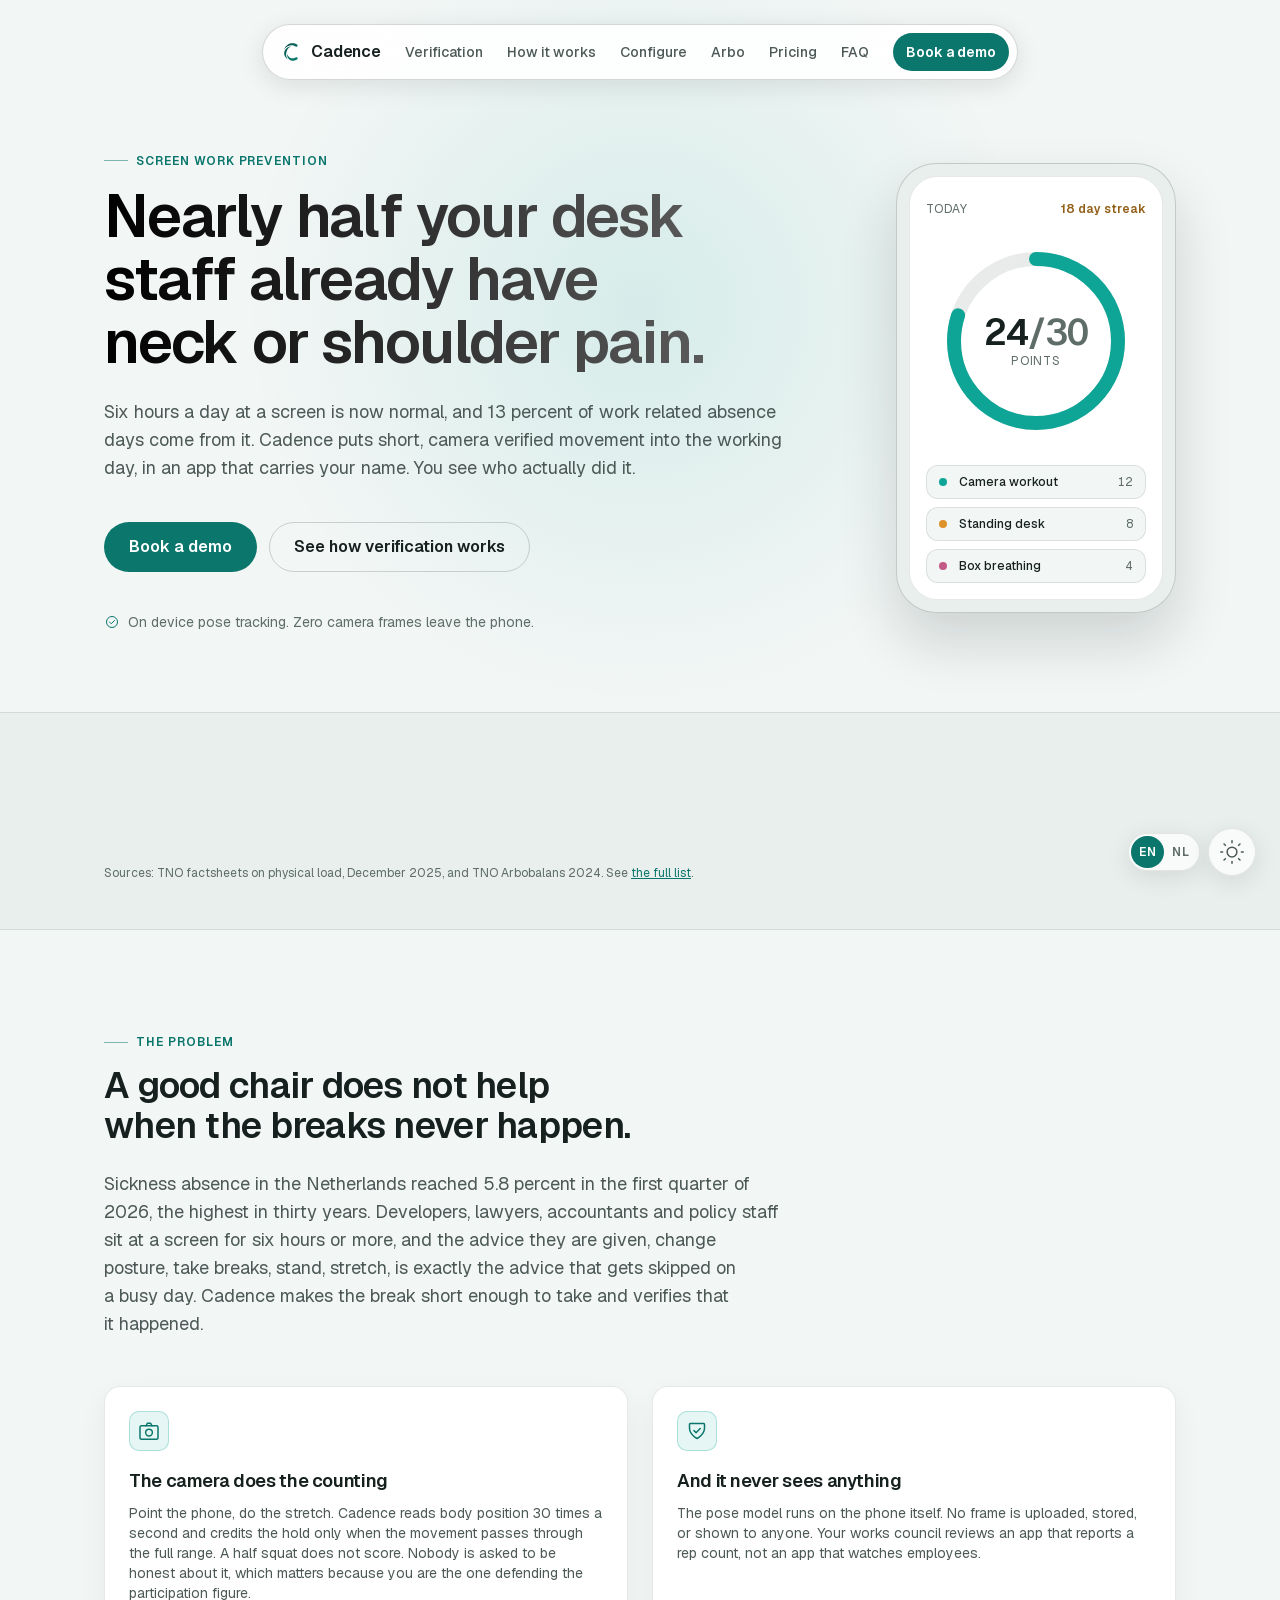
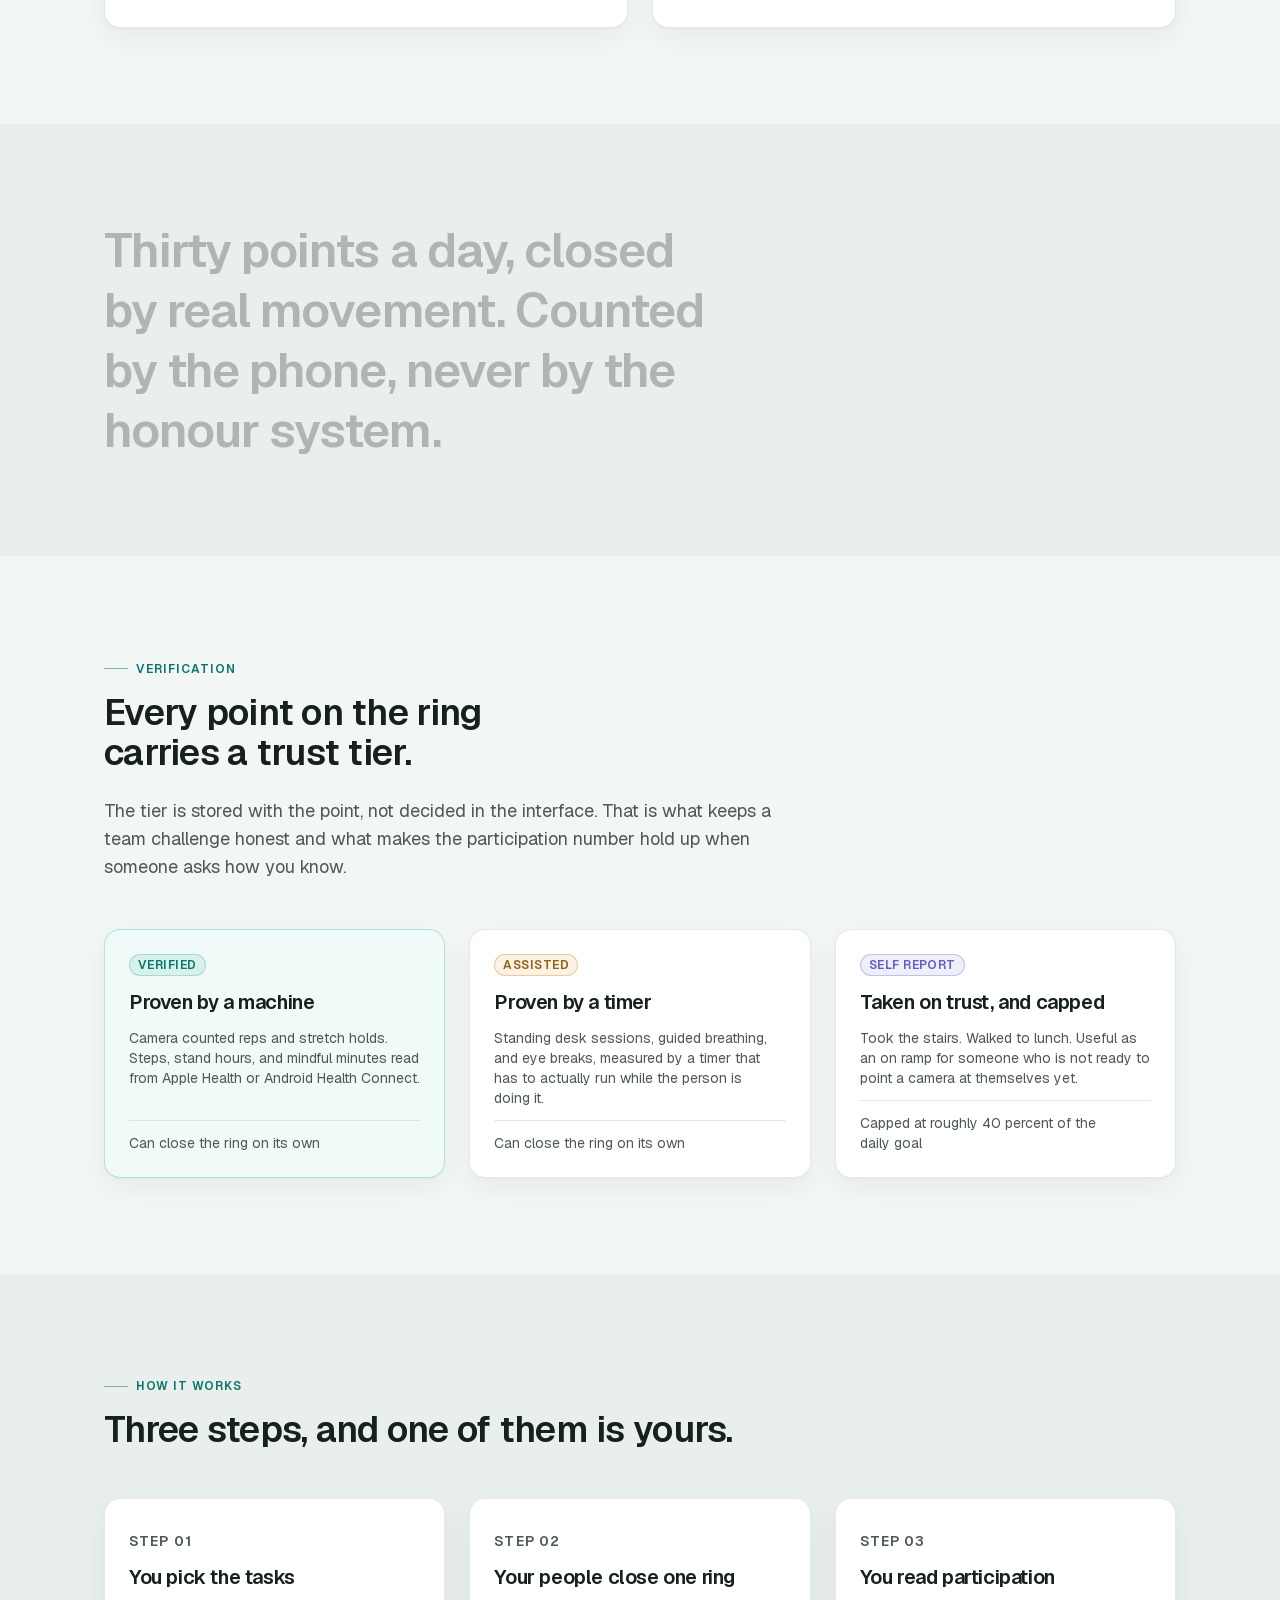
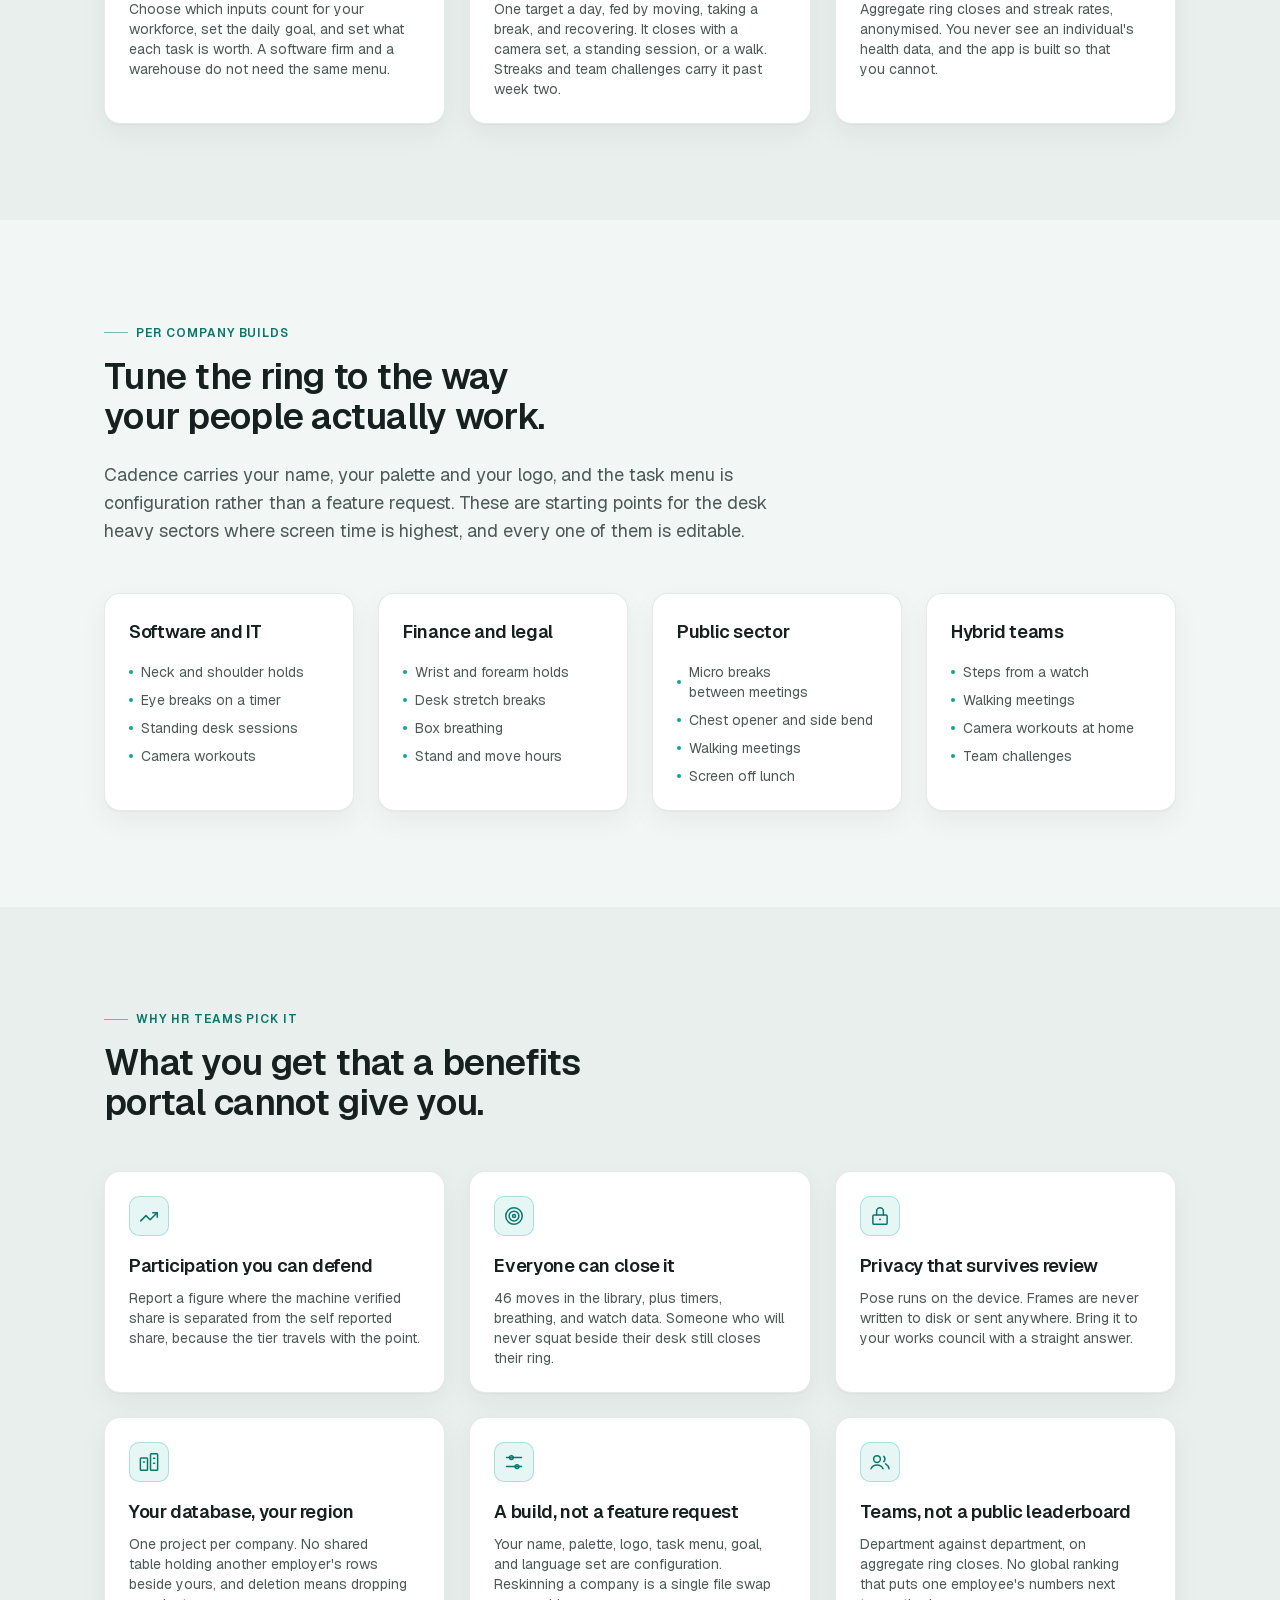
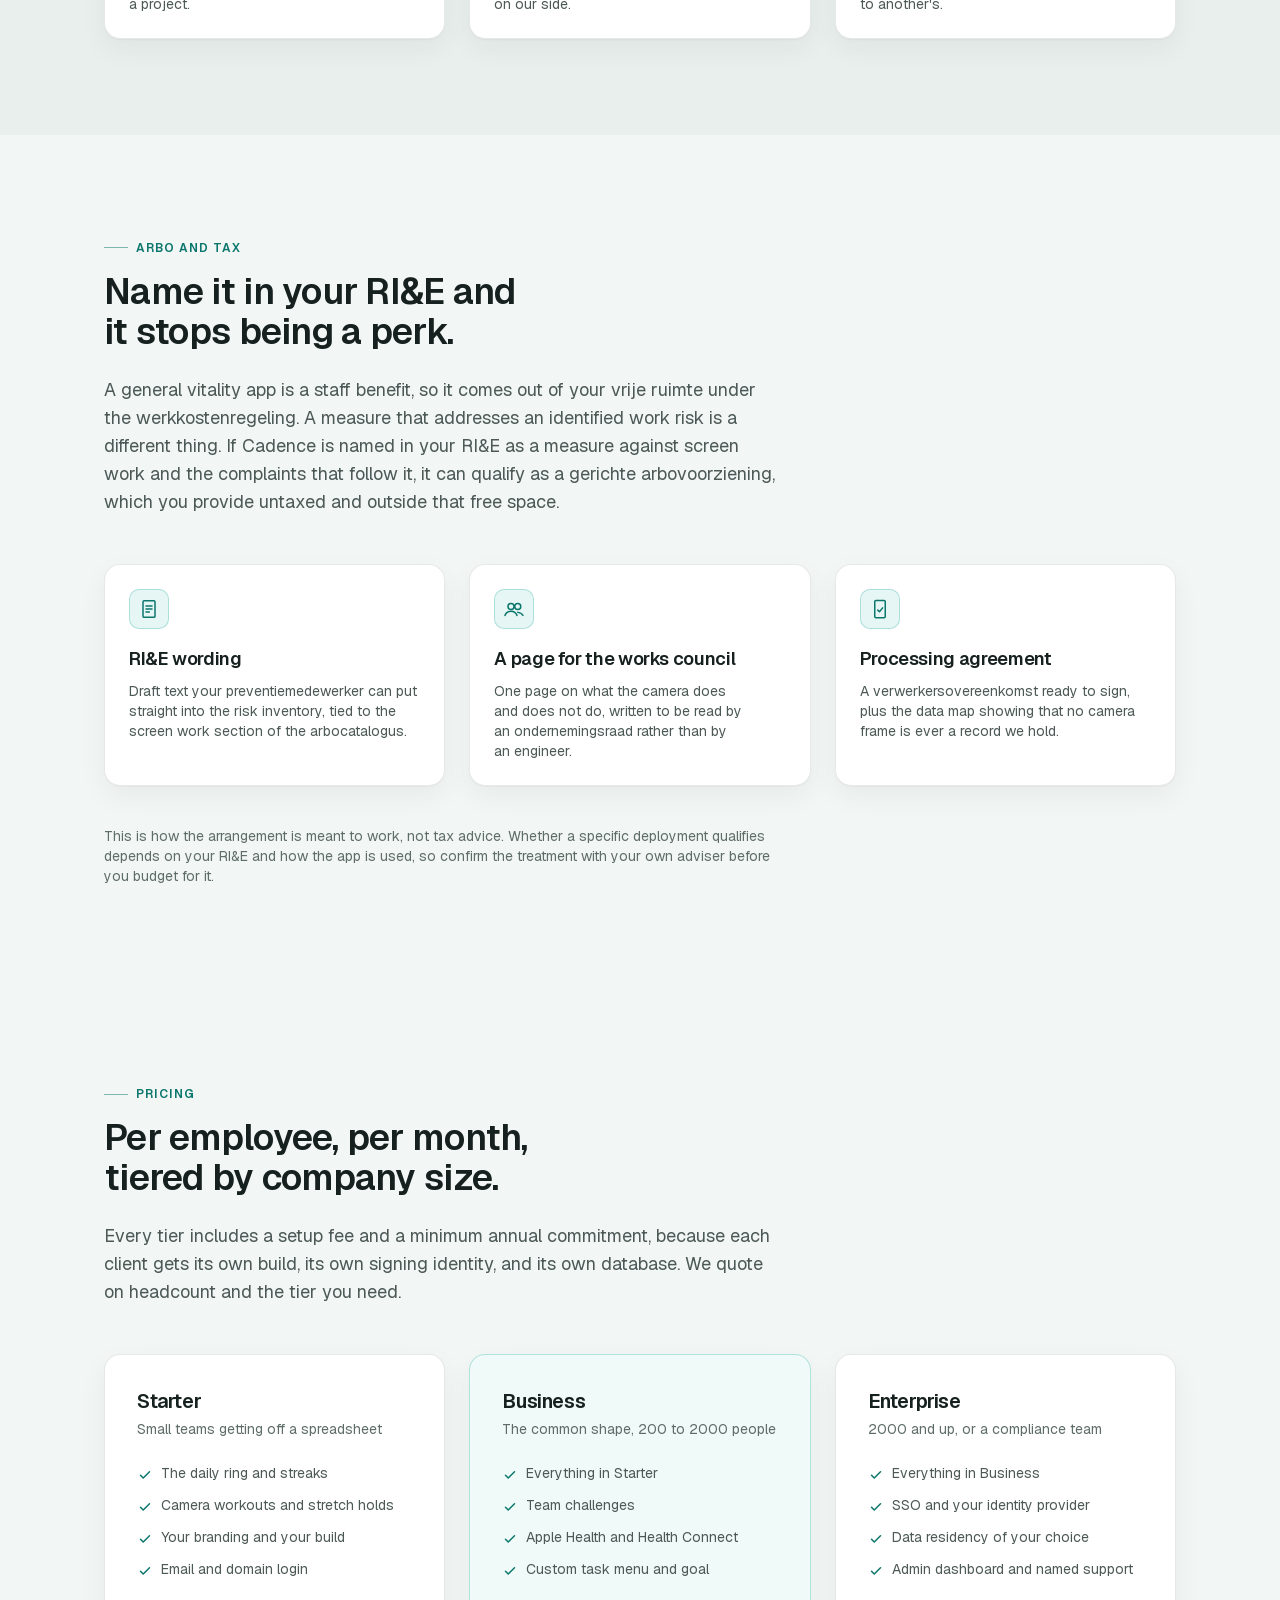
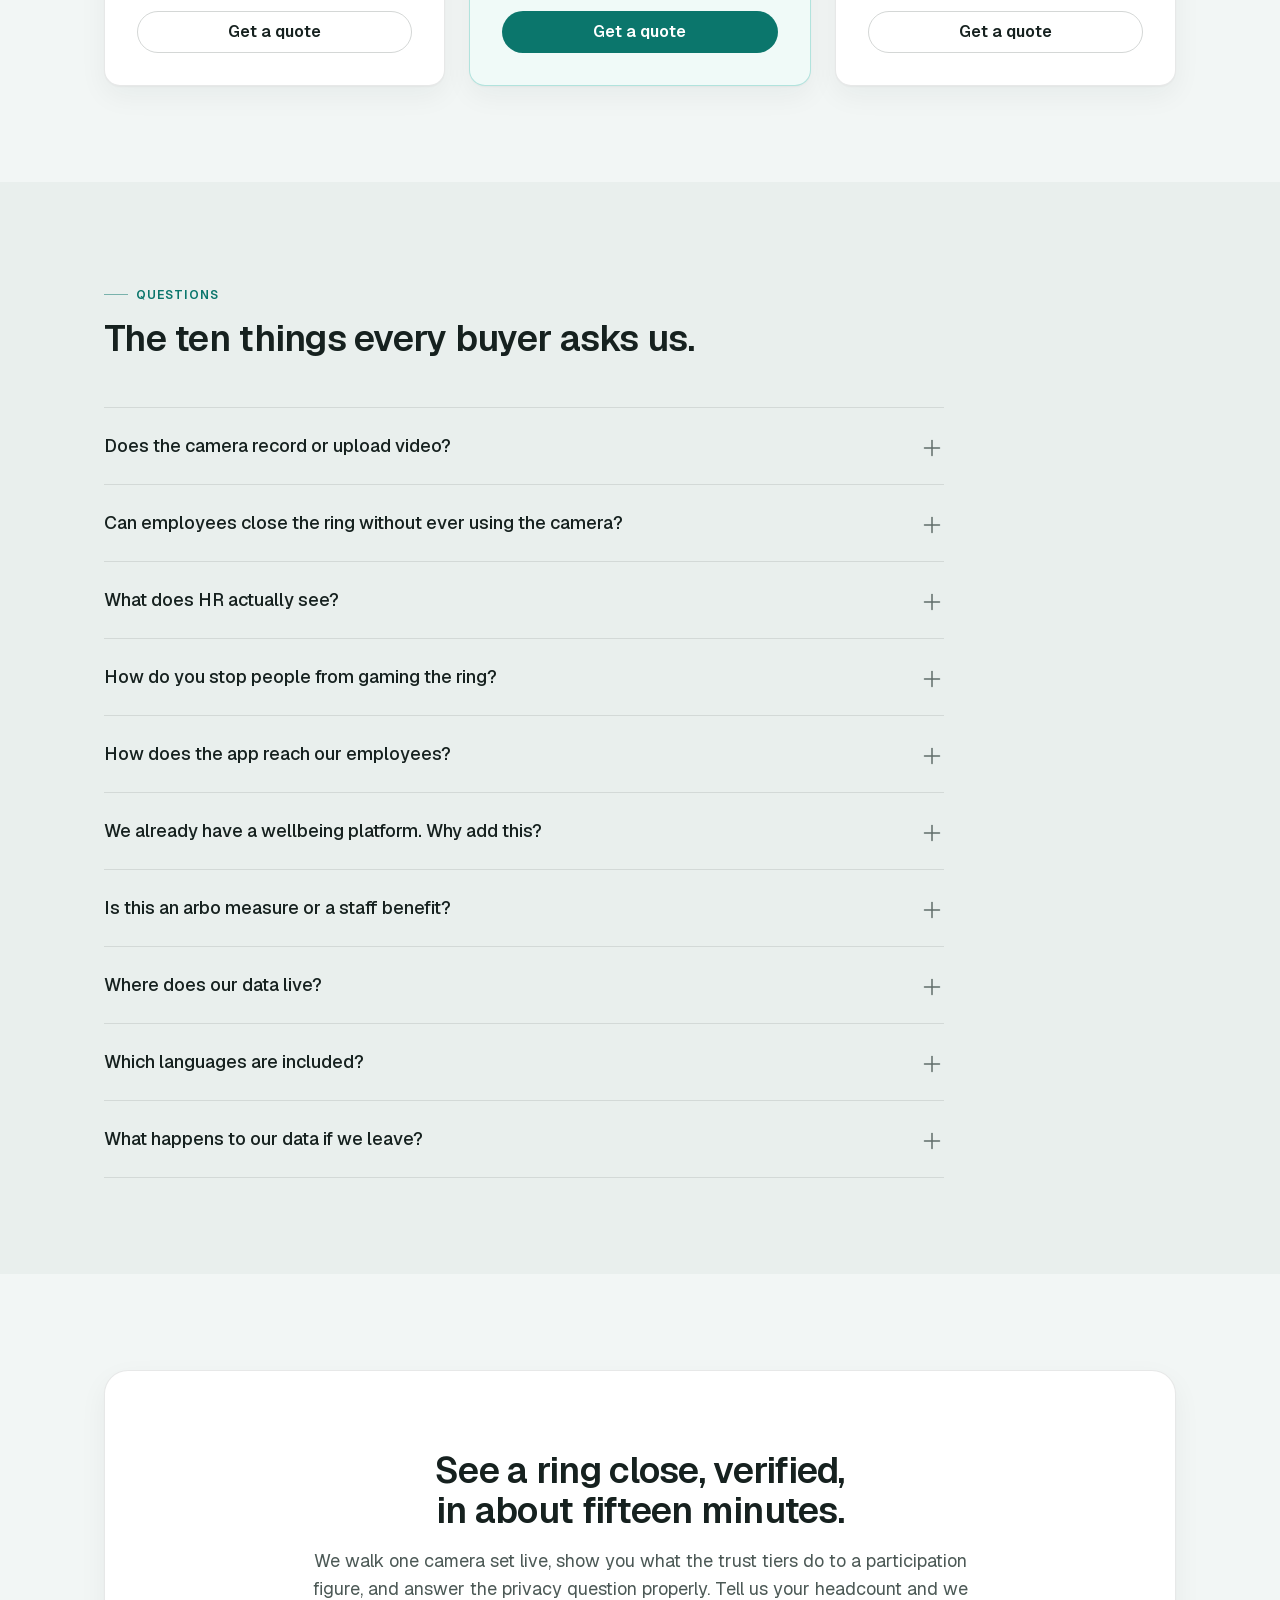
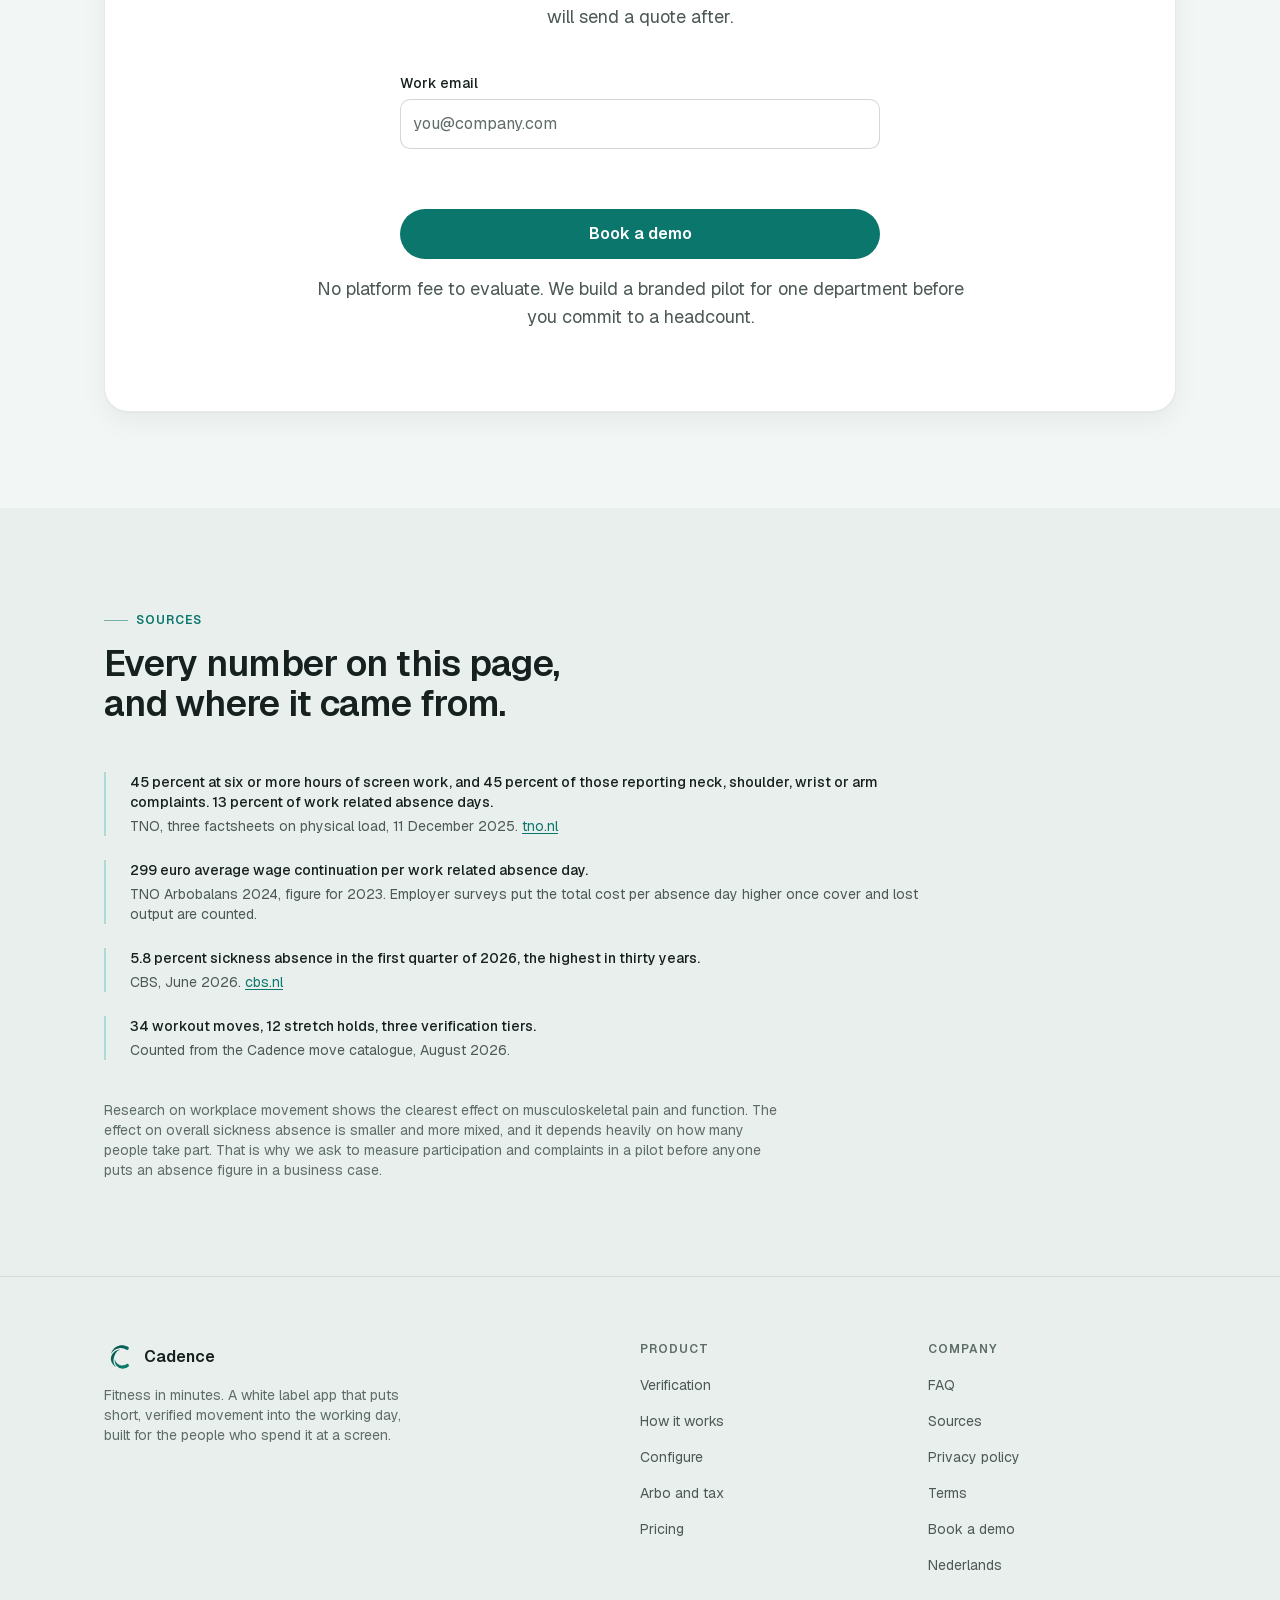
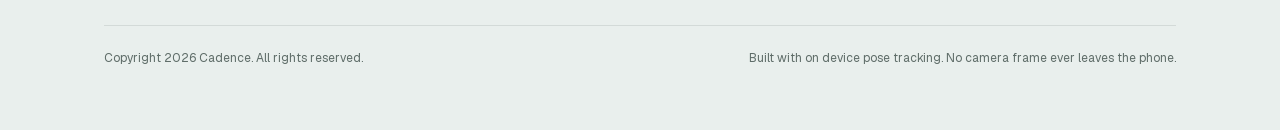
==== en/index.html @ 62dae509 "Make Dutch the root, move English to /en/ The first market is the Netherlands, so the bare URL shoul" ====
<!doctype html>
<html lang="en">
  <head>
    <meta charset="utf-8" />
    <script>
      /* Applies a stored theme choice before first paint, so the toggle never flashes. */
      try {
        var t = localStorage.getItem('cadence-theme')
        if (t === 'light' || t === 'dark') document.documentElement.dataset.theme = t
      } catch (e) {}
    </script>
    <meta name="viewport" content="width=device-width, initial-scale=1" />
    <title>Cadence — prevent the absence that starts at a desk</title>
    <meta
      name="description"
      content="More than four in ten desk workers spend six or more hours a day at a screen, and 13 percent of work related absence days come from it. Cadence puts short, camera verified movement into the working day, in your own branded app."
    />
    <meta name="robots" content="noindex" />
    <link rel="canonical" href="https://jeramai.github.io/cadence-site/en/" />
    <link rel="alternate" hreflang="en" href="https://jeramai.github.io/cadence-site/en/" />
    <link rel="alternate" hreflang="nl" href="https://jeramai.github.io/cadence-site/" />
    <link rel="alternate" hreflang="x-default" href="https://jeramai.github.io/cadence-site/en/" />
    <meta name="theme-color" content="#f2f6f5" media="(prefers-color-scheme: light)" />
    <meta name="theme-color" content="#0e1b19" media="(prefers-color-scheme: dark)" />

    <meta property="og:type" content="website" />
    <meta property="og:site_name" content="Cadence" />
    <meta property="og:title" content="Prevent the absence that starts at a desk" />
    <meta
      property="og:description"
      content="Short, camera verified movement in the working day, in your own branded app. Built for screen work and the neck, shoulder and arm complaints that come with it."
    />
    <meta property="og:url" content="https://jeramai.github.io/cadence-site/en/" />
    <meta property="og:image" content="https://jeramai.github.io/cadence-site/assets/img/og-en.png" />
    <meta property="og:image:width" content="1200" />
    <meta property="og:image:height" content="630" />
    <meta name="twitter:card" content="summary_large_image" />

    <link rel="icon" href="../assets/img/favicon.svg" type="image/svg+xml" />
    <link rel="apple-touch-icon" href="../assets/img/apple-touch-icon.png" />
    <link rel="preload" href="../assets/fonts/geist-latin.woff2" as="font" type="font/woff2" crossorigin />
    <link rel="stylesheet" href="../assets/css/styles.css" />

    <script type="application/ld+json">
      {
        "@context": "https://schema.org",
        "@type": "FAQPage",
        "mainEntity": [
          {
            "@type": "Question",
            "name": "Does the camera record or upload video?",
            "acceptedAnswer": {
              "@type": "Answer",
              "text": "No. Pose estimation runs on the phone. No frame is uploaded, stored, or transmitted, and nobody at Cadence or at your company can see a camera feed. Only the derived result, meaning reps counted and points earned, ever leaves the device."
            }
          },
          {
            "@type": "Question",
            "name": "Can employees close the ring without ever using the camera?",
            "acceptedAnswer": {
              "@type": "Answer",
              "text": "Yes, and that is the design. Standing timers, guided breathing, steps, stand hours, and mindful minutes from Apple Health or Health Connect all feed the same ring. The camera is the highest value path, never the only one. Participation is the number you buy on, so the ring has to be closeable by everyone."
            }
          },
          {
            "@type": "Question",
            "name": "What does HR actually see?",
            "acceptedAnswer": {
              "@type": "Answer",
              "text": "Aggregate participation only. Ring closes, streak rates, and team challenge totals, anonymised. Cadence does not expose individual health data, individual workout logs, or camera derived form data to an employer."
            }
          },
          {
            "@type": "Question",
            "name": "How do you stop people from gaming the ring?",
            "acceptedAnswer": {
              "@type": "Answer",
              "text": "Every input carries a trust tier. Machine verified and timer assisted inputs can close the ring on their own. Honour system check offs are capped at roughly 40 percent of the daily goal, so a participation number can never be made of check boxes alone. The cap is enforced where the points are awarded, not in the interface."
            }
          },
          {
            "@type": "Question",
            "name": "How does the app reach our employees?",
            "acceptedAnswer": {
              "@type": "Answer",
              "text": "They install Cadence and sign in with your company domain, and from the first screen it carries your name, your logo and your colours. That branding is standard and it is what your people see every day. A separate store listing under your own company name is a paid upgrade rather than the default, because shipping near identical apps to the public App Store runs into Apple's rules on duplicate apps. Where a private listing is genuinely needed we use Apple Business Manager and the managed equivalent on Play, which needs an account on your side."
            }
          },
          {
            "@type": "Question",
            "name": "We already have a wellbeing platform. Why add this?",
            "acceptedAnswer": {
              "@type": "Answer",
              "text": "Most of them solve a different problem. Mental health services, gym networks and benefits portals all sit next to Cadence rather than on top of it, and none of them address the neck and shoulder complaints that come from screen work. If you already run one, the honest test is whether anything in your current stack gets someone out of their chair during the working day and can show you that it happened. Adding a fourth app nobody opens helps nobody, which is why the whole design is short sessions, your branding, and verification."
            }
          },
          {
            "@type": "Question",
            "name": "Is this an arbo measure or a staff benefit?",
            "acceptedAnswer": {
              "@type": "Answer",
              "text": "It is built to be an arbo measure. Named in your RI&E as a measure against screen work and the complaints that follow it, it can qualify as a gerichte arbovoorziening under the werkkostenregeling, which means you provide it untaxed rather than out of your vrije ruimte. We supply the RI&E wording, the works council page and the processing agreement. Confirm the tax treatment with your own adviser, because it depends on your risk inventory and on how the app is used."
            }
          },
          {
            "@type": "Question",
            "name": "Where does our data live?",
            "acceptedAnswer": {
              "@type": "Answer",
              "text": "In your own database, in a region you pick. Cadence runs one project per company rather than a shared multi tenant database, so there is no shared table holding another employer's rows next to yours."
            }
          },
          {
            "@type": "Question",
            "name": "Which languages are included?",
            "acceptedAnswer": {
              "@type": "Answer",
              "text": "The base package ships English. Every additional language is a paid add on, enabled per company. A company that buys one language never sees a language switcher in the app."
            }
          },
          {
            "@type": "Question",
            "name": "What happens to our data if we leave?",
            "acceptedAnswer": {
              "@type": "Answer",
              "text": "You get a full export and we delete the project. Because the database is yours alone, deletion is dropping one project rather than filtering rows out of a shared table."
            }
          }
        ]
      }
    </script>
  </head>

  <body>
    <a class="skip" href="#main">Skip to content</a>

    <nav class="nav" id="nav" aria-label="Primary">
      <div class="nav__pill">
        <a class="nav__brand" href="#top" aria-label="Cadence home">
          <img class="brandmark--light" src="../assets/img/logo-ink.svg" alt="" width="24" height="24" />
          <img class="brandmark--dark" src="../assets/img/logo.svg" alt="" width="24" height="24" />
          <span>Cadence</span>
        </a>

        <ul class="nav__links">
          <li><a href="#verification">Verification</a></li>
          <li><a href="#how">How it works</a></li>
          <li><a href="#configure">Configure</a></li>
          <li><a href="#arbo">Arbo</a></li>
          <li><a href="#pricing">Pricing</a></li>
          <li><a href="#faq">FAQ</a></li>
        </ul>

        <a class="btn btn--primary btn--sm" href="#demo">Book a demo</a>

        <button
          class="nav__burger"
          id="burger"
          type="button"
          aria-expanded="false"
          aria-controls="menu"
          aria-label="Open menu"
        >
          <span></span>
          <span></span>
        </button>
      </div>
    </nav>

    <div class="utils">
      <div class="lang" role="group" aria-label="Language">
        <a href="./" hreflang="en" lang="en" aria-current="true">EN</a>
        <a href="../" hreflang="nl" lang="nl">NL</a>
      </div>

      <button class="theme-fab" id="theme-toggle" type="button" aria-label="Switch to dark theme">
      <svg class="icon-sun" viewBox="0 0 256 256" fill="none" stroke="currentColor" stroke-width="16" stroke-linecap="round" aria-hidden="true">
        <circle cx="128" cy="128" r="52" />
        <line x1="128" y1="28" x2="128" y2="8" />
        <line x1="128" y1="248" x2="128" y2="228" />
        <line x1="28" y1="128" x2="8" y2="128" />
        <line x1="248" y1="128" x2="228" y2="128" />
        <line x1="57" y1="57" x2="43" y2="43" />
        <line x1="213" y1="213" x2="199" y2="199" />
        <line x1="57" y1="199" x2="43" y2="213" />
        <line x1="213" y1="43" x2="199" y2="57" />
      </svg>
      <svg class="icon-moon" viewBox="0 0 256 256" fill="none" stroke="currentColor" stroke-width="16" stroke-linejoin="round" aria-hidden="true">
        <path d="M216 152A96 96 0 0 1 104 40a96 96 0 1 0 112 112Z" />
      </svg>
      </button>
    </div>

    <div class="menu" id="menu" data-open="false" hidden>
      <a href="#verification">Verification</a>
      <a href="#how">How it works</a>
      <a href="#configure">Configure</a>
      <a href="#arbo">Arbo and tax</a>
      <a href="#pricing">Pricing</a>
      <a href="#faq">FAQ</a>
    </div>

    <main id="main">
      <span id="top"></span>

      <!-- ── Hero ─────────────────────────────────────────────────────────── -->
      <section class="hero">
        <div class="wrap hero__grid">
          <div>
            <p class="eyebrow">Screen work prevention</p>
            <h1>Nearly half your desk staff already have neck or shoulder pain.</h1>
            <p class="hero__sub">
              Six hours a day at a screen is now normal, and 13 percent of work related
              absence days come from it. Cadence puts short, camera verified movement into the
              working day, in an app that carries your name. You see who actually did it.
            </p>

            <div class="hero__cta">
              <a class="btn btn--primary btn--wide" href="#demo">Book a demo</a>
              <a class="btn btn--ghost btn--wide" href="#verification">See how verification works</a>
            </div>

            <p class="hero__proof">
              <svg viewBox="0 0 256 256" fill="none" stroke="currentColor" stroke-width="16" aria-hidden="true">
                <circle cx="128" cy="128" r="88" />
                <polyline points="88,128 116,156 168,104" stroke-linecap="round" stroke-linejoin="round" />
              </svg>
              On device pose tracking. Zero camera frames leave the phone.
            </p>
          </div>

          <div class="phone" data-anim>
            <div class="phone__screen">
              <div class="phone__head">
                <span class="phone__date">Today</span>
                <span class="phone__streak">18 day streak</span>
              </div>

              <div class="ring-wrap">
                <svg class="ring" viewBox="0 0 200 200" role="img" aria-label="Daily ring at 24 of 30 points">
                  <circle class="ring__track" cx="100" cy="100" r="82" />
                  <circle
                    class="ring__arc"
                    cx="100"
                    cy="100"
                    r="82"
                    style="--len: 515; --off: 103"
                  />
                </svg>
                <div class="ring__center">
                  <div class="ring__value">24<span class="ring__goal">/30</span></div>
                  <div class="ring__unit">Points</div>
                </div>
              </div>

              <div class="phone__tasks">
                <div class="task">
                  <span class="task__dot task__dot--move"></span>
                  <span class="task__name">Camera workout</span>
                  <span class="task__pts">12</span>
                </div>
                <div class="task">
                  <span class="task__dot task__dot--break"></span>
                  <span class="task__name">Standing desk</span>
                  <span class="task__pts">8</span>
                </div>
                <div class="task">
                  <span class="task__dot task__dot--recover"></span>
                  <span class="task__name">Box breathing</span>
                  <span class="task__pts">4</span>
                </div>
              </div>
            </div>
          </div>
        </div>
      </section>

      <!-- ── Stat strip ───────────────────────────────────────────────────── -->
      <section class="stats" aria-label="The scale of the problem">
        <div class="wrap">
          <div class="stats__grid">
            <div data-anim>
              <div class="stat__num">45%</div>
              <p class="stat__label">of workers spend six or more hours a day at a screen</p>
            </div>
            <div data-anim>
              <div class="stat__num">45%</div>
              <p class="stat__label">of those report neck, shoulder, wrist or arm complaints</p>
            </div>
            <div data-anim>
              <div class="stat__num">13%</div>
              <p class="stat__label">of work related absence days come from long screen work</p>
            </div>
            <div data-anim>
              <div class="stat__num">299</div>
              <p class="stat__label">euro, the average wage cost of one work related absence day</p>
            </div>
          </div>
          <p class="stats__source" data-anim>
            Sources: TNO factsheets on physical load, December 2025, and TNO Arbobalans 2024.
            See <a href="#sources">the full list</a>.
          </p>
        </div>
      </section>

      <!-- ── Problem to solution ──────────────────────────────────────────── -->
      <section class="section">
        <div class="wrap">
          <p class="eyebrow" data-anim>The problem</p>
          <h2 class="section-title" data-anim>
            A good chair does not help when the breaks never happen.
          </h2>
          <p class="section-lede" data-anim>
            Sickness absence in the Netherlands reached 5.8 percent in the first quarter of
            2026, the highest in thirty years. Developers, lawyers, accountants and policy
            staff sit at a screen for six hours or more, and the advice they are given, change
            posture, take breaks, stand, stretch, is exactly the advice that gets skipped on a
            busy day. Cadence makes the break short enough to take and verifies that it
            happened.
          </p>

          <div class="grid grid--2">
            <div class="card" data-anim>
              <div class="card__icon">
                <svg viewBox="0 0 256 256" fill="none" stroke="currentColor" stroke-width="16" aria-hidden="true">
                  <rect x="32" y="72" width="192" height="144" rx="16" />
                  <circle cx="128" cy="144" r="36" />
                  <path d="M96 72l16 -28h32l16 28" stroke-linecap="round" stroke-linejoin="round" />
                </svg>
              </div>
              <h3>The camera does the counting</h3>
              <p>
                Point the phone, do the stretch. Cadence reads body position 30 times a second
                and credits the hold only when the movement passes through the full range. A
                half squat does not score. Nobody is asked to be honest about it, which matters
                because you are the one defending the participation figure.
              </p>
            </div>

            <div class="card" data-anim>
              <div class="card__icon">
                <svg viewBox="0 0 256 256" fill="none" stroke="currentColor" stroke-width="16" aria-hidden="true">
                  <path d="M208 96c0 72 -80 112 -80 112S48 168 48 96V56a8 8 0 0 1 8 -8h144a8 8 0 0 1 8 8Z" stroke-linejoin="round" />
                  <polyline points="96,124 118,146 162,102" stroke-linecap="round" stroke-linejoin="round" />
                </svg>
              </div>
              <h3>And it never sees anything</h3>
              <p>
                The pose model runs on the phone itself. No frame is uploaded, stored, or shown
                to anyone. Your works council reviews an app that reports a rep count, not an
                app that watches employees.
              </p>
            </div>
          </div>
        </div>
      </section>

      <!-- ── Tagline reveal ───────────────────────────────────────────────── -->
      <section class="reveal-section section--deep">
        <div class="wrap">
          <p class="reveal" data-reveal>
            Thirty points a day, closed by real movement.
            Counted by the phone, never by the honour system.
          </p>
        </div>
      </section>

      <!-- ── Verification tiers ───────────────────────────────────────────── -->
      <section class="section" id="verification">
        <div class="wrap">
          <p class="eyebrow" data-anim>Verification</p>
          <h2 class="section-title" data-anim>Every point on the ring carries a trust tier.</h2>
          <p class="section-lede" data-anim>
            The tier is stored with the point, not decided in the interface. That is what keeps
            a team challenge honest and what makes the participation number hold up when someone
            asks how you know.
          </p>

          <div class="tiers">
            <div class="tier tier--verified" data-anim>
              <span class="badge badge--verified">Verified</span>
              <h3>Proven by a machine</h3>
              <p>
                Camera counted reps and stretch holds. Steps, stand hours, and mindful minutes
                read from Apple Health or Android Health Connect.
              </p>
              <p class="tier__cap">Can close the ring on its own</p>
            </div>

            <div class="tier" data-anim>
              <span class="badge badge--assisted">Assisted</span>
              <h3>Proven by a timer</h3>
              <p>
                Standing desk sessions, guided breathing, and eye breaks, measured by a timer
                that has to actually run while the person is doing it.
              </p>
              <p class="tier__cap">Can close the ring on its own</p>
            </div>

            <div class="tier" data-anim>
              <span class="badge badge--self">Self report</span>
              <h3>Taken on trust, and capped</h3>
              <p>
                Took the stairs. Walked to lunch. Useful as an on ramp for someone who is not
                ready to point a camera at themselves yet.
              </p>
              <p class="tier__cap">Capped at roughly 40 percent of the daily goal</p>
            </div>
          </div>
        </div>
      </section>

      <!-- ── How it works ─────────────────────────────────────────────────── -->
      <section class="section section--deep" id="how">
        <div class="wrap">
          <p class="eyebrow" data-anim>How it works</p>
          <h2 class="section-title" data-anim>Three steps, and one of them is yours.</h2>

          <div class="grid grid--3">
            <div class="step" data-anim>
              <p class="step__n">Step 01</p>
              <h3>You pick the tasks</h3>
              <p>
                Choose which inputs count for your workforce, set the daily goal, and set what
                each task is worth. A software firm and a warehouse do not need the same menu.
              </p>
            </div>

            <div class="step" data-anim>
              <p class="step__n">Step 02</p>
              <h3>Your people close one ring</h3>
              <p>
                One target a day, fed by moving, taking a break, and recovering. It closes with
                a camera set, a standing session, or a walk. Streaks and team challenges carry
                it past week two.
              </p>
            </div>

            <div class="step" data-anim>
              <p class="step__n">Step 03</p>
              <h3>You read participation</h3>
              <p>
                Aggregate ring closes and streak rates, anonymised. You never see an individual's
                health data, and the app is built so that you cannot.
              </p>
            </div>
          </div>
        </div>
      </section>

      <!-- ── Configure ────────────────────────────────────────────────────── -->
      <section class="section" id="configure">
        <div class="wrap">
          <p class="eyebrow" data-anim>Per company builds</p>
          <h2 class="section-title" data-anim>Tune the ring to the way your people actually work.</h2>
          <p class="section-lede" data-anim>
            Cadence carries your name, your palette and your logo, and the task menu is
            configuration rather than a feature request. These are starting points for the
            desk heavy sectors where screen time is highest, and every one of them is editable.
          </p>

          <div class="grid grid--4">
            <div class="preset" data-anim>
              <h3>Software and IT</h3>
              <ul class="preset__list">
                <li>Neck and shoulder holds</li>
                <li>Eye breaks on a timer</li>
                <li>Standing desk sessions</li>
                <li>Camera workouts</li>
              </ul>
            </div>

            <div class="preset" data-anim>
              <h3>Finance and legal</h3>
              <ul class="preset__list">
                <li>Wrist and forearm holds</li>
                <li>Desk stretch breaks</li>
                <li>Box breathing</li>
                <li>Stand and move hours</li>
              </ul>
            </div>

            <div class="preset" data-anim>
              <h3>Public sector</h3>
              <ul class="preset__list">
                <li>Micro breaks between meetings</li>
                <li>Chest opener and side bend</li>
                <li>Walking meetings</li>
                <li>Screen off lunch</li>
              </ul>
            </div>

            <div class="preset" data-anim>
              <h3>Hybrid teams</h3>
              <ul class="preset__list">
                <li>Steps from a watch</li>
                <li>Walking meetings</li>
                <li>Camera workouts at home</li>
                <li>Team challenges</li>
              </ul>
            </div>
          </div>
        </div>
      </section>

      <!-- ── Benefits ─────────────────────────────────────────────────────── -->
      <section class="section section--deep">
        <div class="wrap">
          <p class="eyebrow" data-anim>Why HR teams pick it</p>
          <h2 class="section-title" data-anim>What you get that a benefits portal cannot give you.</h2>

          <div class="grid grid--3">
            <div class="card" data-anim>
              <div class="card__icon">
                <svg viewBox="0 0 256 256" fill="none" stroke="currentColor" stroke-width="16" aria-hidden="true">
                  <polyline points="40,180 96,124 140,168 216,92" stroke-linecap="round" stroke-linejoin="round" />
                  <polyline points="216,140 216,92 168,92" stroke-linecap="round" stroke-linejoin="round" />
                </svg>
              </div>
              <h3>Participation you can defend</h3>
              <p>
                Report a figure where the machine verified share is separated from the self
                reported share, because the tier travels with the point.
              </p>
            </div>

            <div class="card" data-anim>
              <div class="card__icon">
                <svg viewBox="0 0 256 256" fill="none" stroke="currentColor" stroke-width="16" aria-hidden="true">
                  <circle cx="128" cy="128" r="88" />
                  <circle cx="128" cy="128" r="52" />
                  <circle cx="128" cy="128" r="16" />
                </svg>
              </div>
              <h3>Everyone can close it</h3>
              <p>
                46 moves in the library, plus timers, breathing, and watch data. Someone who will
                never squat beside their desk still closes their ring.
              </p>
            </div>

            <div class="card" data-anim>
              <div class="card__icon">
                <svg viewBox="0 0 256 256" fill="none" stroke="currentColor" stroke-width="16" aria-hidden="true">
                  <rect x="52" y="116" width="152" height="100" rx="12" />
                  <path d="M92 116V76a36 36 0 0 1 72 0v40" stroke-linecap="round" />
                  <circle cx="128" cy="164" r="10" fill="currentColor" stroke="none" />
                </svg>
              </div>
              <h3>Privacy that survives review</h3>
              <p>
                Pose runs on the device. Frames are never written to disk or sent anywhere.
                Bring it to your works council with a straight answer.
              </p>
            </div>

            <div class="card" data-anim>
              <div class="card__icon">
                <svg viewBox="0 0 256 256" fill="none" stroke="currentColor" stroke-width="16" aria-hidden="true">
                  <rect x="36" y="84" width="76" height="132" rx="8" />
                  <rect x="144" y="40" width="76" height="176" rx="8" />
                  <line x1="68" y1="128" x2="80" y2="128" stroke-linecap="round" />
                  <line x1="176" y1="88" x2="188" y2="88" stroke-linecap="round" />
                  <line x1="176" y1="140" x2="188" y2="140" stroke-linecap="round" />
                </svg>
              </div>
              <h3>Your database, your region</h3>
              <p>
                One project per company. No shared table holding another employer's rows beside
                yours, and deletion means dropping a project.
              </p>
            </div>

            <div class="card" data-anim>
              <div class="card__icon">
                <svg viewBox="0 0 256 256" fill="none" stroke="currentColor" stroke-width="16" aria-hidden="true">
                  <line x1="48" y1="80" x2="208" y2="80" stroke-linecap="round" />
                  <line x1="48" y1="176" x2="208" y2="176" stroke-linecap="round" />
                  <circle cx="100" cy="80" r="20" />
                  <circle cx="160" cy="176" r="20" />
                </svg>
              </div>
              <h3>A build, not a feature request</h3>
              <p>
                Your name, palette, logo, task menu, goal, and language set are configuration.
                Reskinning a company is a single file swap on our side.
              </p>
            </div>

            <div class="card" data-anim>
              <div class="card__icon">
                <svg viewBox="0 0 256 256" fill="none" stroke="currentColor" stroke-width="16" aria-hidden="true">
                  <circle cx="96" cy="96" r="36" />
                  <path d="M32 200a72 72 0 0 1 128 0" stroke-linecap="round" />
                  <path d="M168 68a36 36 0 0 1 0 56" stroke-linecap="round" />
                  <path d="M188 148a72 72 0 0 1 36 52" stroke-linecap="round" />
                </svg>
              </div>
              <h3>Teams, not a public leaderboard</h3>
              <p>
                Department against department, on aggregate ring closes. No global ranking that
                puts one employee's numbers next to another's.
              </p>
            </div>
          </div>
        </div>
      </section>

      <!-- ── Arbo and tax ─────────────────────────────────────────────────── -->
      <section class="section" id="arbo">
        <div class="wrap">
          <p class="eyebrow" data-anim>Arbo and tax</p>
          <h2 class="section-title" data-anim>
            Name it in your RI&amp;E and it stops being a perk.
          </h2>
          <p class="section-lede" data-anim>
            A general vitality app is a staff benefit, so it comes out of your vrije ruimte
            under the werkkostenregeling. A measure that addresses an identified work risk is a
            different thing. If Cadence is named in your RI&amp;E as a measure against screen
            work and the complaints that follow it, it can qualify as a gerichte
            arbovoorziening, which you provide untaxed and outside that free space.
          </p>

          <div class="grid grid--3">
            <div class="card" data-anim>
              <div class="card__icon">
                <svg viewBox="0 0 256 256" fill="none" stroke="currentColor" stroke-width="16" aria-hidden="true">
                  <path d="M180 40H76a12 12 0 0 0 -12 12v152a12 12 0 0 0 12 12h104a12 12 0 0 0 12 -12V52a12 12 0 0 0 -12 -12Z" stroke-linejoin="round" />
                  <line x1="96" y1="96" x2="160" y2="96" stroke-linecap="round" />
                  <line x1="96" y1="128" x2="160" y2="128" stroke-linecap="round" />
                  <line x1="96" y1="160" x2="132" y2="160" stroke-linecap="round" />
                </svg>
              </div>
              <h3>RI&amp;E wording</h3>
              <p>
                Draft text your preventiemedewerker can put straight into the risk inventory,
                tied to the screen work section of the arbocatalogus.
              </p>
            </div>

            <div class="card" data-anim>
              <div class="card__icon">
                <svg viewBox="0 0 256 256" fill="none" stroke="currentColor" stroke-width="16" aria-hidden="true">
                  <circle cx="96" cy="100" r="32" />
                  <circle cx="168" cy="100" r="32" />
                  <path d="M32 196a68 68 0 0 1 128 0" stroke-linecap="round" />
                  <path d="M168 164a68 68 0 0 1 56 32" stroke-linecap="round" />
                </svg>
              </div>
              <h3>A page for the works council</h3>
              <p>
                One page on what the camera does and does not do, written to be read by an
                ondernemingsraad rather than by an engineer.
              </p>
            </div>

            <div class="card" data-anim>
              <div class="card__icon">
                <svg viewBox="0 0 256 256" fill="none" stroke="currentColor" stroke-width="16" aria-hidden="true">
                  <path d="M172 36H84a12 12 0 0 0 -12 12v160a12 12 0 0 0 12 12h88a12 12 0 0 0 12 -12V48a12 12 0 0 0 -12 -12Z" stroke-linejoin="round" />
                  <polyline points="104,140 122,158 156,116" stroke-linecap="round" stroke-linejoin="round" />
                </svg>
              </div>
              <h3>Processing agreement</h3>
              <p>
                A verwerkersovereenkomst ready to sign, plus the data map showing that no camera
                frame is ever a record we hold.
              </p>
            </div>
          </div>

          <p class="section-note" data-anim>
            This is how the arrangement is meant to work, not tax advice. Whether a specific
            deployment qualifies depends on your RI&amp;E and how the app is used, so confirm the
            treatment with your own adviser before you budget for it.
          </p>
        </div>
      </section>

      <!-- ── Screenshot strip ──────────────────────────────────────────────
           TO ENABLE: drop three PNGs into site/assets/img/shots/ named
           home.png, camera.png and library.png (1170x2532, or any 9:19.5 crop),
           then delete the two comment markers around this block.
           Kept commented rather than hidden: a `hidden` section still fetches
           its images, which is three 404s on every page load.

      <section class="section" id="screens">
        <div class="wrap">
          <p class="eyebrow" data-anim>Inside the app</p>
          <h2 class="section-title" data-anim>What your team opens every morning.</h2>
          <div class="grid grid--3">
            <img data-anim src="../assets/img/shots/home.png" alt="The Cadence home screen showing the daily ring at 24 of 30 points" width="390" height="844" />
            <img data-anim src="../assets/img/shots/camera.png" alt="A camera workout in progress with the rep counter and pose overlay" width="390" height="844" />
            <img data-anim src="../assets/img/shots/library.png" alt="The move library showing detection trust badges on each exercise" width="390" height="844" />
          </div>
        </div>
      </section>

           ──────────────────────────────────────────────────────────────── -->

      <!-- ── Pricing ──────────────────────────────────────────────────────── -->
      <section class="section" id="pricing">
        <div class="wrap">
          <p class="eyebrow" data-anim>Pricing</p>
          <h2 class="section-title" data-anim>Per employee, per month, tiered by company size.</h2>
          <p class="section-lede" data-anim>
            Every tier includes a setup fee and a minimum annual commitment, because each client
            gets its own build, its own signing identity, and its own database. We quote on
            headcount and the tier you need.
          </p>

          <div class="grid grid--3">
            <div class="plan" data-anim>
              <h3>Starter</h3>
              <p class="plan__for">Small teams getting off a spreadsheet</p>
              <ul class="plan__list">
                <li><svg viewBox="0 0 256 256" fill="none" stroke="currentColor" stroke-width="24" aria-hidden="true"><polyline points="56,132 100,176 200,76" stroke-linecap="round" stroke-linejoin="round" /></svg>The daily ring and streaks</li>
                <li><svg viewBox="0 0 256 256" fill="none" stroke="currentColor" stroke-width="24" aria-hidden="true"><polyline points="56,132 100,176 200,76" stroke-linecap="round" stroke-linejoin="round" /></svg>Camera workouts and stretch holds</li>
                <li><svg viewBox="0 0 256 256" fill="none" stroke="currentColor" stroke-width="24" aria-hidden="true"><polyline points="56,132 100,176 200,76" stroke-linecap="round" stroke-linejoin="round" /></svg>Your branding and your build</li>
                <li><svg viewBox="0 0 256 256" fill="none" stroke="currentColor" stroke-width="24" aria-hidden="true"><polyline points="56,132 100,176 200,76" stroke-linecap="round" stroke-linejoin="round" /></svg>Email and domain login</li>
              </ul>
              <a class="btn btn--ghost" href="#demo">Get a quote</a>
            </div>

            <div class="plan plan--mid" data-anim>
              <h3>Business</h3>
              <p class="plan__for">The common shape, 200 to 2000 people</p>
              <ul class="plan__list">
                <li><svg viewBox="0 0 256 256" fill="none" stroke="currentColor" stroke-width="24" aria-hidden="true"><polyline points="56,132 100,176 200,76" stroke-linecap="round" stroke-linejoin="round" /></svg>Everything in Starter</li>
                <li><svg viewBox="0 0 256 256" fill="none" stroke="currentColor" stroke-width="24" aria-hidden="true"><polyline points="56,132 100,176 200,76" stroke-linecap="round" stroke-linejoin="round" /></svg>Team challenges</li>
                <li><svg viewBox="0 0 256 256" fill="none" stroke="currentColor" stroke-width="24" aria-hidden="true"><polyline points="56,132 100,176 200,76" stroke-linecap="round" stroke-linejoin="round" /></svg>Apple Health and Health Connect</li>
                <li><svg viewBox="0 0 256 256" fill="none" stroke="currentColor" stroke-width="24" aria-hidden="true"><polyline points="56,132 100,176 200,76" stroke-linecap="round" stroke-linejoin="round" /></svg>Custom task menu and goal</li>
              </ul>
              <a class="btn btn--primary" href="#demo">Get a quote</a>
            </div>

            <div class="plan" data-anim>
              <h3>Enterprise</h3>
              <p class="plan__for">2000 and up, or a compliance team</p>
              <ul class="plan__list">
                <li><svg viewBox="0 0 256 256" fill="none" stroke="currentColor" stroke-width="24" aria-hidden="true"><polyline points="56,132 100,176 200,76" stroke-linecap="round" stroke-linejoin="round" /></svg>Everything in Business</li>
                <li><svg viewBox="0 0 256 256" fill="none" stroke="currentColor" stroke-width="24" aria-hidden="true"><polyline points="56,132 100,176 200,76" stroke-linecap="round" stroke-linejoin="round" /></svg>SSO and your identity provider</li>
                <li><svg viewBox="0 0 256 256" fill="none" stroke="currentColor" stroke-width="24" aria-hidden="true"><polyline points="56,132 100,176 200,76" stroke-linecap="round" stroke-linejoin="round" /></svg>Data residency of your choice</li>
                <li><svg viewBox="0 0 256 256" fill="none" stroke="currentColor" stroke-width="24" aria-hidden="true"><polyline points="56,132 100,176 200,76" stroke-linecap="round" stroke-linejoin="round" /></svg>Admin dashboard and named support</li>
              </ul>
              <a class="btn btn--ghost" href="#demo">Get a quote</a>
            </div>
          </div>
        </div>
      </section>

      <!-- ── FAQ ──────────────────────────────────────────────────────────── -->
      <section class="section section--deep" id="faq">
        <div class="wrap">
          <p class="eyebrow" data-anim>Questions</p>
          <h2 class="section-title" data-anim>The ten things every buyer asks us.</h2>

          <div class="faq" data-anim>
            <details>
              <summary>
                Does the camera record or upload video?
                <svg viewBox="0 0 256 256" fill="none" stroke="currentColor" stroke-width="16" aria-hidden="true"><line x1="48" y1="128" x2="208" y2="128" stroke-linecap="round" /><line x1="128" y1="48" x2="128" y2="208" stroke-linecap="round" /></svg>
              </summary>
              <p class="faq__a">
                No. Pose estimation runs on the phone. No frame is uploaded, stored, or
                transmitted, and nobody at Cadence or at your company can see a camera feed.
                Only the derived result, meaning reps counted and points earned, ever leaves
                the device.
              </p>
            </details>

            <details>
              <summary>
                Can employees close the ring without ever using the camera?
                <svg viewBox="0 0 256 256" fill="none" stroke="currentColor" stroke-width="16" aria-hidden="true"><line x1="48" y1="128" x2="208" y2="128" stroke-linecap="round" /><line x1="128" y1="48" x2="128" y2="208" stroke-linecap="round" /></svg>
              </summary>
              <p class="faq__a">
                Yes, and that is the design. Standing timers, guided breathing, steps, stand
                hours, and mindful minutes from Apple Health or Health Connect all feed the same
                ring. The camera is the highest value path, never the only one. Participation is
                the number you buy on, so the ring has to be closeable by everyone.
              </p>
            </details>

            <details>
              <summary>
                What does HR actually see?
                <svg viewBox="0 0 256 256" fill="none" stroke="currentColor" stroke-width="16" aria-hidden="true"><line x1="48" y1="128" x2="208" y2="128" stroke-linecap="round" /><line x1="128" y1="48" x2="128" y2="208" stroke-linecap="round" /></svg>
              </summary>
              <p class="faq__a">
                Aggregate participation only. Ring closes, streak rates, and team challenge
                totals, anonymised. Cadence does not expose individual health data, individual
                workout logs, or camera derived form data to an employer.
              </p>
            </details>

            <details>
              <summary>
                How do you stop people from gaming the ring?
                <svg viewBox="0 0 256 256" fill="none" stroke="currentColor" stroke-width="16" aria-hidden="true"><line x1="48" y1="128" x2="208" y2="128" stroke-linecap="round" /><line x1="128" y1="48" x2="128" y2="208" stroke-linecap="round" /></svg>
              </summary>
              <p class="faq__a">
                Every input carries a trust tier. Machine verified and timer assisted inputs can
                close the ring on their own. Honour system check offs are capped at roughly 40
                percent of the daily goal, so a participation number can never be made of check
                boxes alone. The cap is enforced where the points are awarded, not in the
                interface.
              </p>
            </details>

            <details>
              <summary>
                How does the app reach our employees?
                <svg viewBox="0 0 256 256" fill="none" stroke="currentColor" stroke-width="16" aria-hidden="true"><line x1="48" y1="128" x2="208" y2="128" stroke-linecap="round" /><line x1="128" y1="48" x2="128" y2="208" stroke-linecap="round" /></svg>
              </summary>
              <p class="faq__a">
                They install Cadence and sign in with your company domain, and from the first
                screen it carries your name, your logo and your colours. That branding is
                standard and it is what your people see every day. A separate store listing
                under your own company name is a paid upgrade rather than the default, because
                shipping near identical apps to the public App Store runs into Apple's rules on
                duplicate apps. Where a private listing is genuinely needed we use Apple Business
                Manager and the managed equivalent on Play, which needs an account on your side.
              </p>
            </details>

            <details>
              <summary>
                We already have a wellbeing platform. Why add this?
                <svg viewBox="0 0 256 256" fill="none" stroke="currentColor" stroke-width="16" aria-hidden="true"><line x1="48" y1="128" x2="208" y2="128" stroke-linecap="round" /><line x1="128" y1="48" x2="128" y2="208" stroke-linecap="round" /></svg>
              </summary>
              <p class="faq__a">
                Most of them solve a different problem. Mental health services, gym networks and
                benefits portals all sit next to Cadence rather than on top of it, and none of
                them address the neck and shoulder complaints that come from screen work. If you
                already run one, the honest test is whether anything in your current stack gets
                someone out of their chair during the working day and can show you that it
                happened. Adding a fourth app nobody opens helps nobody, which is why the whole
                design is short sessions, your branding, and verification.
              </p>
            </details>

            <details>
              <summary>
                Is this an arbo measure or a staff benefit?
                <svg viewBox="0 0 256 256" fill="none" stroke="currentColor" stroke-width="16" aria-hidden="true"><line x1="48" y1="128" x2="208" y2="128" stroke-linecap="round" /><line x1="128" y1="48" x2="128" y2="208" stroke-linecap="round" /></svg>
              </summary>
              <p class="faq__a">
                It is built to be an arbo measure. Named in your RI&amp;E as a measure against
                screen work and the complaints that follow it, it can qualify as a gerichte
                arbovoorziening under the werkkostenregeling, which means you provide it untaxed
                rather than out of your vrije ruimte. We supply the RI&amp;E wording, the works
                council page and the processing agreement. Confirm the tax treatment with your
                own adviser, because it depends on your risk inventory and on how the app is
                used.
              </p>
            </details>

            <details>
              <summary>
                Where does our data live?
                <svg viewBox="0 0 256 256" fill="none" stroke="currentColor" stroke-width="16" aria-hidden="true"><line x1="48" y1="128" x2="208" y2="128" stroke-linecap="round" /><line x1="128" y1="48" x2="128" y2="208" stroke-linecap="round" /></svg>
              </summary>
              <p class="faq__a">
                In your own database, in a region you pick. Cadence runs one project per company
                rather than a shared multi tenant database, so there is no shared table holding
                another employer's rows next to yours.
              </p>
            </details>

            <details>
              <summary>
                Which languages are included?
                <svg viewBox="0 0 256 256" fill="none" stroke="currentColor" stroke-width="16" aria-hidden="true"><line x1="48" y1="128" x2="208" y2="128" stroke-linecap="round" /><line x1="128" y1="48" x2="128" y2="208" stroke-linecap="round" /></svg>
              </summary>
              <p class="faq__a">
                The base package ships English. Every additional language is a paid add on,
                enabled per company. A company that buys one language never sees a language
                switcher in the app.
              </p>
            </details>

            <details>
              <summary>
                What happens to our data if we leave?
                <svg viewBox="0 0 256 256" fill="none" stroke="currentColor" stroke-width="16" aria-hidden="true"><line x1="48" y1="128" x2="208" y2="128" stroke-linecap="round" /><line x1="128" y1="48" x2="128" y2="208" stroke-linecap="round" /></svg>
              </summary>
              <p class="faq__a">
                You get a full export and we delete the project. Because the database is yours
                alone, deletion is dropping one project rather than filtering rows out of a
                shared table.
              </p>
            </details>
          </div>
        </div>
      </section>

      <!-- ── Final CTA ────────────────────────────────────────────────────── -->
      <section class="section" id="demo">
        <div class="wrap">
          <div class="cta" data-anim>
            <h2>See a ring close, verified, in about fifteen minutes.</h2>
            <p>
              We walk one camera set live, show you what the trust tiers do to a participation
              figure, and answer the privacy question properly. Tell us your headcount and we
              will send a quote after.
            </p>

            <form class="form" id="demo-form" novalidate>
              <div>
                <label for="email">Work email</label>
                <input
                  type="email"
                  id="email"
                  name="email"
                  autocomplete="email"
                  placeholder="you@company.com"
                  required
                  aria-describedby="email-err"
                />
              </div>
              <p class="form__err" id="email-err" role="alert"></p>
              <button class="btn btn--primary btn--wide" type="submit" id="demo-submit">
                Book a demo
              </button>
              <p class="form__ok" id="demo-ok" hidden></p>
            </form>

            <p class="cta__risk">
              No platform fee to evaluate. We build a branded pilot for one department before you
              commit to a headcount.
            </p>
          </div>
        </div>
      </section>

      <!-- ── Sources ──────────────────────────────────────────────────────── -->
      <section class="section section--deep" id="sources">
        <div class="wrap">
          <p class="eyebrow" data-anim>Sources</p>
          <h2 class="section-title" data-anim>Every number on this page, and where it came from.</h2>

          <ul class="sources" data-anim>
            <li>
              <strong>45 percent at six or more hours of screen work, and 45 percent of those
              reporting neck, shoulder, wrist or arm complaints. 13 percent of work related
              absence days.</strong>
              TNO, three factsheets on physical load, 11 December 2025.
              <a href="https://www.tno.nl/nl/newsroom/2025/12/drie-nieuwe-factsheets-fysieke/" rel="noopener">tno.nl</a>
            </li>
            <li>
              <strong>299 euro average wage continuation per work related absence day.</strong>
              TNO Arbobalans 2024, figure for 2023. Employer surveys put the total cost per
              absence day higher once cover and lost output are counted.
            </li>
            <li>
              <strong>5.8 percent sickness absence in the first quarter of 2026, the highest in
              thirty years.</strong>
              CBS, June 2026.
              <a href="https://www.cbs.nl/nl-nl/nieuws/2026/23/ziekteverzuim-in-eerste-kwartaal-hoger-dan-gemiddeld-in-afgelopen-30-jaar" rel="noopener">cbs.nl</a>
            </li>
            <li>
              <strong>34 workout moves, 12 stretch holds, three verification tiers.</strong>
              Counted from the Cadence move catalogue, August 2026.
            </li>
          </ul>

          <p class="section-note" data-anim>
            Research on workplace movement shows the clearest effect on musculoskeletal pain and
            function. The effect on overall sickness absence is smaller and more mixed, and it
            depends heavily on how many people take part. That is why we ask to measure
            participation and complaints in a pilot before anyone puts an absence figure in a
            business case.
          </p>
        </div>
      </section>
    </main>

    <footer class="footer">
      <div class="wrap">
        <div class="footer__grid">
          <div>
            <div class="footer__brand">
              <img class="brandmark--light" src="../assets/img/logo-ink.svg" alt="" width="32" height="32" />
          <img class="brandmark--dark" src="../assets/img/logo.svg" alt="" width="32" height="32" />
              <span>Cadence</span>
            </div>
            <p class="footer__tag">
              Fitness in minutes. A white label app that puts short, verified movement into the
              working day, built for the people who spend it at a screen.
            </p>
          </div>

          <div>
            <h4>Product</h4>
            <ul>
              <li><a href="#verification">Verification</a></li>
              <li><a href="#how">How it works</a></li>
              <li><a href="#configure">Configure</a></li>
              <li><a href="#arbo">Arbo and tax</a></li>
              <li><a href="#pricing">Pricing</a></li>
            </ul>
          </div>

          <div>
            <h4>Company</h4>
            <ul>
              <li><a href="#faq">FAQ</a></li>
              <li><a href="#sources">Sources</a></li>
              <li><a href="privacy.html">Privacy policy</a></li>
              <li><a href="terms.html">Terms</a></li>
              <li><a href="#demo">Book a demo</a></li>
              <li><a href="../" hreflang="nl" lang="nl">Nederlands</a></li>
            </ul>
          </div>
        </div>

        <div class="footer__base">
          <span>Copyright 2026 Cadence. All rights reserved.</span>
          <span>Built with on device pose tracking. No camera frame ever leaves the phone.</span>
        </div>
      </div>
    </footer>

    <script src="../assets/js/main.js" defer></script>
  </body>
</html>
---- assets/css/styles.css ----
/* Cadence marketing site. Tokens mirror src/theme/themeVars.ts + src/config/brand.ts.
   Light is the default. Dark follows the reader's OS setting. */

@font-face {
  font-family: 'Geist';
  font-style: normal;
  font-weight: 100 900;
  font-display: swap;
  src: url('../fonts/geist-latin.woff2') format('woff2');
  unicode-range: U+0000-00FF, U+0131, U+0152-0153, U+02BB-02BC, U+02C6, U+02DA, U+02DC,
    U+0304, U+0308, U+0329, U+2000-206F, U+20AC, U+2122, U+2191, U+2193, U+2212, U+2215,
    U+FEFF, U+FFFD;
}

@font-face {
  font-family: 'Geist';
  font-style: normal;
  font-weight: 100 900;
  font-display: swap;
  src: url('../fonts/geist-latin-ext.woff2') format('woff2');
  unicode-range: U+0100-02BA, U+02BD-02C5, U+02C7-02CC, U+02CE-02D7, U+02DD-02FF,
    U+0304, U+0308, U+0329, U+1D00-1DBF, U+1E00-1E9F, U+1EF2-1EFF, U+2020, U+20A0-20AB,
    U+20AD-20C0, U+2113, U+2C60-2C7F, U+A720-A7FF;
}

/* ── Tokens: light (default) ───────────────────────────────────────────────── */

:root {
  color-scheme: light;

  /* Grounds. From the app's light theme: #F2F6F5 base, white cards. */
  --ground: #f2f6f5;
  --ground-alt: #e9efed;
  --surface: #ffffff;
  --surface-2: #f0faf8;

  --border: rgba(20, 33, 31, 0.1);
  --border-strong: rgba(20, 33, 31, 0.18);

  --text: #16211f;
  --text-dim: #4c5956;
  --text-faint: #5f6d69;

  /* Brand teal splits in two on a light ground: the fill stays the brand value,
     text uses a darkened mix because #0fa596 is only 3.07:1 on white. */
  --brand: #0fa596;
  --brand-text: #0b766c;
  --btn-bg: #0b766c;
  --btn-bg-hover: #096056;
  --on-brand: #ffffff;

  --amber: #dd922a;
  --amber-text: #925f17;
  --indigo: #7a7bd0;
  --indigo-text: #5d5ec6;
  --rose: #c25b86;
  --danger: #c02b26;

  --grad-from: #000000;
  --grad-to: #666666;
  --glow: rgba(15, 165, 150, 0.12);

  --nav-bg: rgba(255, 255, 255, 0.74);
  --nav-bg-scrolled: rgba(255, 255, 255, 0.9);
  --menu-bg: rgba(242, 246, 245, 0.82);

  --phone-shell: #e9efed;
  --phone-screen: #ffffff;
  --chip: #f2f6f5;
  --ring-track: rgba(20, 33, 31, 0.09);
  --input-bg: #ffffff;

  --tint-brand: rgba(15, 165, 150, 0.1);
  --tint-brand-line: rgba(15, 165, 150, 0.28);
  --tint-amber: rgba(221, 146, 42, 0.12);
  --tint-amber-line: rgba(221, 146, 42, 0.4);
  --tint-indigo: rgba(122, 123, 208, 0.12);
  --tint-indigo-line: rgba(122, 123, 208, 0.4);

  --reveal-muted: rgba(22, 33, 31, 0.28);

  --shadow-card: 0 1px 2px rgba(20, 33, 31, 0.04), 0 10px 28px rgba(20, 33, 31, 0.05);
  --shadow-card-hover: 0 2px 4px rgba(20, 33, 31, 0.05), 0 16px 36px rgba(20, 33, 31, 0.08);
  --shadow-phone: 0 28px 56px rgba(20, 33, 31, 0.16);
  --shadow-nav: 0 6px 24px rgba(20, 33, 31, 0.1);

  /* Spacing scale. Nothing between these, nothing outside them. */
  --s-25: 2px;
  --s-50: 4px;
  --s-75: 8px;
  --s-100: 12px;
  --s-200: 16px;
  --s-300: 24px;
  --s-400: 32px;
  --s-500: 40px;
  --s-600: 48px;
  --s-700: 64px;
  --s-800: 80px;
  --s-900: 96px;

  --ease: cubic-bezier(0.32, 0.72, 0, 1);
  --measure: 680px;
}

/* ── Tokens: dark (the app's Teal Ink theme) ───────────────────────────────── */

/* Dark, twice on purpose. The media block serves readers with no JavaScript and no
   stored choice; the attribute block lets the toggle override the OS setting in both
   directions. The two lists are identical and must stay in sync. */

@media (prefers-color-scheme: dark) {
  :root:not([data-theme='light']) {
    color-scheme: dark;
    --ground: #0e1b19;
    --ground-alt: #0a1413;
    --surface: #162523;
    --surface-2: #1b2b29;

    --border: rgba(255, 255, 255, 0.08);
    --border-strong: rgba(255, 255, 255, 0.14);

    --text: #f2f6f5;
    --text-dim: #9cb2ae;
    --text-faint: #7d938f;

    --brand: #2cc7b6;
    --brand-text: #2cc7b6;
    --btn-bg: #2cc7b6;
    --btn-bg-hover: #45efdd;
    --on-brand: #06100f;

    --amber: #efac47;
    --amber-text: #efac47;
    --indigo: #9a9bea;
    --indigo-text: #9a9bea;
    --rose: #e58cae;
    --danger: #ff8080;

    --grad-from: #ffffff;
    --grad-to: #9b9b9b;
    --glow: rgba(44, 199, 182, 0.1);

    --nav-bg: rgba(14, 27, 25, 0.72);
    --nav-bg-scrolled: rgba(10, 20, 19, 0.88);
    --menu-bg: rgba(10, 20, 19, 0.8);

    --phone-shell: #0a1413;
    --phone-screen: #0e1b19;
    --chip: #162523;
    --ring-track: rgba(255, 255, 255, 0.06);
    --input-bg: #0a1413;

    --tint-brand: rgba(44, 199, 182, 0.1);
    --tint-brand-line: rgba(44, 199, 182, 0.24);
    --tint-amber: rgba(239, 172, 71, 0.1);
    --tint-amber-line: rgba(239, 172, 71, 0.4);
    --tint-indigo: rgba(154, 155, 234, 0.1);
    --tint-indigo-line: rgba(154, 155, 234, 0.4);

    --reveal-muted: rgba(242, 246, 245, 0.3);

    --shadow-card: none;
    --shadow-card-hover: none;
    --shadow-phone: 0 32px 64px rgba(0, 0, 0, 0.5);
    --shadow-nav: 0 8px 32px rgba(0, 0, 0, 0.4);
  }
}

:root[data-theme='dark'] {
  color-scheme: dark;
  --ground: #0e1b19;
  --ground-alt: #0a1413;
  --surface: #162523;
  --surface-2: #1b2b29;

  --border: rgba(255, 255, 255, 0.08);
  --border-strong: rgba(255, 255, 255, 0.14);

  --text: #f2f6f5;
  --text-dim: #9cb2ae;
  --text-faint: #7d938f;

  --brand: #2cc7b6;
  --brand-text: #2cc7b6;
  --btn-bg: #2cc7b6;
  --btn-bg-hover: #45efdd;
  --on-brand: #06100f;

  --amber: #efac47;
  --amber-text: #efac47;
  --indigo: #9a9bea;
  --indigo-text: #9a9bea;
  --rose: #e58cae;
  --danger: #ff8080;

  --grad-from: #ffffff;
  --grad-to: #9b9b9b;
  --glow: rgba(44, 199, 182, 0.1);

  --nav-bg: rgba(14, 27, 25, 0.72);
  --nav-bg-scrolled: rgba(10, 20, 19, 0.88);
  --menu-bg: rgba(10, 20, 19, 0.8);

  --phone-shell: #0a1413;
  --phone-screen: #0e1b19;
  --chip: #162523;
  --ring-track: rgba(255, 255, 255, 0.06);
  --input-bg: #0a1413;

  --tint-brand: rgba(44, 199, 182, 0.1);
  --tint-brand-line: rgba(44, 199, 182, 0.24);
  --tint-amber: rgba(239, 172, 71, 0.1);
  --tint-amber-line: rgba(239, 172, 71, 0.4);
  --tint-indigo: rgba(154, 155, 234, 0.1);
  --tint-indigo-line: rgba(154, 155, 234, 0.4);

  --reveal-muted: rgba(242, 246, 245, 0.3);

  --shadow-card: none;
  --shadow-card-hover: none;
  --shadow-phone: 0 32px 64px rgba(0, 0, 0, 0.5);
  --shadow-nav: 0 8px 32px rgba(0, 0, 0, 0.4);
}

*,
*::before,
*::after {
  box-sizing: border-box;
}

html {
  scroll-behavior: smooth;
  scroll-padding-top: var(--s-900);
  -webkit-text-size-adjust: 100%;
}

body {
  margin: 0;
  background: var(--ground);
  color: var(--text);
  font-family: 'Geist', ui-sans-serif, system-ui, sans-serif;
  font-size: 1rem;
  line-height: 1.5rem;
  font-feature-settings: 'ss01', 'cv01';
  -webkit-font-smoothing: antialiased;
  overflow-x: hidden;
}

img,
svg {
  max-width: 100%;
  display: block;
}

/* The brand mark ships in two grounds: aqua for dark, ink for light. Swapped in CSS
   rather than with <picture media>, because a media attribute cannot see the toggle. */
.brandmark--dark {
  display: none;
}

@media (prefers-color-scheme: dark) {
  :root:not([data-theme='light']) .brandmark--light {
    display: none;
  }

  :root:not([data-theme='light']) .brandmark--dark {
    display: block;
  }
}

:root[data-theme='dark'] .brandmark--light {
  display: none;
}

:root[data-theme='dark'] .brandmark--dark {
  display: block;
}

/* ── Theme toggle ──────────────────────────────────────────────────────────── */

/* Utility cluster: floats clear of the nav pill, bottom right. Below the mobile
   menu overlay (40) so an open menu covers it rather than it sitting on top. */
.utils {
  position: fixed;
  right: var(--s-300);
  bottom: var(--s-300);
  z-index: 30;
  display: flex;
  align-items: center;
  gap: var(--s-75);
}

.lang {
  display: flex;
  align-items: center;
  padding: var(--s-25);
  border: 1px solid var(--border);
  border-radius: 9999px;
  background: var(--nav-bg);
  backdrop-filter: blur(20px) saturate(160%);
  -webkit-backdrop-filter: blur(20px) saturate(160%);
  box-shadow: var(--shadow-nav);
}

.lang a {
  display: grid;
  place-items: center;
  min-width: var(--s-400);
  height: var(--s-400);
  padding-inline: var(--s-75);
  border-radius: 9999px;
  font-size: 0.75rem;
  line-height: 1rem;
  font-weight: 600;
  letter-spacing: 0.04em;
  text-decoration: none;
  color: var(--text-faint);
  transition: color 300ms var(--ease), background 300ms var(--ease);
}

.lang a:hover {
  color: var(--brand-text);
}

.lang a[aria-current='true'] {
  color: var(--on-brand);
  background: var(--btn-bg);
}

.theme-fab {
  display: grid;
  place-items: center;
  width: var(--s-600);
  height: var(--s-600);
  padding: 0;
  border: 1px solid var(--border);
  border-radius: 9999px;
  background: var(--nav-bg);
  backdrop-filter: blur(20px) saturate(160%);
  -webkit-backdrop-filter: blur(20px) saturate(160%);
  box-shadow: var(--shadow-nav);
  color: var(--text-dim);
  cursor: pointer;
  flex-shrink: 0;
  transition: color 300ms var(--ease), background 300ms var(--ease),
    border-color 300ms var(--ease), transform 300ms var(--ease);
}

.theme-fab:hover {
  color: var(--brand-text);
  border-color: var(--brand-text);
  transform: translateY(-2px);
}

.theme-fab:active {
  transform: scale(0.94);
}

.theme-fab svg {
  width: var(--s-300);
  height: var(--s-300);
}

/* Sun in light, moon in dark: the icon shows the theme you are in. */
.theme-fab .icon-moon {
  display: none;
}

@media (prefers-color-scheme: dark) {
  :root:not([data-theme='light']) .theme-fab .icon-sun {
    display: none;
  }

  :root:not([data-theme='light']) .theme-fab .icon-moon {
    display: block;
  }
}

:root[data-theme='dark'] .theme-fab .icon-sun {
  display: none;
}

:root[data-theme='dark'] .theme-fab .icon-moon {
  display: block;
}

h1,
h2,
h3,
h4 {
  text-wrap: balance;
  margin: 0;
  font-weight: 600;
  letter-spacing: -0.02em;
}

p,
li {
  text-wrap: pretty;
}

p {
  margin: 0;
}

a {
  color: inherit;
}

:focus-visible {
  outline: 2px solid var(--brand-text);
  outline-offset: 3px;
  border-radius: 4px;
}

::selection {
  background: var(--brand);
  color: var(--on-brand);
}

/* ── Layout ────────────────────────────────────────────────────────────────── */

.wrap {
  width: 100%;
  max-width: 1120px;
  margin-inline: auto;
  padding-inline: var(--s-300);
}

.section {
  padding-block: var(--s-800);
}

@media (min-width: 768px) {
  .section {
    padding-block: var(--s-900);
  }
}

.section--deep {
  background: var(--ground-alt);
}

.skip {
  position: absolute;
  left: var(--s-200);
  top: calc(var(--s-200) * -6);
  z-index: 100;
  background: var(--btn-bg);
  color: var(--on-brand);
  padding: var(--s-75) var(--s-100);
  border-radius: 8px;
  font-size: 0.875rem;
  line-height: 1.25rem;
  font-weight: 600;
  text-decoration: none;
  transition: top 300ms var(--ease);
}

.skip:focus {
  top: var(--s-200);
}

/* ── Eyebrow + section heads ───────────────────────────────────────────────── */

.eyebrow {
  display: inline-flex;
  align-items: center;
  gap: var(--s-75);
  font-size: 0.75rem;
  line-height: 1rem;
  font-weight: 600;
  letter-spacing: 0.08em;
  text-transform: uppercase;
  color: var(--brand-text);
  margin-bottom: var(--s-200);
}

.eyebrow::before {
  content: '';
  width: var(--s-300);
  height: 1px;
  background: var(--brand-text);
  opacity: 0.5;
}

.section-title {
  font-size: 1.875rem;
  line-height: 2.25rem;
  max-width: var(--measure);
}

.section-lede {
  margin-top: var(--s-300);
  max-width: var(--measure);
  font-size: 1.125rem;
  line-height: 1.75rem;
  color: var(--text-dim);
}

@media (min-width: 768px) {
  .section-title {
    font-size: 2.25rem;
    line-height: 2.5rem;
  }
}

/* ── Nav: floating glass pill ──────────────────────────────────────────────── */

.nav {
  position: fixed;
  inset-inline: 0;
  top: 0;
  z-index: 50;
  display: flex;
  justify-content: center;
  padding-top: var(--s-300);
  pointer-events: none;
}

.nav__pill {
  pointer-events: auto;
  width: max-content;
  max-width: calc(100vw - var(--s-400));
  display: flex;
  align-items: center;
  gap: var(--s-300);
  padding: var(--s-75) var(--s-75) var(--s-75) var(--s-200);
  border-radius: 9999px;
  border: 1px solid var(--border);
  background: var(--nav-bg);
  backdrop-filter: blur(20px) saturate(160%);
  -webkit-backdrop-filter: blur(20px) saturate(160%);
  transition: all 700ms var(--ease);
}

.nav--scrolled .nav__pill {
  background: var(--nav-bg-scrolled);
  border-color: var(--border-strong);
  box-shadow: var(--shadow-nav);
}

.nav__brand {
  display: flex;
  align-items: center;
  gap: var(--s-75);
  text-decoration: none;
  font-weight: 600;
  font-size: 1rem;
  line-height: 1.5rem;
  letter-spacing: -0.01em;
}

.nav__brand img {
  width: var(--s-300);
  height: var(--s-300);
}

.nav__links {
  display: none;
  align-items: center;
  gap: var(--s-300);
  list-style: none;
  margin: 0;
  padding: 0;
}

.nav__links a {
  text-decoration: none;
  font-size: 0.875rem;
  line-height: 1.25rem;
  font-weight: 500;
  color: var(--text-dim);
  transition: color 300ms var(--ease);
}

.nav__links a:hover,
.nav__links a[aria-current='page'] {
  color: var(--brand-text);
}

@media (min-width: 900px) {
  .nav__links {
    display: flex;
  }
}

/* Hamburger that morphs into an X. */
.nav__burger {
  display: grid;
  place-items: center;
  width: var(--s-400);
  height: var(--s-400);
  border: 0;
  background: transparent;
  cursor: pointer;
  border-radius: 9999px;
  position: relative;
  flex-shrink: 0;
}

.nav__burger span {
  position: absolute;
  width: 16px;
  height: 1.5px;
  background: var(--text);
  border-radius: 2px;
  transition: transform 700ms var(--ease), opacity 300ms var(--ease);
}

.nav__burger span:nth-child(1) {
  transform: translateY(-4px);
}

.nav__burger span:nth-child(2) {
  transform: translateY(4px);
}

.nav__burger[aria-expanded='true'] span:nth-child(1) {
  transform: translateY(0) rotate(45deg);
}

.nav__burger[aria-expanded='true'] span:nth-child(2) {
  transform: translateY(0) rotate(-45deg);
}

@media (min-width: 900px) {
  .nav__burger {
    display: none;
  }
}

/* ── Mobile overlay ────────────────────────────────────────────────────────── */

.menu {
  position: fixed;
  inset: 0;
  z-index: 40;
  display: grid;
  place-content: center;
  gap: var(--s-300);
  background: var(--menu-bg);
  backdrop-filter: blur(48px);
  -webkit-backdrop-filter: blur(48px);
  opacity: 0;
  visibility: hidden;
  transition: opacity 700ms var(--ease), visibility 700ms var(--ease);
}

.menu[data-open='true'] {
  opacity: 1;
  visibility: visible;
}

.menu a {
  text-decoration: none;
  font-size: 1.875rem;
  line-height: 2.25rem;
  font-weight: 600;
  letter-spacing: -0.02em;
  text-align: center;
  transform: translateY(48px);
  opacity: 0;
  transition: transform 700ms var(--ease), opacity 700ms var(--ease);
}

.menu[data-open='true'] a {
  transform: translateY(0);
  opacity: 1;
}

.menu a:nth-child(1) { transition-delay: 100ms; }
.menu a:nth-child(2) { transition-delay: 150ms; }
.menu a:nth-child(3) { transition-delay: 200ms; }
.menu a:nth-child(4) { transition-delay: 250ms; }
.menu a:nth-child(5) { transition-delay: 300ms; }
.menu a:nth-child(6) { transition-delay: 350ms; }

/* ── Buttons ───────────────────────────────────────────────────────────────── */

.btn {
  display: inline-flex;
  align-items: center;
  justify-content: center;
  gap: var(--s-75);
  padding: var(--s-75) var(--s-100);
  border-radius: 9999px;
  border: 1px solid transparent;
  font-family: inherit;
  font-size: 1rem;
  line-height: 1.5rem;
  font-weight: 600;
  text-decoration: none;
  white-space: nowrap;
  cursor: pointer;
  transition: all 700ms var(--ease);
}

.btn--primary {
  background: var(--btn-bg);
  color: var(--on-brand);
}

.btn--primary:hover {
  background: var(--btn-bg-hover);
  transform: translateY(-1px);
}

.btn--primary:active {
  transform: scale(0.98);
}

.btn--ghost {
  background: transparent;
  border-color: var(--border-strong);
  color: var(--text);
}

.btn--ghost:hover {
  background: var(--surface);
  border-color: var(--brand-text);
  color: var(--brand-text);
}

.btn--ghost:active {
  transform: scale(0.98);
}

.btn--sm {
  font-size: 0.875rem;
  line-height: 1.25rem;
  padding: var(--s-75) var(--s-100);
}

.btn--wide {
  padding: var(--s-100) var(--s-300);
}

.btn[aria-disabled='true'] {
  opacity: 0.4;
  cursor: not-allowed;
  pointer-events: none;
}

/* ── Hero ──────────────────────────────────────────────────────────────────── */

.hero {
  position: relative;
  padding-top: var(--s-900);
  padding-bottom: var(--s-800);
  overflow: hidden;
}

@media (min-width: 768px) {
  .hero {
    padding-top: calc(var(--s-900) + var(--s-600));
  }
}

.hero__grid {
  display: grid;
  gap: var(--s-700);
  align-items: center;
}

@media (min-width: 1000px) {
  .hero__grid {
    grid-template-columns: 1fr auto;
    gap: var(--s-800);
  }
}

.hero h1 {
  max-width: var(--measure);
  font-size: 2.25rem;
  line-height: 2.5rem;
  background: linear-gradient(to right, var(--grad-from), var(--grad-to));
  -webkit-background-clip: text;
  background-clip: text;
  color: transparent;
}

@media (min-width: 768px) {
  .hero h1 {
    font-size: 3rem;
    line-height: 1.08;
  }
}

@media (min-width: 1000px) {
  .hero h1 {
    font-size: 3.75rem;
    line-height: 1.05;
  }
}

.hero__sub {
  margin-top: var(--s-300);
  max-width: var(--measure);
  font-size: 1.125rem;
  line-height: 1.75rem;
  color: var(--text-dim);
}

.hero__cta {
  margin-top: var(--s-500);
  display: flex;
  flex-wrap: wrap;
  gap: var(--s-100);
}

.hero__proof {
  margin-top: var(--s-500);
  display: flex;
  align-items: center;
  gap: var(--s-75);
  font-size: 0.875rem;
  line-height: 1.25rem;
  color: var(--text-faint);
}

.hero__proof svg {
  width: var(--s-200);
  height: var(--s-200);
  color: var(--brand-text);
  flex-shrink: 0;
}

/* Soft brand wash behind the hero. A radial glow layer, not a panel background,
   so every real surface stays flat. */
.hero::before {
  content: '';
  position: absolute;
  top: -20%;
  left: 50%;
  width: 900px;
  height: 900px;
  transform: translateX(-50%);
  background: radial-gradient(circle, var(--glow), transparent 62%);
  pointer-events: none;
  z-index: -1;
}

/* ── Phone + ring ──────────────────────────────────────────────────────────── */

.phone {
  width: 280px;
  margin-inline: auto;
  border-radius: 40px;
  border: 1px solid var(--border-strong);
  background: var(--phone-shell);
  padding: var(--s-100);
  box-shadow: var(--shadow-phone);
}

.phone__screen {
  /* Nested radius: 40px outer, 12px gap. 40 - 12 = 28. */
  border-radius: 28px;
  background: var(--phone-screen);
  border: 1px solid var(--border);
  padding: var(--s-300) var(--s-200) var(--s-200);
  display: grid;
  gap: var(--s-300);
}

.phone__head {
  display: flex;
  align-items: baseline;
  justify-content: space-between;
}

.phone__date {
  font-size: 0.75rem;
  line-height: 1rem;
  color: var(--text-faint);
  letter-spacing: 0.04em;
  text-transform: uppercase;
}

.phone__streak {
  font-size: 0.75rem;
  line-height: 1rem;
  font-weight: 600;
  color: var(--amber-text);
}

.ring-wrap {
  position: relative;
  height: 200px;
  display: grid;
  place-items: center;
}

.ring {
  position: absolute;
  inset: 0;
  margin: auto;
  width: 200px;
  height: 200px;
  transform: rotate(-90deg);
}

.ring__track {
  fill: none;
  stroke: var(--ring-track);
  stroke-width: 14;
}

.ring__arc {
  fill: none;
  stroke: var(--brand);
  stroke-width: 14;
  stroke-linecap: round;
  stroke-dasharray: var(--len) 999;
  stroke-dashoffset: var(--len);
  transition: stroke-dashoffset 1600ms var(--ease);
}

.is-visible .ring__arc {
  stroke-dashoffset: var(--off);
}

.ring__center {
  position: relative;
  text-align: center;
}

.ring__value {
  font-size: 2.25rem;
  line-height: 2.5rem;
  font-weight: 600;
  letter-spacing: -0.03em;
  font-variant-numeric: tabular-nums;
}

.ring__goal {
  color: var(--text-faint);
}

.ring__unit {
  font-size: 0.75rem;
  line-height: 1rem;
  color: var(--text-faint);
  letter-spacing: 0.08em;
  text-transform: uppercase;
}

.phone__tasks {
  display: grid;
  gap: var(--s-75);
}

.task {
  display: flex;
  align-items: center;
  gap: var(--s-100);
  /* Nested radius: 28px screen, 16px gap. 28 - 16 = 12. */
  border-radius: 12px;
  border: 1px solid var(--border);
  background: var(--chip);
  padding: var(--s-75) var(--s-100);
}

.task__dot {
  width: var(--s-75);
  height: var(--s-75);
  border-radius: 9999px;
  flex-shrink: 0;
}

.task__dot--move { background: var(--brand); }
.task__dot--break { background: var(--amber); }
.task__dot--recover { background: var(--rose); }

.task__name {
  font-size: 0.75rem;
  line-height: 1rem;
  font-weight: 500;
  flex: 1;
}

.task__pts {
  font-size: 0.75rem;
  line-height: 1rem;
  color: var(--text-faint);
  font-variant-numeric: tabular-nums;
}

/* ── Stat strip ────────────────────────────────────────────────────────────── */

.stats {
  border-block: 1px solid var(--border);
  background: var(--ground-alt);
}

.stats__grid {
  display: grid;
  grid-template-columns: repeat(2, 1fr);
  gap: var(--s-500) var(--s-300);
  padding-block: var(--s-600);
}

@media (min-width: 768px) {
  .stats__grid {
    grid-template-columns: repeat(4, 1fr);
  }
}

.stat__num {
  font-size: 1.875rem;
  line-height: 2.25rem;
  font-weight: 600;
  letter-spacing: -0.03em;
  color: var(--brand-text);
  font-variant-numeric: tabular-nums;
}

.stat__label {
  margin-top: var(--s-50);
  font-size: 0.875rem;
  line-height: 1.25rem;
  color: var(--text-dim);
}

.stats__source {
  padding-bottom: var(--s-600);
  margin-top: calc(var(--s-300) * -1);
  font-size: 0.75rem;
  line-height: 1rem;
  color: var(--text-faint);
}

.stats__source a {
  color: var(--brand-text);
}

/* A caveat under a section, set quieter than the body but still readable. */
.section-note {
  margin-top: var(--s-500);
  max-width: var(--measure);
  font-size: 0.875rem;
  line-height: 1.25rem;
  color: var(--text-faint);
}

/* ── Sources ───────────────────────────────────────────────────────────────── */

.sources {
  margin: var(--s-600) 0 0;
  padding: 0;
  list-style: none;
  display: grid;
  gap: var(--s-300);
  max-width: 840px;
}

.sources li {
  padding-left: var(--s-300);
  border-left: 2px solid var(--tint-brand-line);
  font-size: 0.875rem;
  line-height: 1.25rem;
  color: var(--text-dim);
}

.sources strong {
  display: block;
  color: var(--text);
  font-weight: 500;
  margin-bottom: var(--s-50);
}

.sources a {
  color: var(--brand-text);
  text-decoration: underline;
  text-underline-offset: 2px;
}

/* ── Cards ─────────────────────────────────────────────────────────────────── */

.grid {
  display: grid;
  gap: var(--s-300);
  margin-top: var(--s-600);
}

@media (min-width: 700px) {
  .grid--2 {
    grid-template-columns: repeat(2, 1fr);
  }
  .grid--3 {
    grid-template-columns: repeat(3, 1fr);
  }
}

@media (min-width: 1000px) {
  .grid--4 {
    grid-template-columns: repeat(4, 1fr);
  }
}

@media (max-width: 699px) {
  .grid--4 {
    grid-template-columns: repeat(2, 1fr);
  }
}

.card {
  border-radius: 16px;
  border: 1px solid var(--border);
  background: var(--surface);
  padding: var(--s-300);
  box-shadow: var(--shadow-card);
  transition: all 700ms var(--ease);
}

.card:hover {
  border-color: var(--border-strong);
  box-shadow: var(--shadow-card-hover);
  transform: translateY(-2px);
}

.card__icon {
  width: var(--s-500);
  height: var(--s-500);
  border-radius: 10px;
  display: grid;
  place-items: center;
  background: var(--tint-brand);
  border: 1px solid var(--tint-brand-line);
  color: var(--brand-text);
  margin-bottom: var(--s-200);
}

.card__icon svg {
  width: var(--s-300);
  height: var(--s-300);
}

.card h3 {
  font-size: 1.125rem;
  line-height: 1.75rem;
}

.card p {
  margin-top: var(--s-75);
  font-size: 0.875rem;
  line-height: 1.25rem;
  color: var(--text-dim);
}

/* ── Tagline reveal ────────────────────────────────────────────────────────── */

.reveal-section {
  padding-block: var(--s-900);
}

.reveal {
  /* offsetParent for the words, so their offsetLeft is measured inside this block. */
  position: relative;
  max-width: var(--measure);
  font-size: 1.875rem;
  line-height: 2.5rem;
  font-weight: 600;
  letter-spacing: -0.02em;
}

@media (min-width: 768px) {
  .reveal {
    font-size: 2.25rem;
    line-height: 3rem;
  }
}

@media (min-width: 1000px) {
  .reveal {
    font-size: 3rem;
    line-height: 1.25;
  }
}

.reveal .w {
  color: var(--reveal-muted);
  transition: color 700ms var(--ease);
}

.reveal .w.on {
  color: var(--text);
}

.reveal .w.accent.on {
  color: var(--brand-text);
}

/* ── Steps ─────────────────────────────────────────────────────────────────── */

.step {
  border-radius: 16px;
  border: 1px solid var(--border);
  background: var(--surface);
  padding: var(--s-300);
  box-shadow: var(--shadow-card);
}

.step__n {
  font-size: 0.75rem;
  line-height: 1rem;
  font-weight: 600;
  letter-spacing: 0.08em;
  color: var(--brand-text);
  text-transform: uppercase;
}

.step h3 {
  margin-top: var(--s-100);
  font-size: 1.25rem;
  line-height: 1.75rem;
}

.step p {
  margin-top: var(--s-75);
  font-size: 0.875rem;
  line-height: 1.25rem;
  color: var(--text-dim);
}

/* ── Trust tiers ───────────────────────────────────────────────────────────── */

.tiers {
  margin-top: var(--s-600);
  display: grid;
  gap: var(--s-300);
}

@media (min-width: 800px) {
  .tiers {
    grid-template-columns: repeat(3, 1fr);
  }
}

.tier {
  border-radius: 16px;
  border: 1px solid var(--border);
  background: var(--surface);
  padding: var(--s-300);
  box-shadow: var(--shadow-card);
  display: flex;
  flex-direction: column;
  gap: var(--s-100);
}

.tier--verified {
  border-color: var(--tint-brand-line);
  background: var(--surface-2);
}

.badge {
  align-self: flex-start;
  display: inline-flex;
  align-items: center;
  gap: var(--s-50);
  border-radius: 9999px;
  padding: var(--s-25) var(--s-75);
  font-size: 0.75rem;
  line-height: 1rem;
  font-weight: 600;
  letter-spacing: 0.04em;
  text-transform: uppercase;
  border: 1px solid;
}

.badge--verified {
  color: var(--brand-text);
  border-color: var(--tint-brand-line);
  background: var(--tint-brand);
}

.badge--assisted {
  color: var(--amber-text);
  border-color: var(--tint-amber-line);
  background: var(--tint-amber);
}

.badge--self {
  color: var(--indigo-text);
  border-color: var(--tint-indigo-line);
  background: var(--tint-indigo);
}

.tier h3 {
  font-size: 1.25rem;
  line-height: 1.75rem;
}

.tier p {
  font-size: 0.875rem;
  line-height: 1.25rem;
  color: var(--text-dim);
}

.tier__cap {
  margin-top: auto;
  padding-top: var(--s-100);
  font-size: 0.75rem;
  line-height: 1rem;
  color: var(--text-faint);
  border-top: 1px solid var(--border);
}

/* ── Presets ───────────────────────────────────────────────────────────────── */

.preset {
  border-radius: 16px;
  border: 1px solid var(--border);
  background: var(--surface);
  padding: var(--s-300);
  box-shadow: var(--shadow-card);
}

.preset h3 {
  font-size: 1.125rem;
  line-height: 1.75rem;
}

.preset__list {
  margin: var(--s-200) 0 0;
  padding: 0;
  list-style: none;
  display: grid;
  gap: var(--s-75);
}

.preset__list li {
  display: flex;
  align-items: center;
  gap: var(--s-75);
  font-size: 0.875rem;
  line-height: 1.25rem;
  color: var(--text-dim);
}

.preset__list li::before {
  content: '';
  width: var(--s-50);
  height: var(--s-50);
  border-radius: 9999px;
  background: var(--brand);
  flex-shrink: 0;
}

/* ── Pricing ───────────────────────────────────────────────────────────────── */

.plan {
  border-radius: 16px;
  border: 1px solid var(--border);
  background: var(--surface);
  padding: var(--s-400);
  box-shadow: var(--shadow-card);
  display: flex;
  flex-direction: column;
}

.plan--mid {
  border-color: var(--tint-brand-line);
  background: var(--surface-2);
}

.plan h3 {
  font-size: 1.25rem;
  line-height: 1.75rem;
}

.plan__for {
  margin-top: var(--s-50);
  font-size: 0.875rem;
  line-height: 1.25rem;
  color: var(--text-faint);
}

.plan__list {
  margin: var(--s-300) 0 var(--s-400);
  padding: 0;
  list-style: none;
  display: grid;
  gap: var(--s-100);
  flex: 1;
}

.plan__list li {
  display: flex;
  gap: var(--s-75);
  font-size: 0.875rem;
  line-height: 1.25rem;
  color: var(--text-dim);
}

.plan__list svg {
  width: var(--s-200);
  height: var(--s-200);
  color: var(--brand-text);
  flex-shrink: 0;
  margin-top: var(--s-50);
}

/* ── FAQ ───────────────────────────────────────────────────────────────────── */

.faq {
  margin-top: var(--s-600);
  max-width: 840px;
  border-top: 1px solid var(--border);
}

.faq details {
  border-bottom: 1px solid var(--border);
}

.faq summary {
  list-style: none;
  cursor: pointer;
  padding-block: var(--s-300);
  display: flex;
  align-items: flex-start;
  justify-content: space-between;
  gap: var(--s-300);
  font-size: 1.125rem;
  line-height: 1.75rem;
  font-weight: 500;
  transition: color 300ms var(--ease);
}

.faq summary::-webkit-details-marker {
  display: none;
}

.faq summary:hover {
  color: var(--brand-text);
}

.faq summary svg {
  width: var(--s-300);
  height: var(--s-300);
  flex-shrink: 0;
  color: var(--text-faint);
  transition: transform 700ms var(--ease), color 300ms var(--ease);
  margin-top: var(--s-50);
}

.faq details[open] summary svg {
  transform: rotate(45deg);
  color: var(--brand-text);
}

.faq__a {
  padding-bottom: var(--s-300);
  max-width: var(--measure);
  font-size: 1rem;
  line-height: 1.5rem;
  color: var(--text-dim);
}

/* ── Final CTA ─────────────────────────────────────────────────────────────── */

.cta {
  border-radius: 24px;
  border: 1px solid var(--border);
  background: var(--surface);
  box-shadow: var(--shadow-card);
  padding: var(--s-600) var(--s-300);
  text-align: center;
}

@media (min-width: 768px) {
  .cta {
    padding: var(--s-800) var(--s-600);
  }
}

.cta h2 {
  font-size: 1.875rem;
  line-height: 2.25rem;
  max-width: var(--measure);
  margin-inline: auto;
}

@media (min-width: 768px) {
  .cta h2 {
    font-size: 2.25rem;
    line-height: 2.5rem;
  }
}

.cta p {
  margin: var(--s-200) auto 0;
  max-width: var(--measure);
  color: var(--text-dim);
  font-size: 1.125rem;
  line-height: 1.75rem;
}

.cta__row {
  margin-top: var(--s-500);
  display: flex;
  flex-wrap: wrap;
  gap: var(--s-100);
  justify-content: center;
}

.cta__risk {
  margin-top: var(--s-300);
  font-size: 0.875rem;
  line-height: 1.25rem;
  color: var(--text-faint);
}

/* ── Form ──────────────────────────────────────────────────────────────────── */

.form {
  margin-top: var(--s-500);
  display: grid;
  gap: var(--s-100);
  max-width: 480px;
  margin-inline: auto;
  text-align: left;
}

.form label {
  font-size: 0.875rem;
  line-height: 1.25rem;
  font-weight: 500;
}

.form input {
  width: 100%;
  margin-top: var(--s-50);
  padding: var(--s-100);
  border-radius: 10px;
  border: 1px solid var(--border-strong);
  background: var(--input-bg);
  color: var(--text);
  font-family: inherit;
  font-size: 1rem;
  line-height: 1.5rem;
  transition: border-color 300ms var(--ease);
}

.form input::placeholder {
  color: var(--text-faint);
}

.form input:hover {
  border-color: var(--text-faint);
}

.form input:focus {
  border-color: var(--brand-text);
  outline: none;
}

.form input[aria-invalid='true'] {
  border-color: var(--danger);
}

.form__err {
  font-size: 0.875rem;
  line-height: 1.25rem;
  color: var(--danger);
  min-height: 1.25rem;
}

.form__ok {
  font-size: 0.875rem;
  line-height: 1.25rem;
  color: var(--brand-text);
}

.form button[data-loading='true'] {
  pointer-events: none;
  opacity: 0.7;
}

/* ── Footer ────────────────────────────────────────────────────────────────── */

.footer {
  border-top: 1px solid var(--border);
  background: var(--ground-alt);
  padding-block: var(--s-700);
}

.footer__grid {
  display: grid;
  gap: var(--s-500);
}

@media (min-width: 700px) {
  .footer__grid {
    grid-template-columns: 2fr 1fr 1fr;
  }
}

.footer__brand {
  display: flex;
  align-items: center;
  gap: var(--s-75);
  font-weight: 600;
}

.footer__brand img {
  width: var(--s-400);
  height: var(--s-400);
}

.footer__tag {
  margin-top: var(--s-100);
  font-size: 0.875rem;
  line-height: 1.25rem;
  color: var(--text-faint);
  max-width: 320px;
}

.footer h4 {
  font-size: 0.75rem;
  line-height: 1rem;
  letter-spacing: 0.08em;
  text-transform: uppercase;
  color: var(--text-faint);
  font-weight: 600;
}

.footer ul {
  margin: var(--s-200) 0 0;
  padding: 0;
  list-style: none;
  display: grid;
  gap: var(--s-100);
}

.footer a {
  font-size: 0.875rem;
  line-height: 1.25rem;
  color: var(--text-dim);
  text-decoration: none;
  transition: color 300ms var(--ease);
}

.footer a:hover {
  color: var(--brand-text);
}

.footer__base {
  margin-top: var(--s-600);
  padding-top: var(--s-300);
  border-top: 1px solid var(--border);
  display: flex;
  flex-wrap: wrap;
  gap: var(--s-200);
  justify-content: space-between;
  font-size: 0.75rem;
  line-height: 1rem;
  color: var(--text-faint);
}

/* ── Scroll reveal ─────────────────────────────────────────────────────────── */

[data-anim] {
  opacity: 0;
  transform: translateY(64px);
  filter: blur(12px);
  transition: opacity 800ms var(--ease), transform 800ms var(--ease),
    filter 800ms var(--ease);
}

[data-anim].is-visible {
  opacity: 1;
  transform: translateY(0);
  filter: blur(0);
}

/* ── Legal + 404 pages ─────────────────────────────────────────────────────── */

.prose {
  max-width: var(--measure);
  padding-top: var(--s-900);
}

.prose h1 {
  font-size: 2.25rem;
  line-height: 2.5rem;
}

.prose h2 {
  margin-top: var(--s-600);
  font-size: 1.25rem;
  line-height: 1.75rem;
}

.prose p,
.prose li {
  margin-top: var(--s-200);
  color: var(--text-dim);
}

.prose ul {
  padding-left: var(--s-300);
}

.prose__meta {
  margin-top: var(--s-200);
  font-size: 0.875rem;
  line-height: 1.25rem;
  color: var(--text-faint);
}

.notfound {
  min-height: 70vh;
  display: grid;
  place-content: center;
  text-align: center;
  gap: var(--s-300);
  padding-top: var(--s-900);
}

.notfound__code {
  font-size: 4.5rem;
  line-height: 1;
  font-weight: 600;
  letter-spacing: -0.04em;
  background: linear-gradient(to right, var(--grad-from), var(--grad-to));
  -webkit-background-clip: text;
  background-clip: text;
  color: transparent;
}

.notfound p {
  color: var(--text-dim);
  max-width: 480px;
  margin-inline: auto;
}

.notfound__row {
  display: flex;
  gap: var(--s-100);
  justify-content: center;
  flex-wrap: wrap;
}

@media (prefers-reduced-motion: reduce) {
  html {
    scroll-behavior: auto;
  }

  *,
  *::before,
  *::after {
    transition-duration: 0.01ms !important;
    animation-duration: 0.01ms !important;
  }

  [data-anim] {
    opacity: 1;
    transform: none;
    filter: none;
  }

  .reveal .w {
    color: var(--text);
  }
}
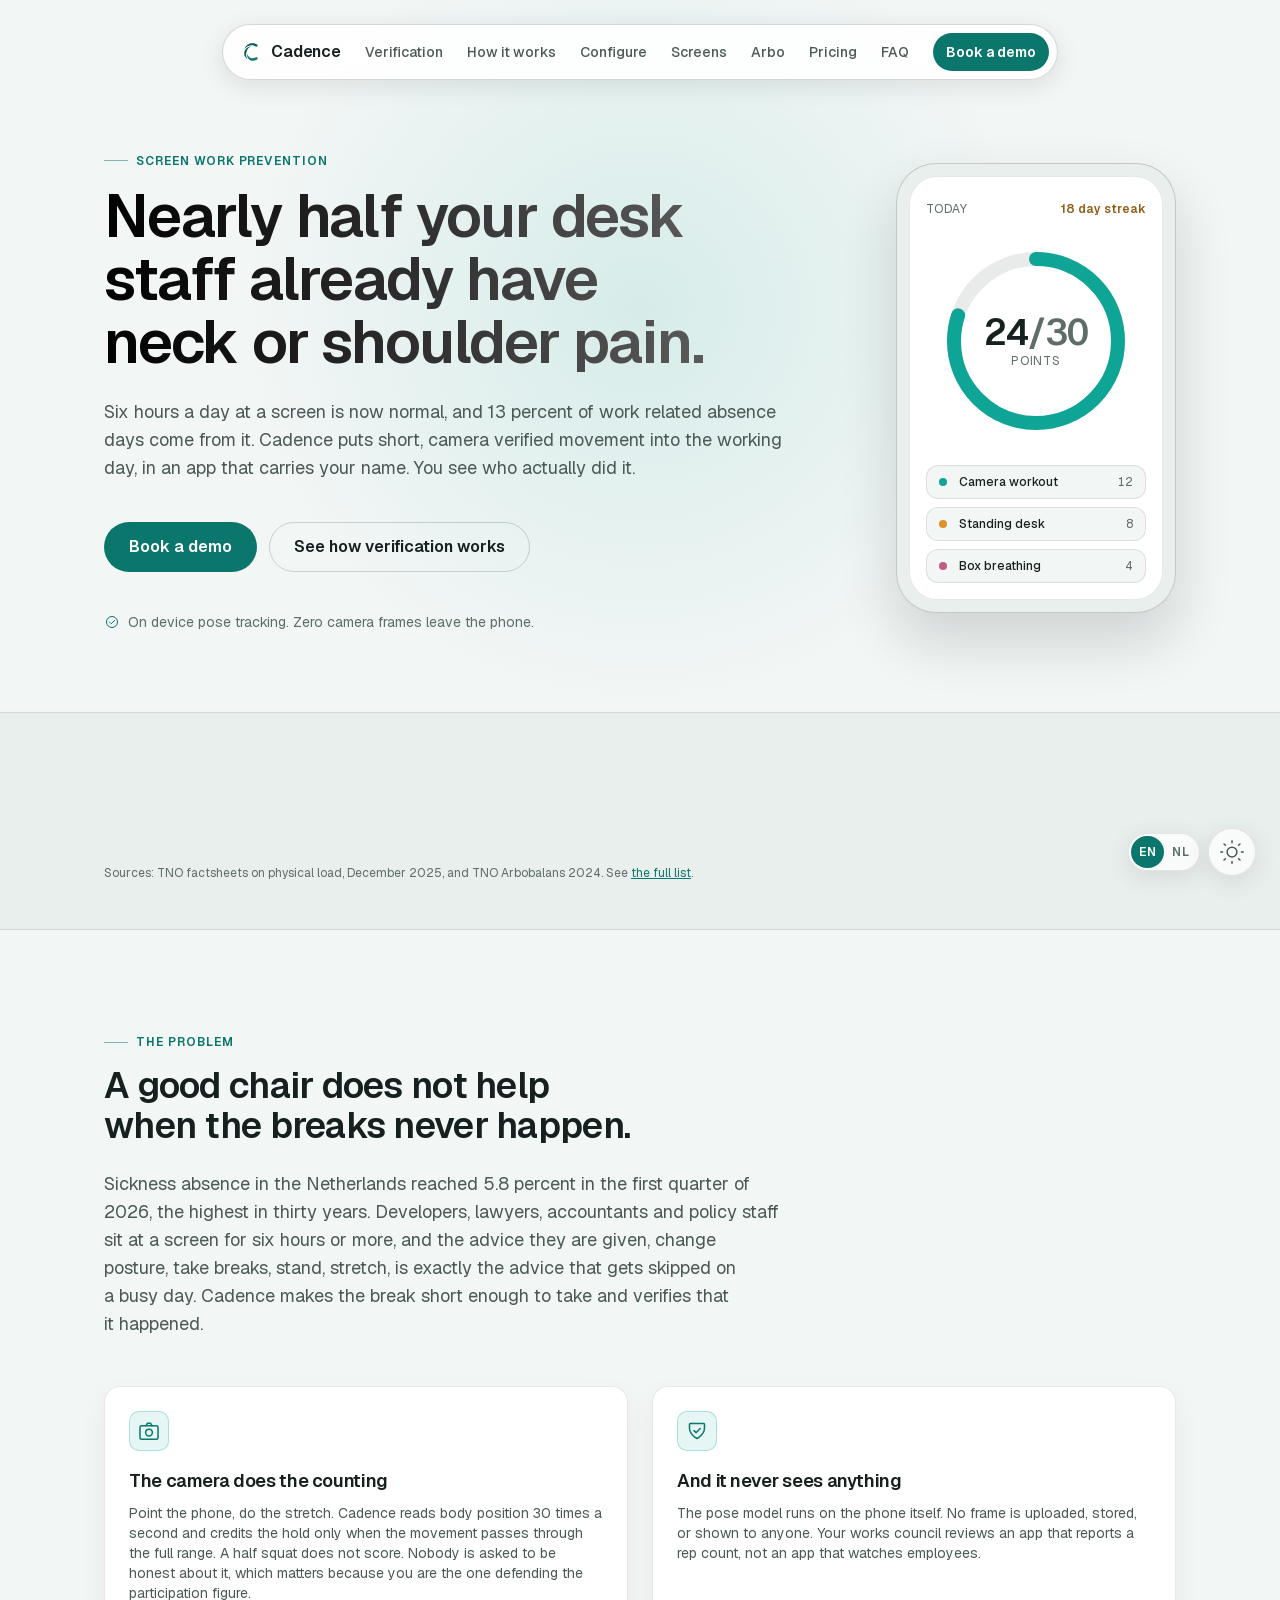
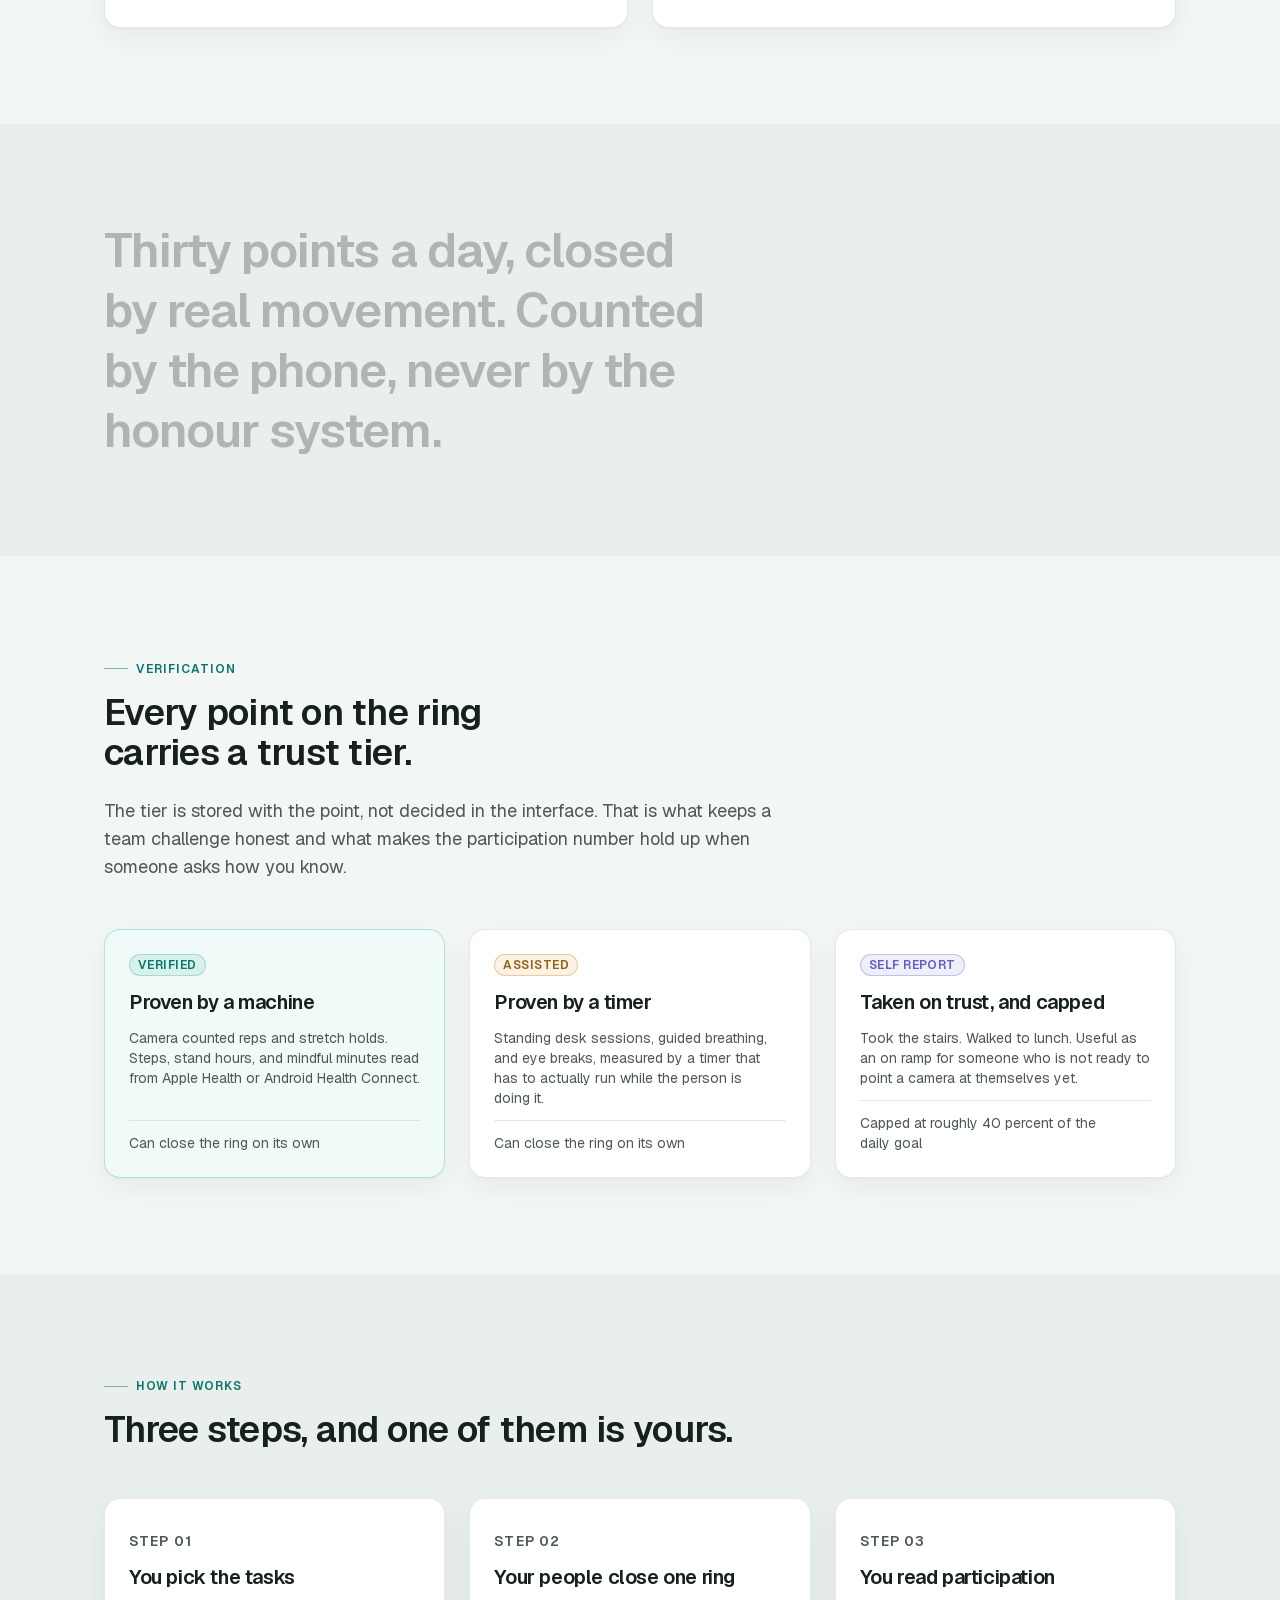
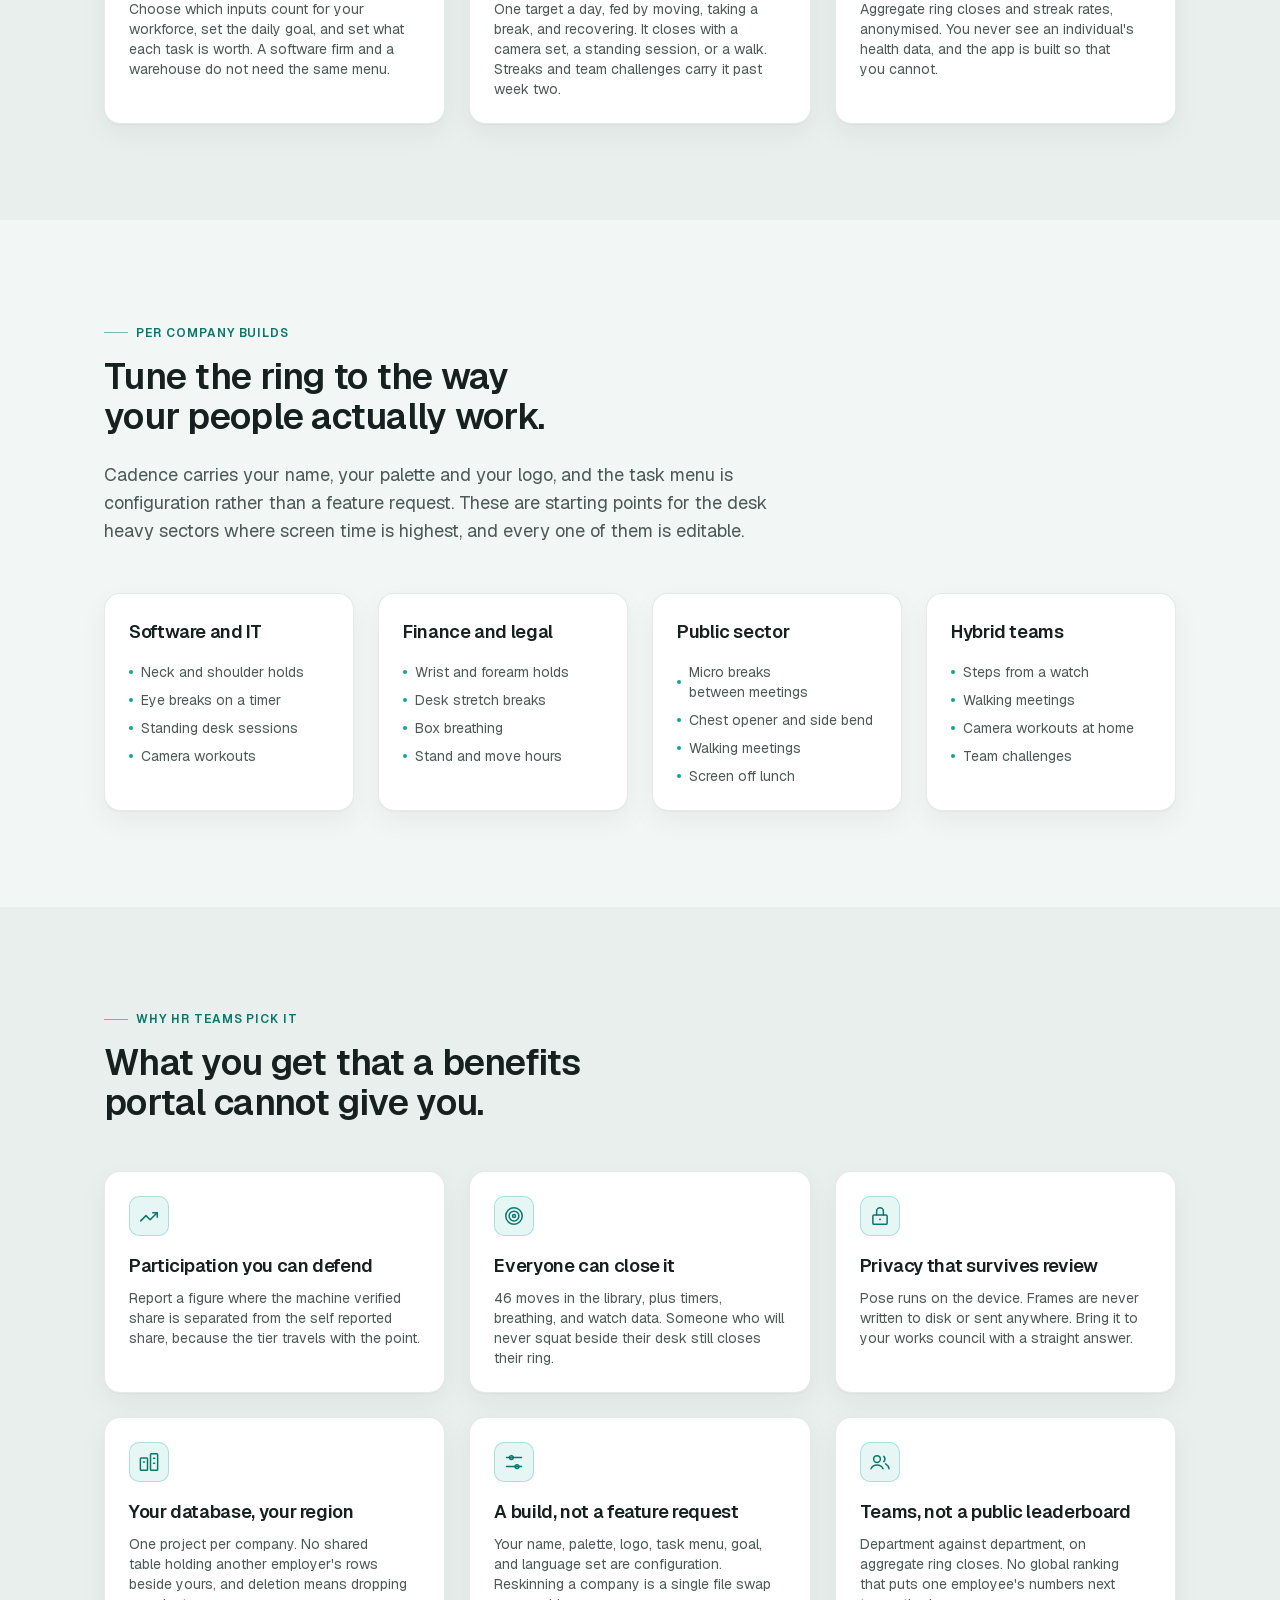
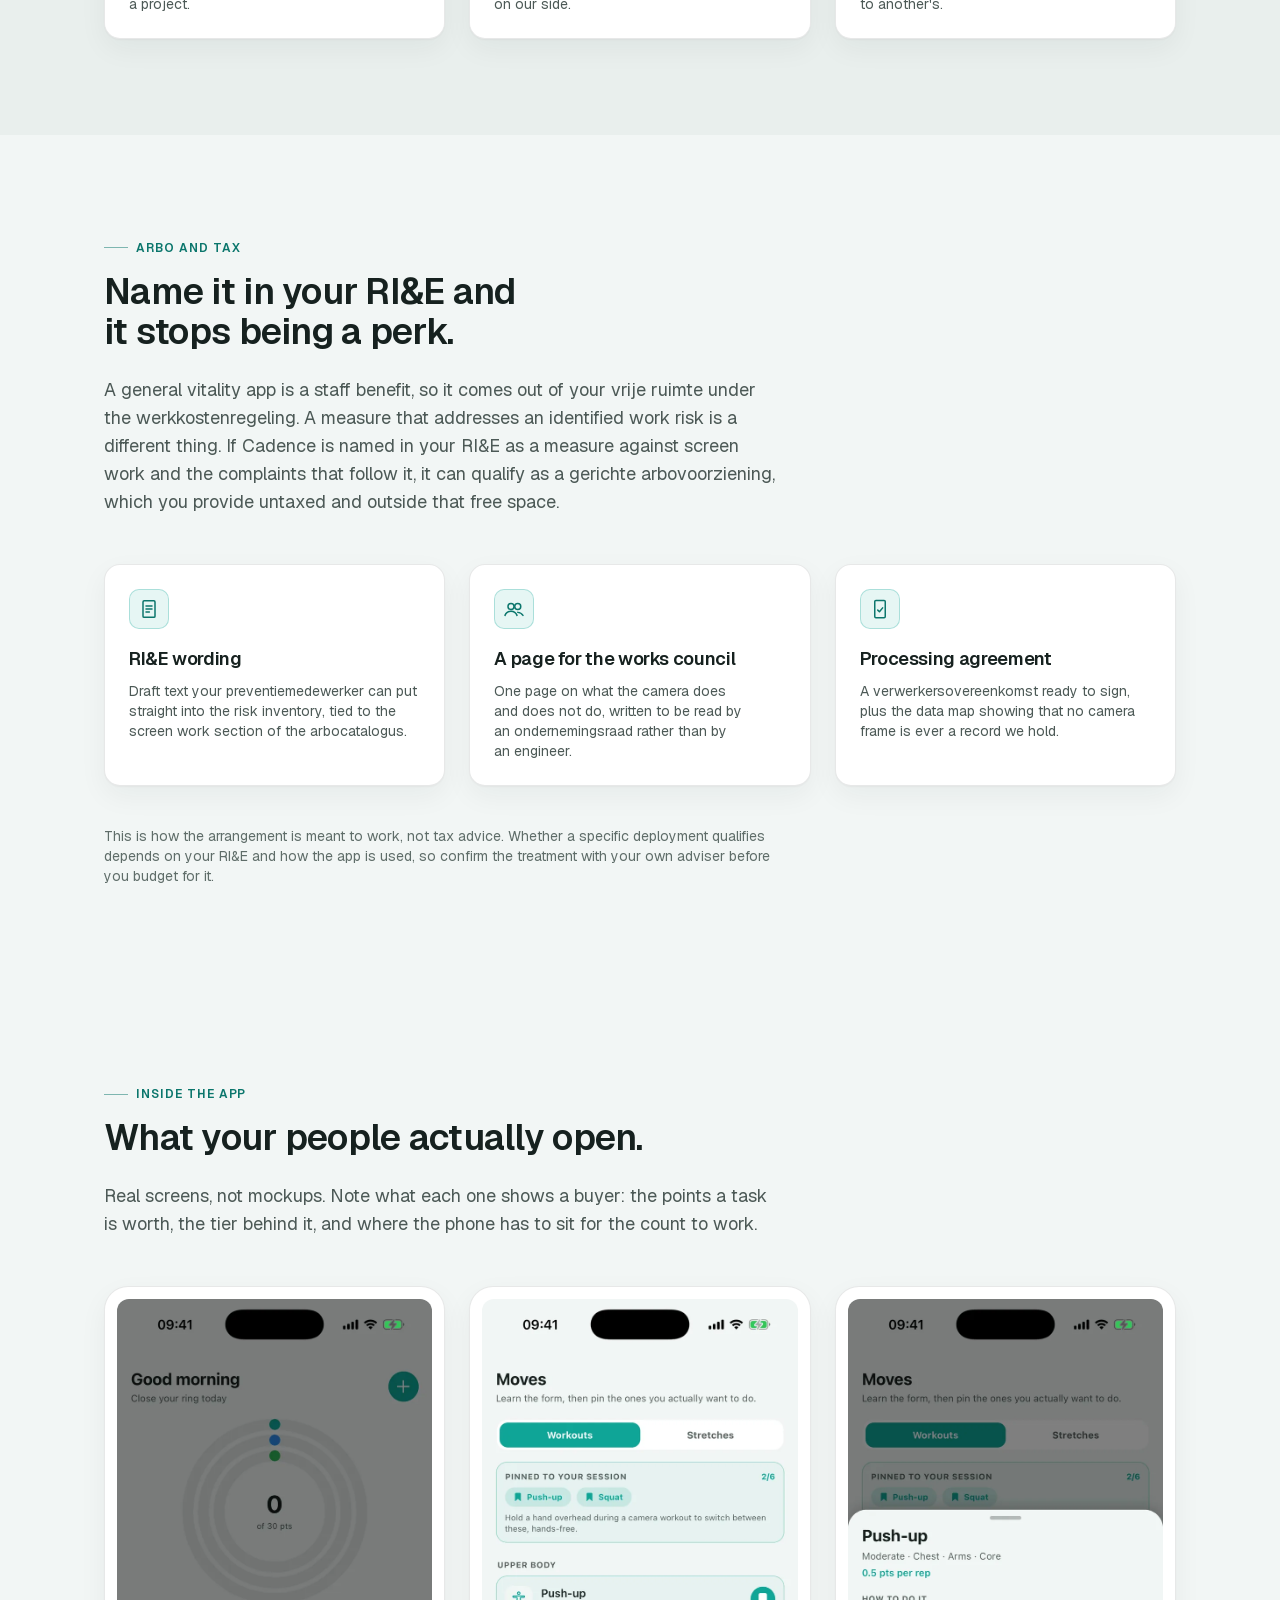
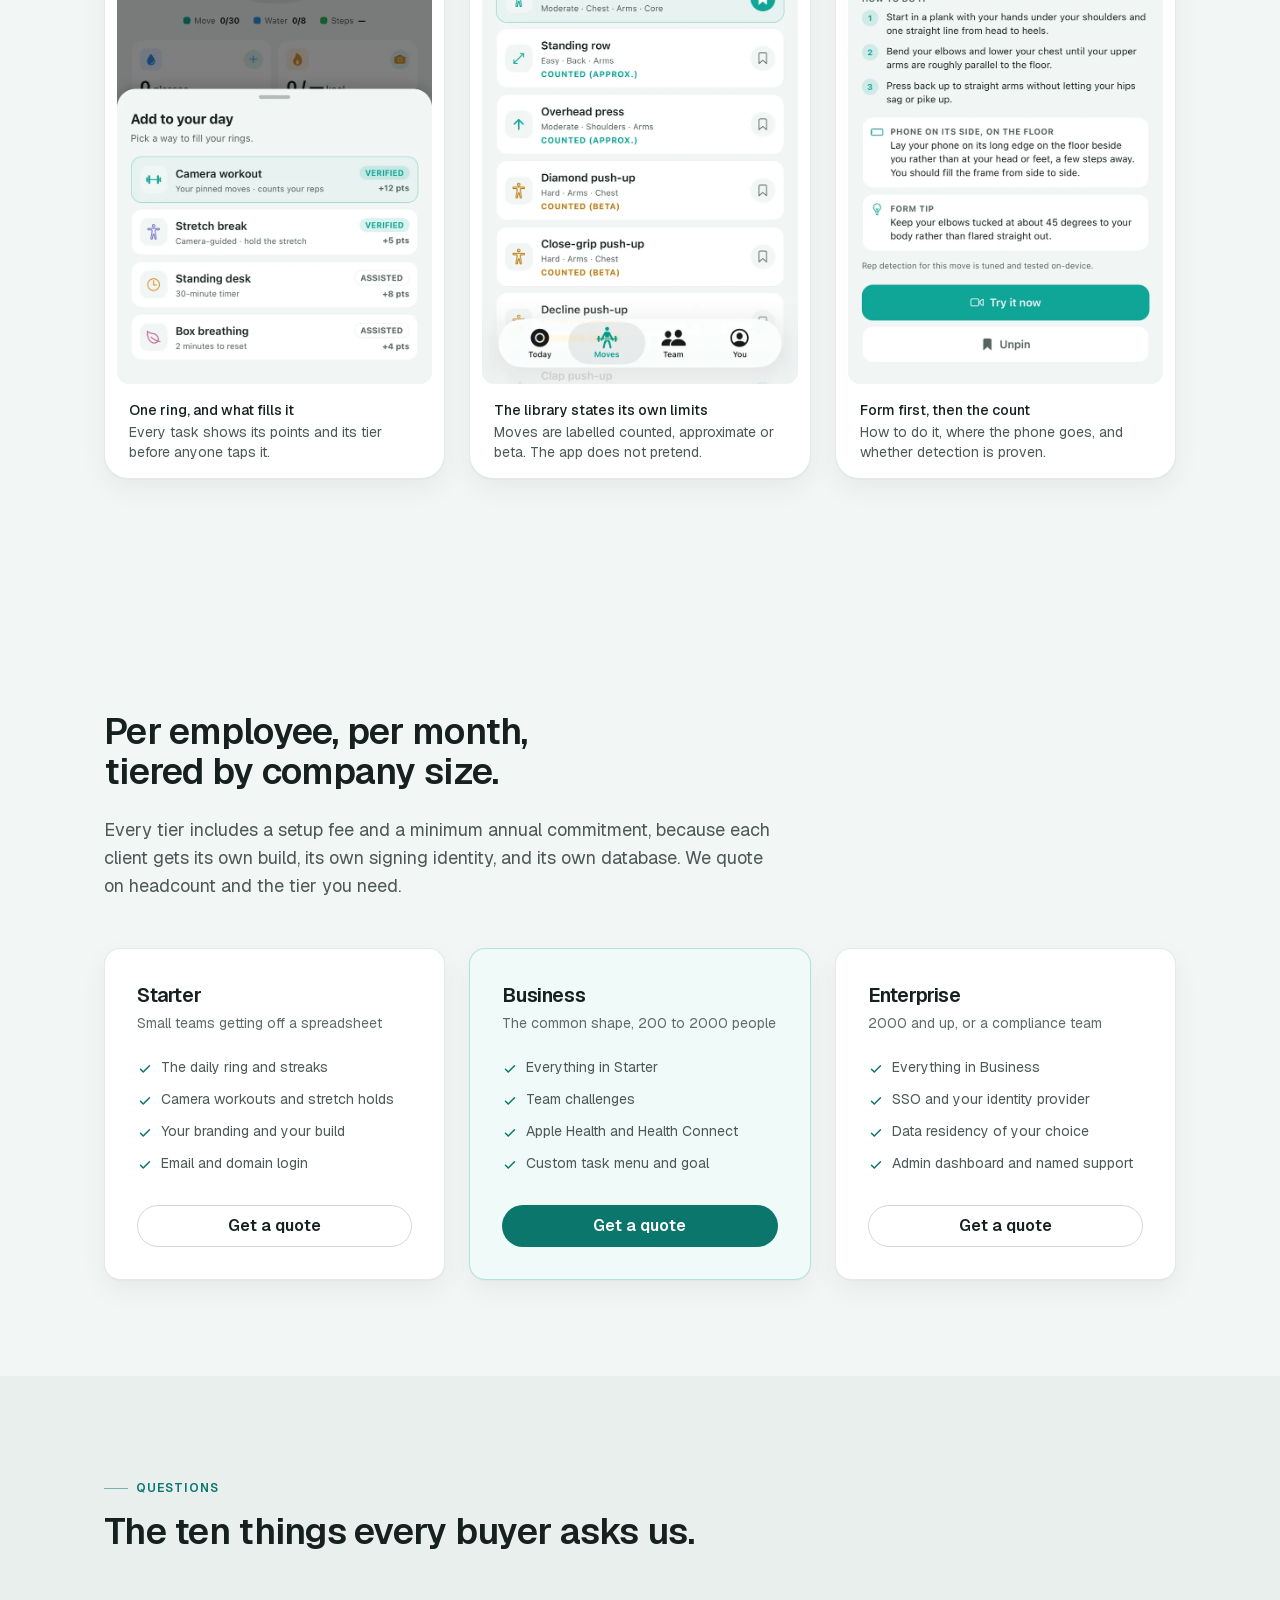
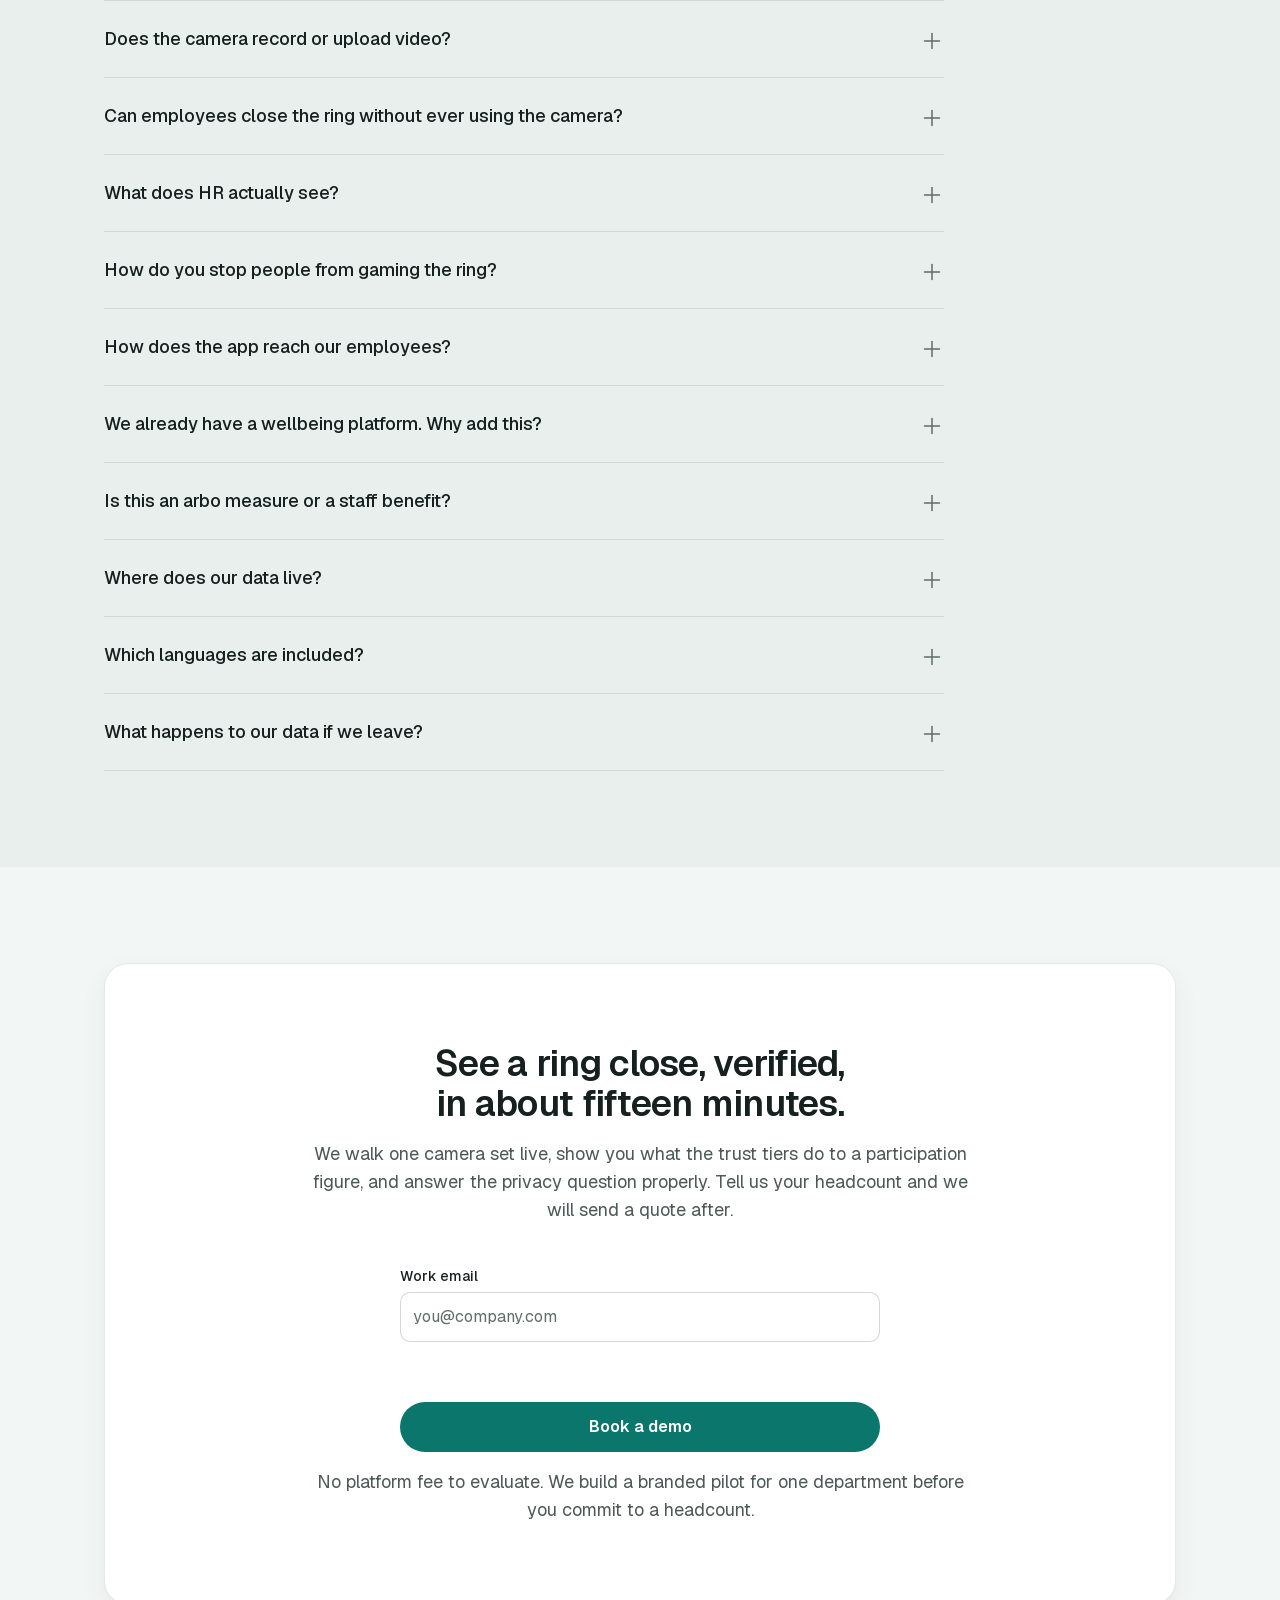
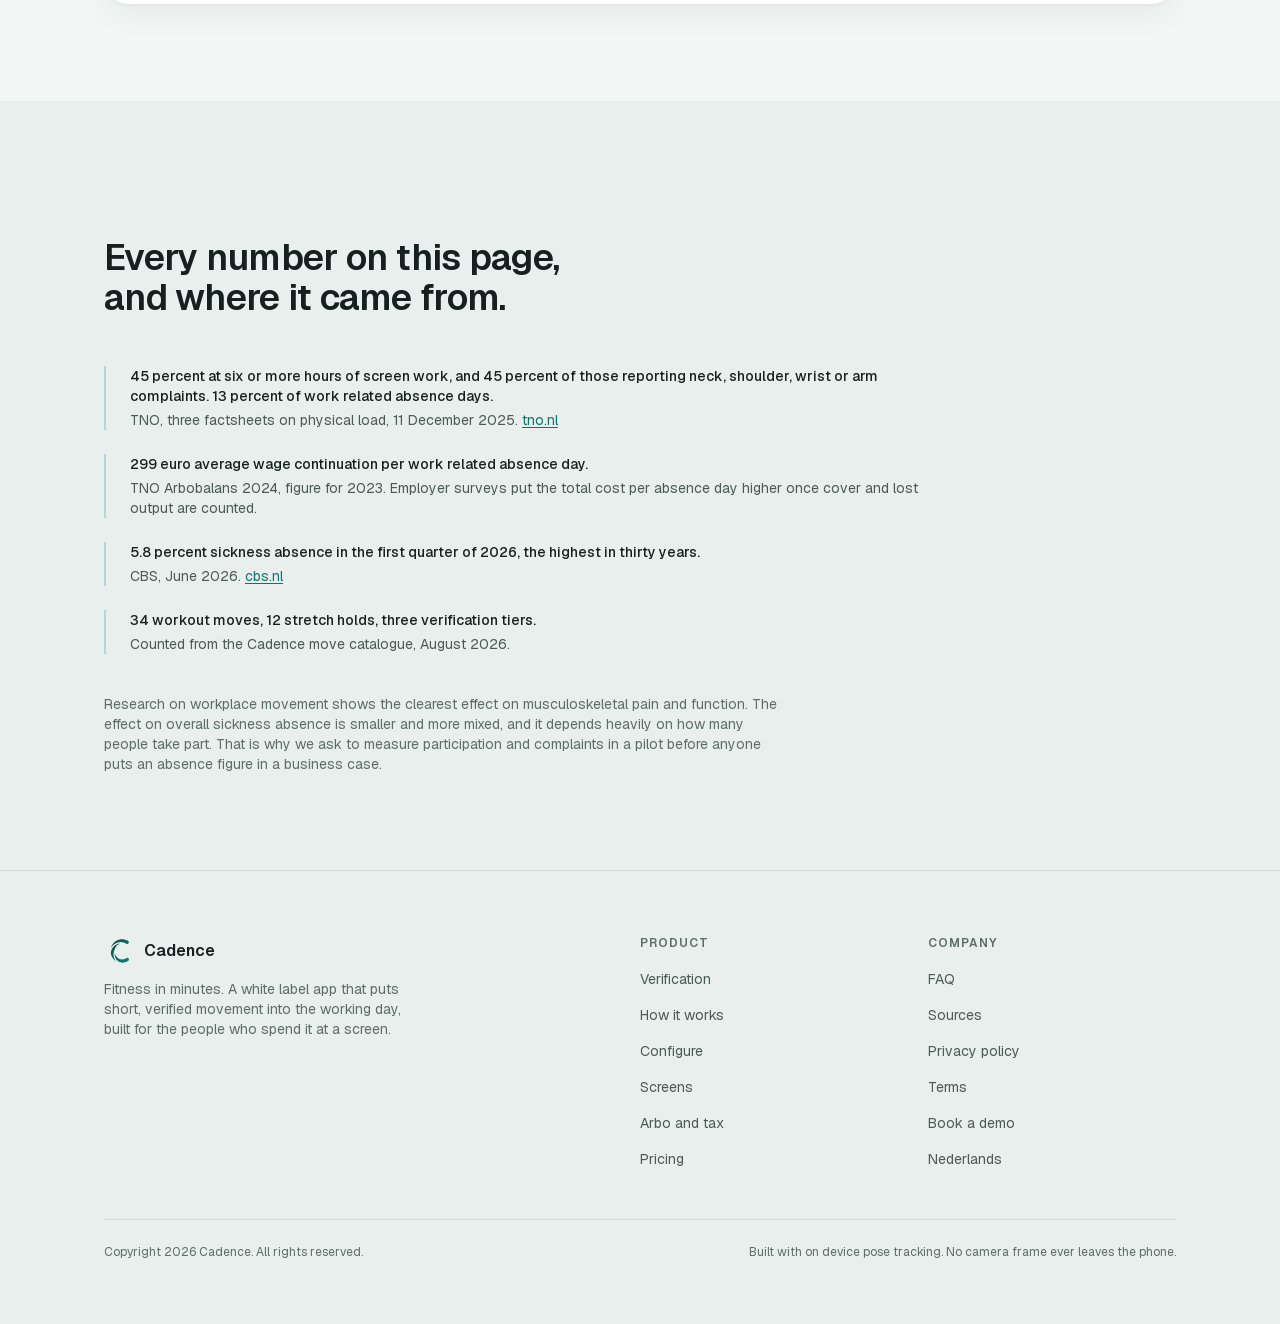
==== commit 89049267: "Add real app screenshots to both languages Three captures from the app running on an iPhone 17 Pro s" ====
--- a/en/index.html
+++ b/en/index.html
@@ -146,6 +146,7 @@
           <li><a href="#verification">Verification</a></li>
           <li><a href="#how">How it works</a></li>
           <li><a href="#configure">Configure</a></li>
+          <li><a href="#screens">Screens</a></li>
           <li><a href="#arbo">Arbo</a></li>
           <li><a href="#pricing">Pricing</a></li>
           <li><a href="#faq">FAQ</a></li>
@@ -195,6 +196,7 @@
       <a href="#verification">Verification</a>
       <a href="#how">How it works</a>
       <a href="#configure">Configure</a>
+      <a href="#screens">Screens</a>
       <a href="#arbo">Arbo and tax</a>
       <a href="#pricing">Pricing</a>
       <a href="#faq">FAQ</a>
@@ -678,25 +680,64 @@
       </section>
 
       <!-- ── Screenshot strip ──────────────────────────────────────────────
-           TO ENABLE: drop three PNGs into site/assets/img/shots/ named
-           home.png, camera.png and library.png (1170x2532, or any 9:19.5 crop),
-           then delete the two comment markers around this block.
-           Kept commented rather than hidden: a `hidden` section still fetches
-           its images, which is three 404s on every page load.
-
+           Real captures from the app on an iPhone 17 Pro simulator, taken with
+           @swmansion/argent. Regenerate with a Release build; the camera screen
+           cannot be captured on a simulator ("No front camera available").
+           ──────────────────────────────────────────────────────────────── -->
       <section class="section" id="screens">
         <div class="wrap">
           <p class="eyebrow" data-anim>Inside the app</p>
-          <h2 class="section-title" data-anim>What your team opens every morning.</h2>
-          <div class="grid grid--3">
-            <img data-anim src="../assets/img/shots/home.png" alt="The Cadence home screen showing the daily ring at 24 of 30 points" width="390" height="844" />
-            <img data-anim src="../assets/img/shots/camera.png" alt="A camera workout in progress with the rep counter and pose overlay" width="390" height="844" />
-            <img data-anim src="../assets/img/shots/library.png" alt="The move library showing detection trust badges on each exercise" width="390" height="844" />
-          </div>
-        </div>
-      </section>
-
-           ──────────────────────────────────────────────────────────────── -->
+          <h2 class="section-title" data-anim>What your people actually open.</h2>
+          <p class="section-lede" data-anim>
+            Real screens, not mockups. Note what each one shows a buyer: the points a task is
+            worth, the tier behind it, and where the phone has to sit for the count to work.
+          </p>
+
+          <div class="shots">
+            <figure class="shot" data-anim>
+              <img
+                src="../assets/img/shots/today.webp"
+                alt="The Cadence home screen with the daily ring, above a sheet listing a camera workout worth 12 points marked verified, a stretch break worth 5 marked verified, a standing desk timer worth 8 marked assisted, and box breathing worth 4 marked assisted"
+                width="720"
+                height="1565"
+                loading="lazy"
+              />
+              <figcaption>
+                <strong>One ring, and what fills it</strong>
+                Every task shows its points and its tier before anyone taps it.
+              </figcaption>
+            </figure>
+
+            <figure class="shot" data-anim>
+              <img
+                src="../assets/img/shots/library.webp"
+                alt="The move library showing pinned moves and a list of exercises, each labelled with difficulty, muscle groups and a detection label such as counted approx or counted beta"
+                width="720"
+                height="1565"
+                loading="lazy"
+              />
+              <figcaption>
+                <strong>The library states its own limits</strong>
+                Moves are labelled counted, approximate or beta. The app does not pretend.
+              </figcaption>
+            </figure>
+
+            <figure class="shot" data-anim>
+              <img
+                src="../assets/img/shots/detail.webp"
+                alt="A move detail sheet for the push-up showing points per rep, three how-to steps, where to place the phone, a form tip, and a line reading that rep detection for this move is tuned and tested on device"
+                width="720"
+                height="1565"
+                loading="lazy"
+              />
+              <figcaption>
+                <strong>Form first, then the count</strong>
+                How to do it, where the phone goes, and whether detection is proven.
+              </figcaption>
+            </figure>
+          </div>
+        </div>
+      </section>
 
       <!-- ── Pricing ──────────────────────────────────────────────────────── -->
       <section class="section" id="pricing">
@@ -997,6 +1038,7 @@
               <li><a href="#verification">Verification</a></li>
               <li><a href="#how">How it works</a></li>
               <li><a href="#configure">Configure</a></li>
+              <li><a href="#screens">Screens</a></li>
               <li><a href="#arbo">Arbo and tax</a></li>
               <li><a href="#pricing">Pricing</a></li>
             </ul>
--- a/assets/css/styles.css
+++ b/assets/css/styles.css
@@ -675,6 +675,7 @@
 .menu a:nth-child(4) { transition-delay: 250ms; }
 .menu a:nth-child(5) { transition-delay: 300ms; }
 .menu a:nth-child(6) { transition-delay: 350ms; }
+.menu a:nth-child(7) { transition-delay: 400ms; }
 
 /* ── Buttons ───────────────────────────────────────────────────────────────── */
 
@@ -1347,6 +1348,58 @@
   flex-shrink: 0;
 }
 
+/* ── Screenshot strip ──────────────────────────────────────────────────────── */
+
+.shots {
+  display: grid;
+  gap: var(--s-300);
+  margin-top: var(--s-600);
+}
+
+@media (min-width: 720px) {
+  .shots {
+    grid-template-columns: repeat(3, 1fr);
+  }
+}
+
+.shot {
+  margin: 0;
+  border-radius: 24px;
+  border: 1px solid var(--border);
+  background: var(--surface);
+  padding: var(--s-100);
+  box-shadow: var(--shadow-card);
+  transition: transform 700ms var(--ease), box-shadow 700ms var(--ease);
+}
+
+.shot:hover {
+  transform: translateY(-2px);
+  box-shadow: var(--shadow-card-hover);
+}
+
+.shot img {
+  /* Nested radius: 24px outer, 12px gap. 24 - 12 = 12. */
+  border-radius: 12px;
+  width: 100%;
+  height: auto;
+  display: block;
+  background: var(--chip);
+}
+
+.shot figcaption {
+  padding: var(--s-200) var(--s-100) var(--s-50);
+  font-size: 0.875rem;
+  line-height: 1.25rem;
+  color: var(--text-dim);
+}
+
+.shot figcaption strong {
+  display: block;
+  color: var(--text);
+  font-weight: 500;
+  margin-bottom: var(--s-25);
+}
+
 /* ── Pricing ───────────────────────────────────────────────────────────────── */
 
 .plan {
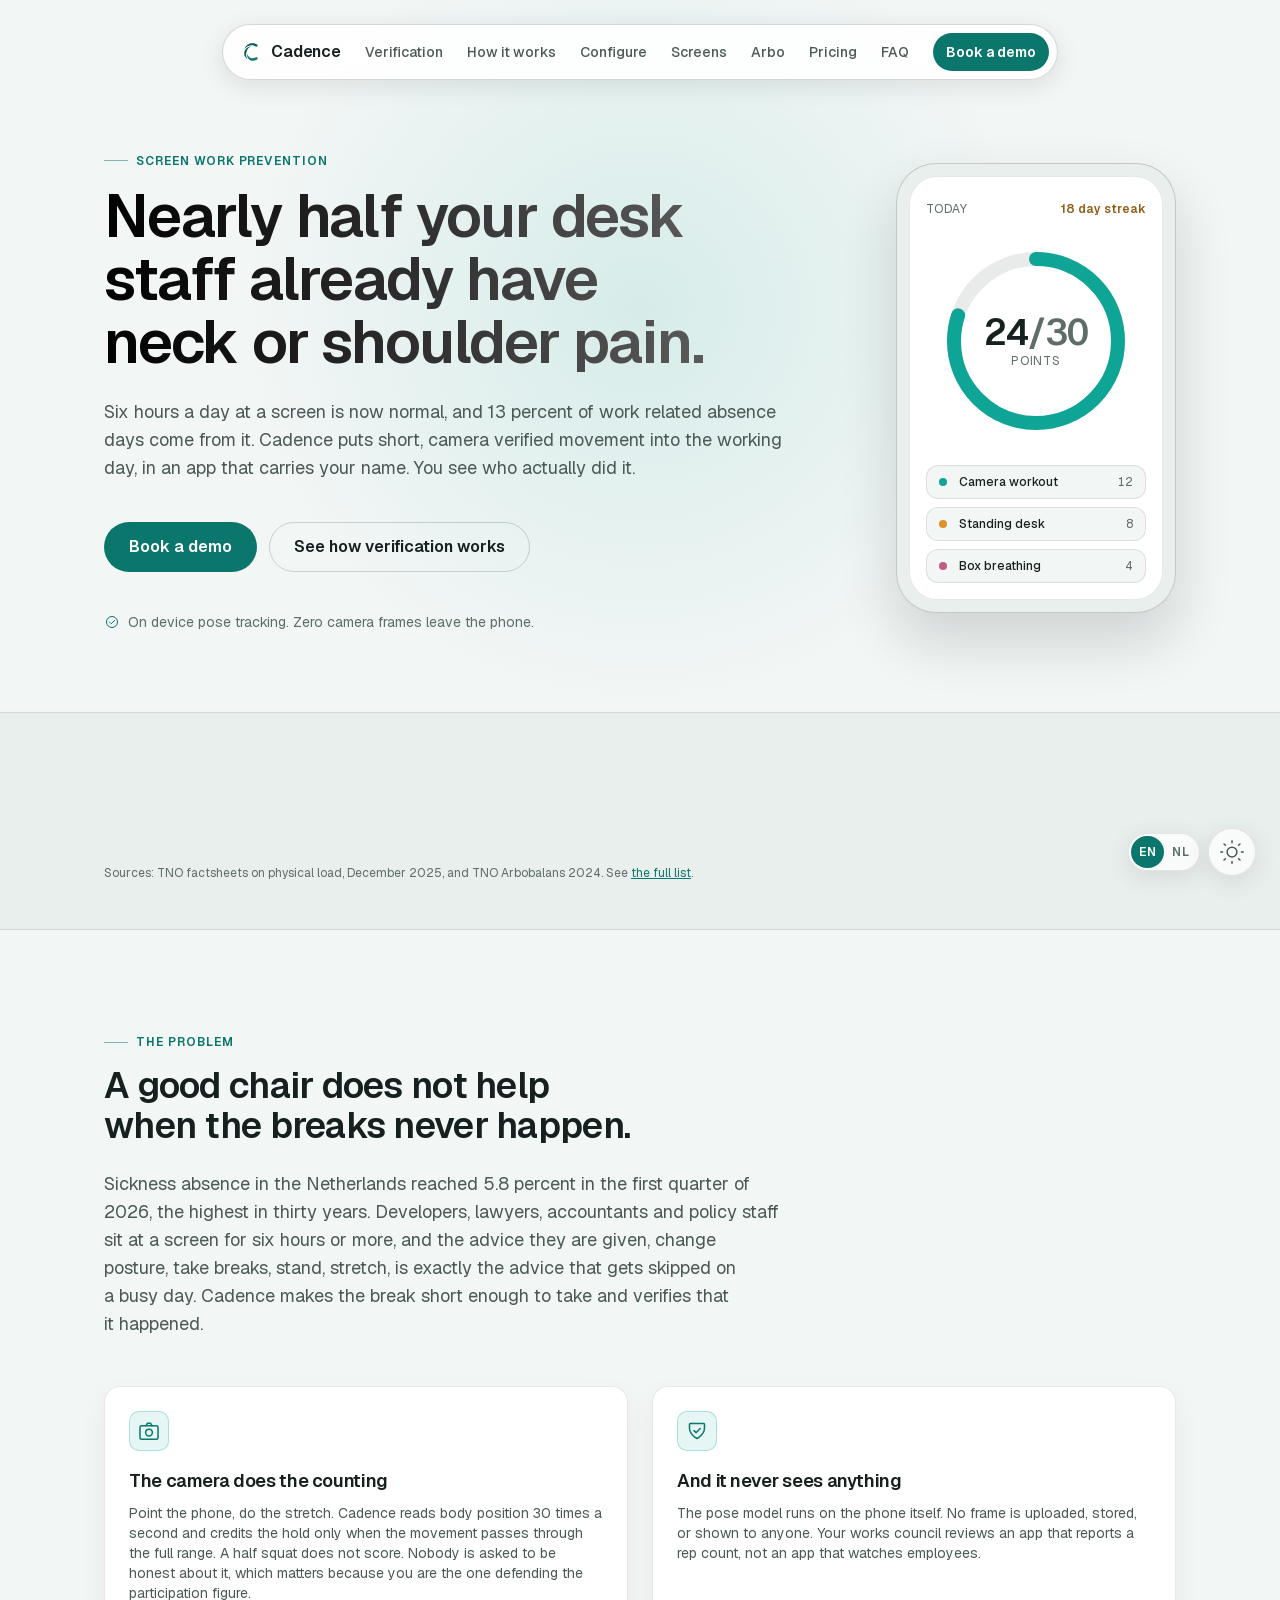
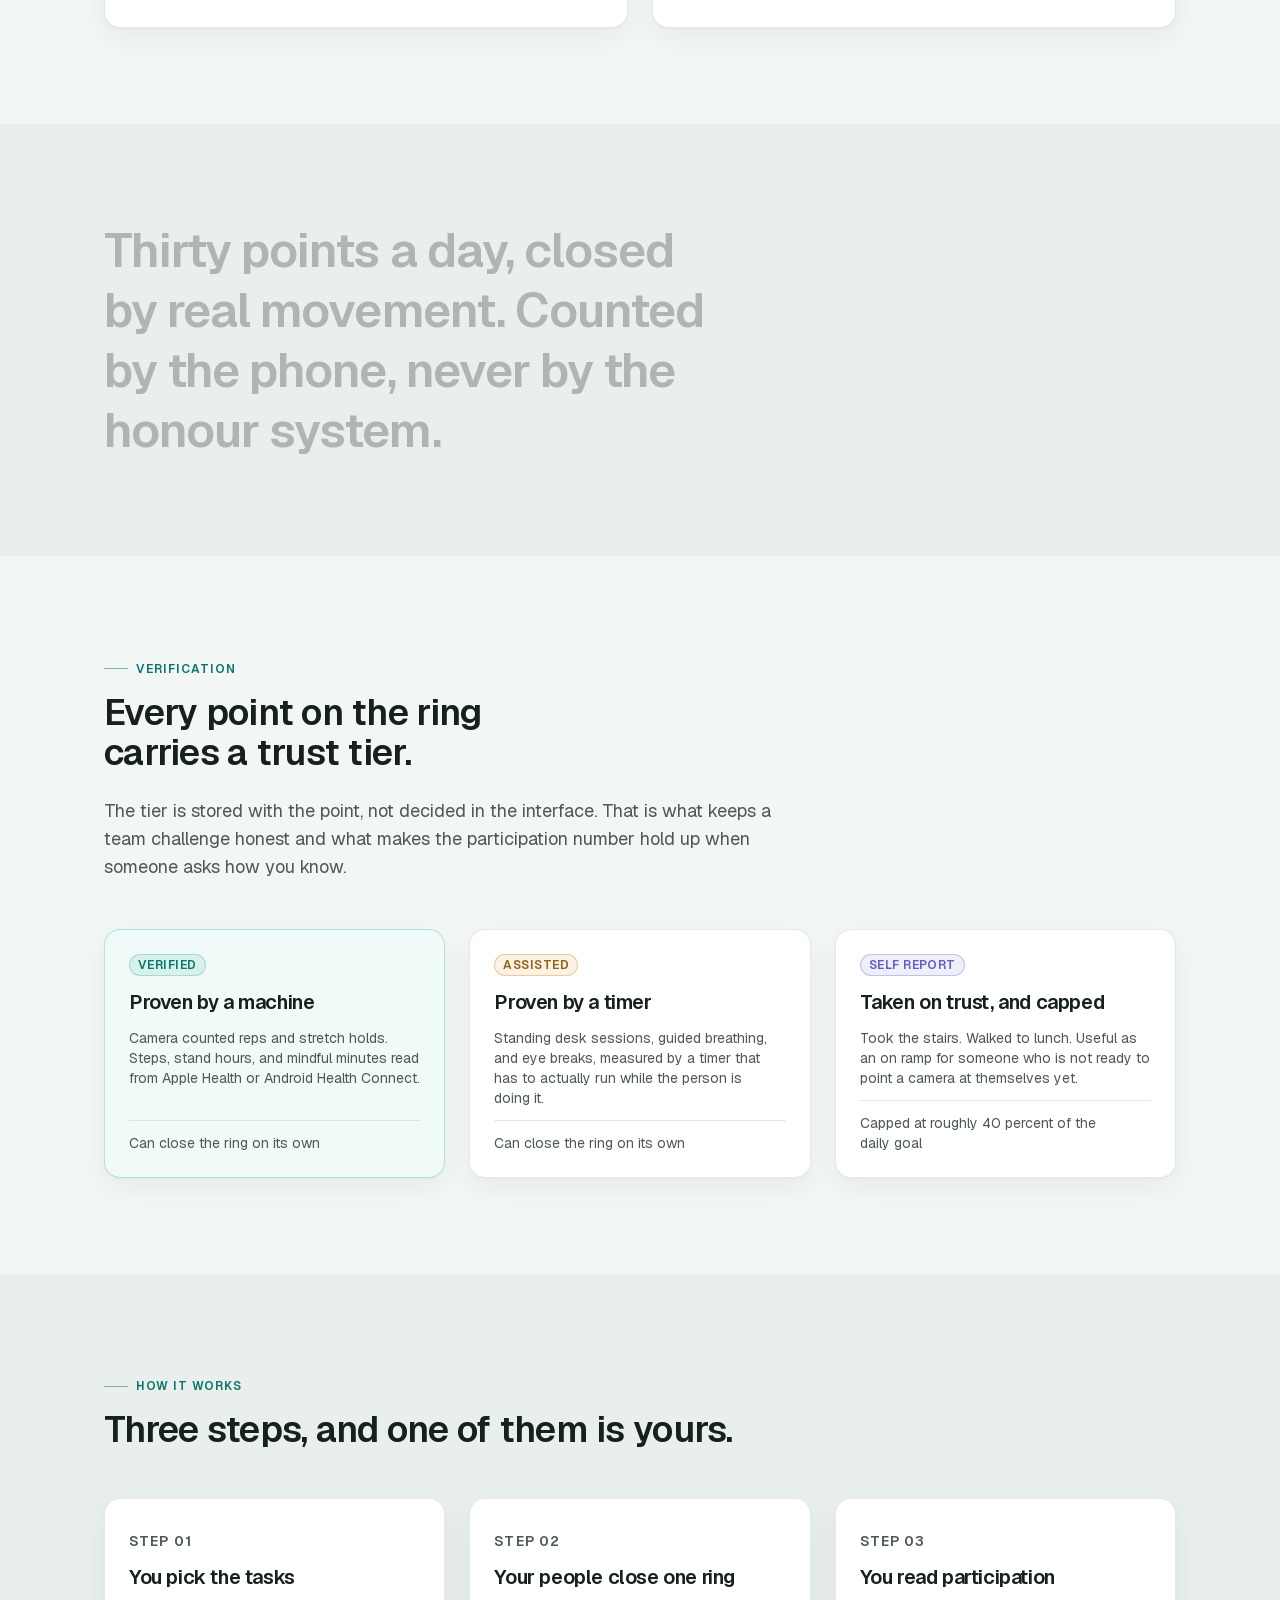
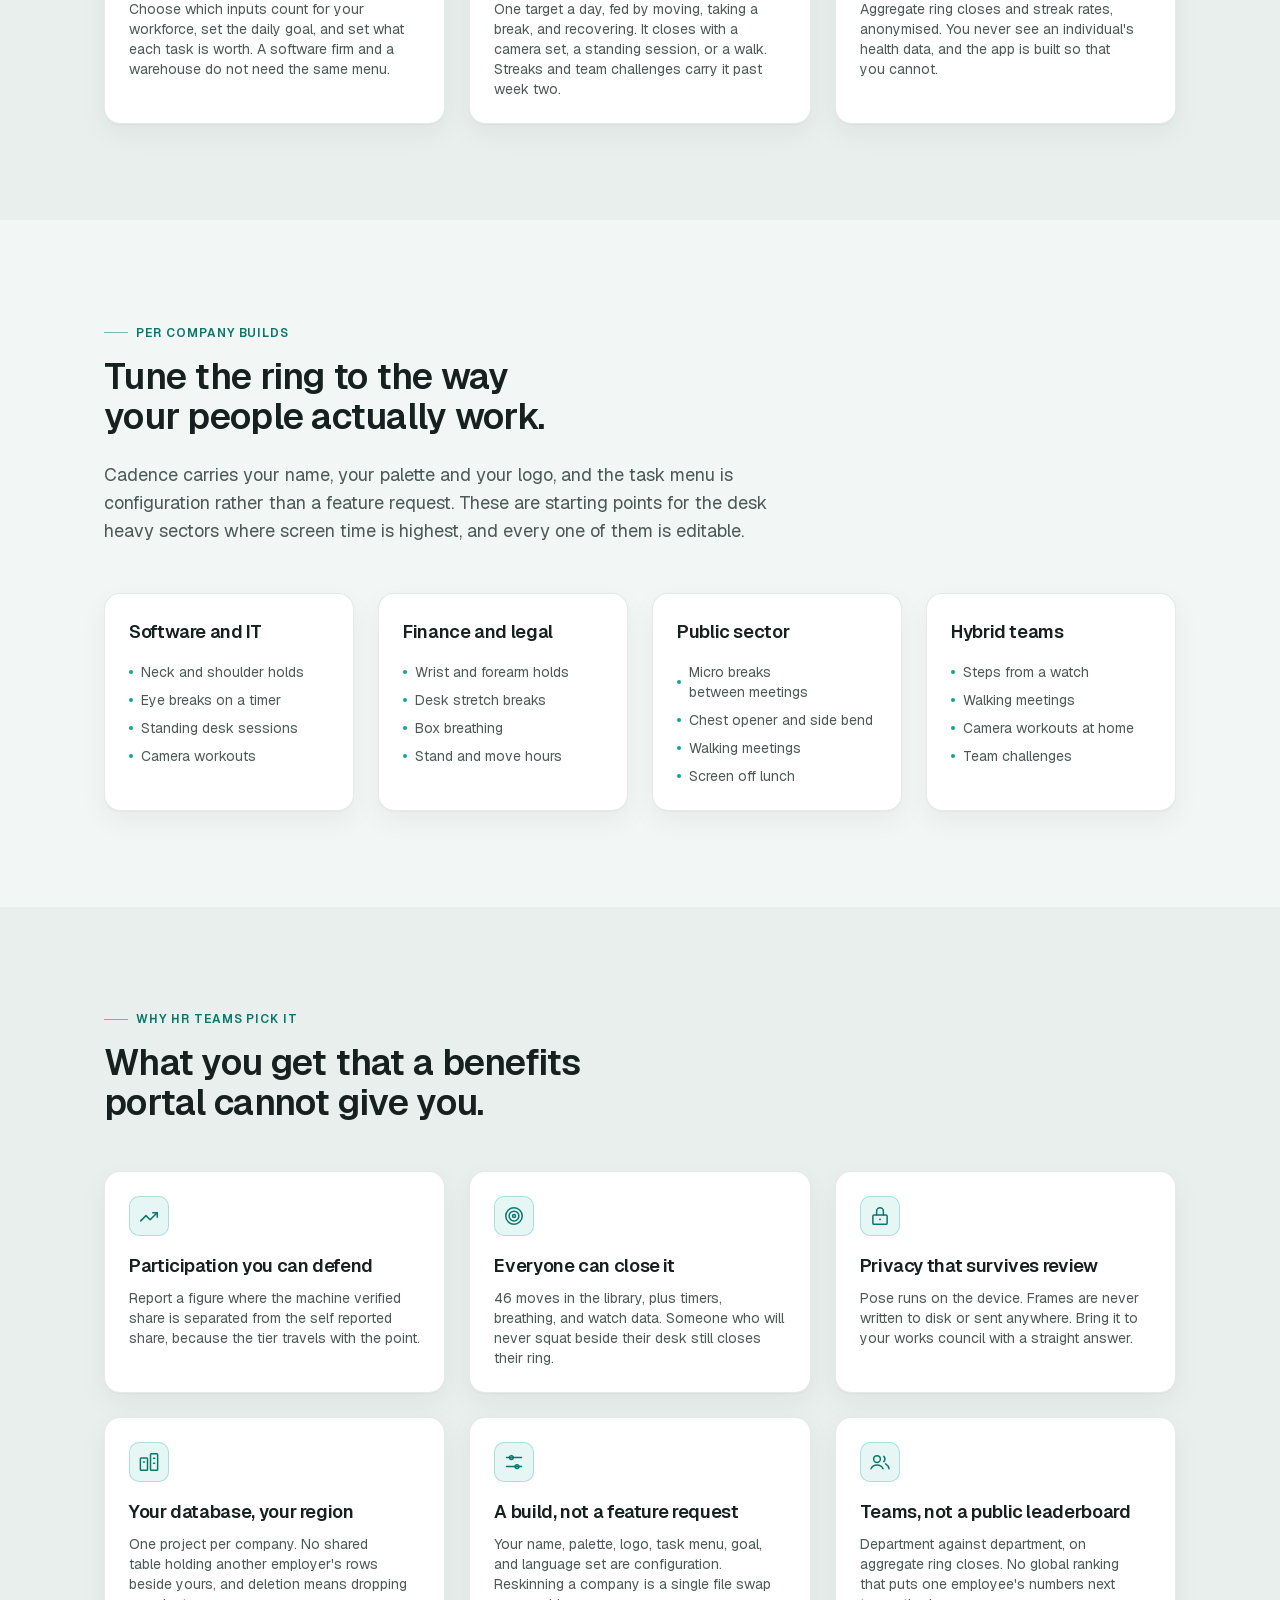
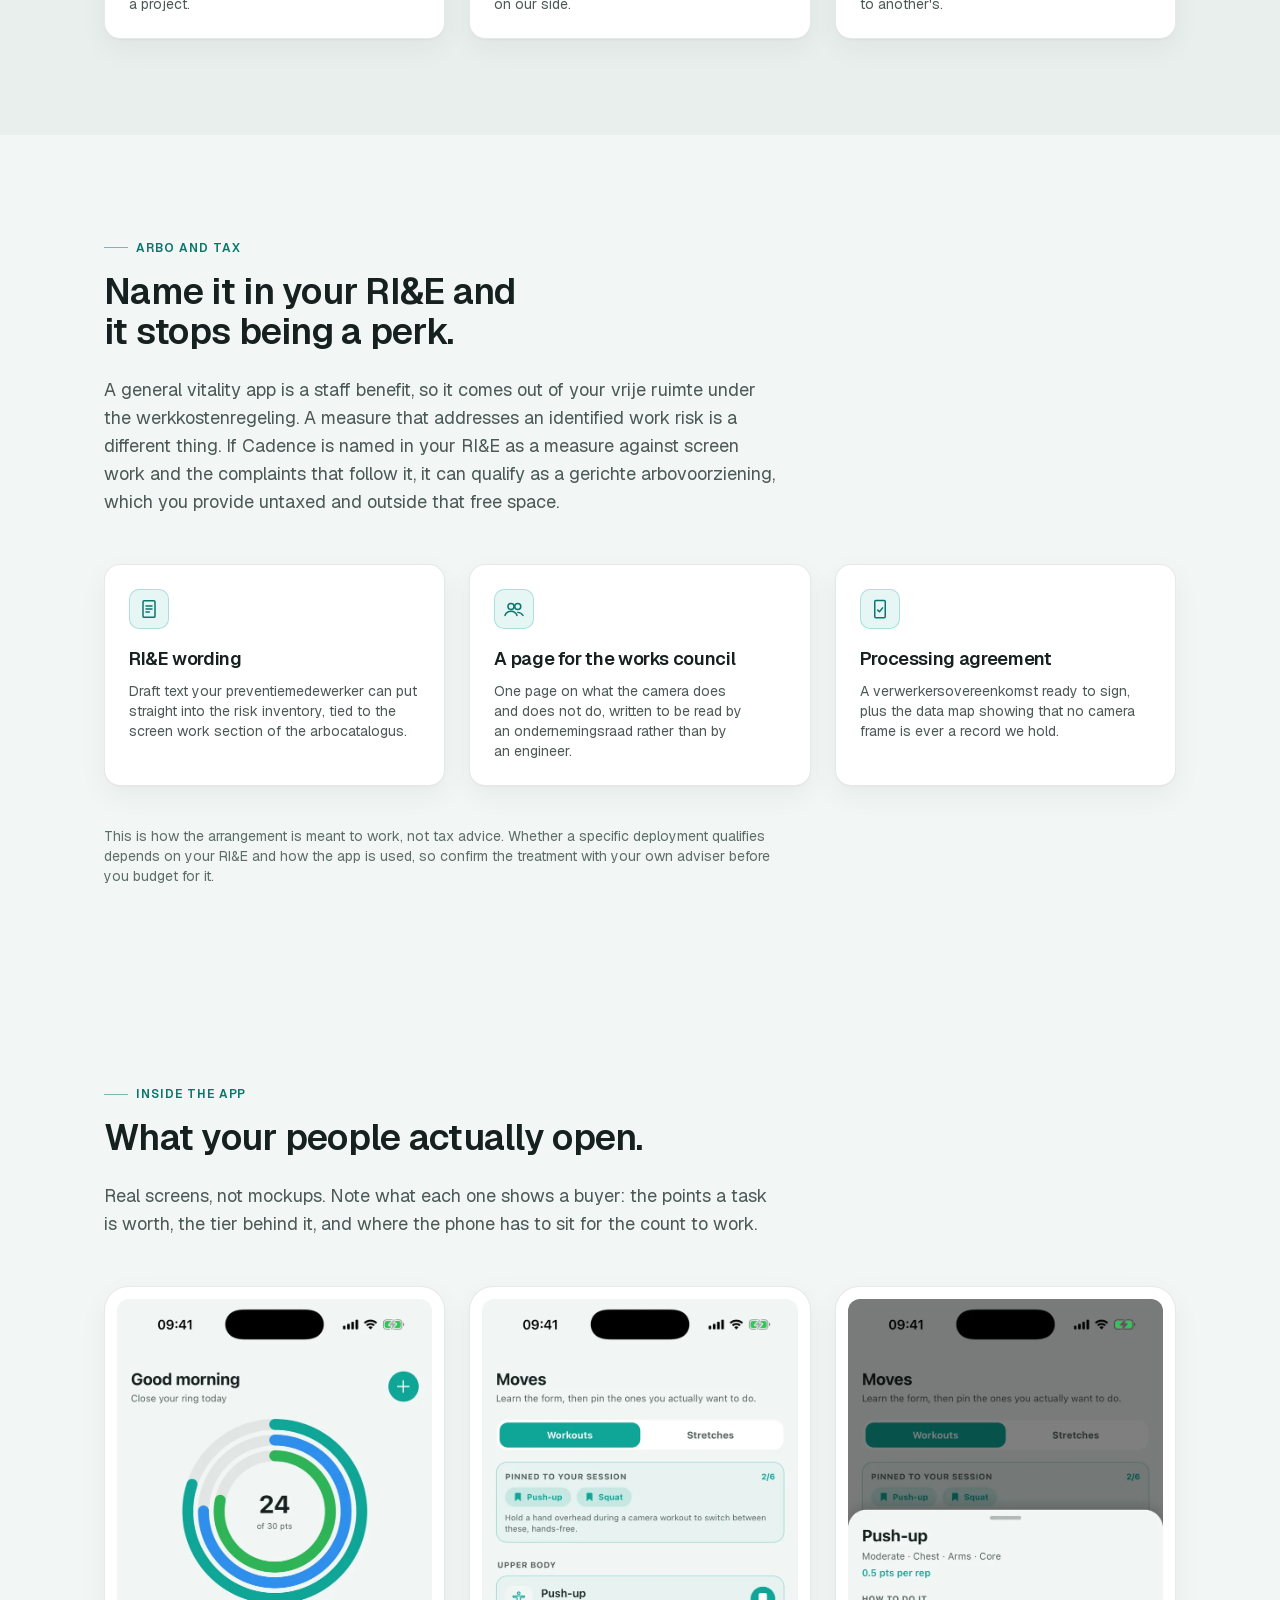
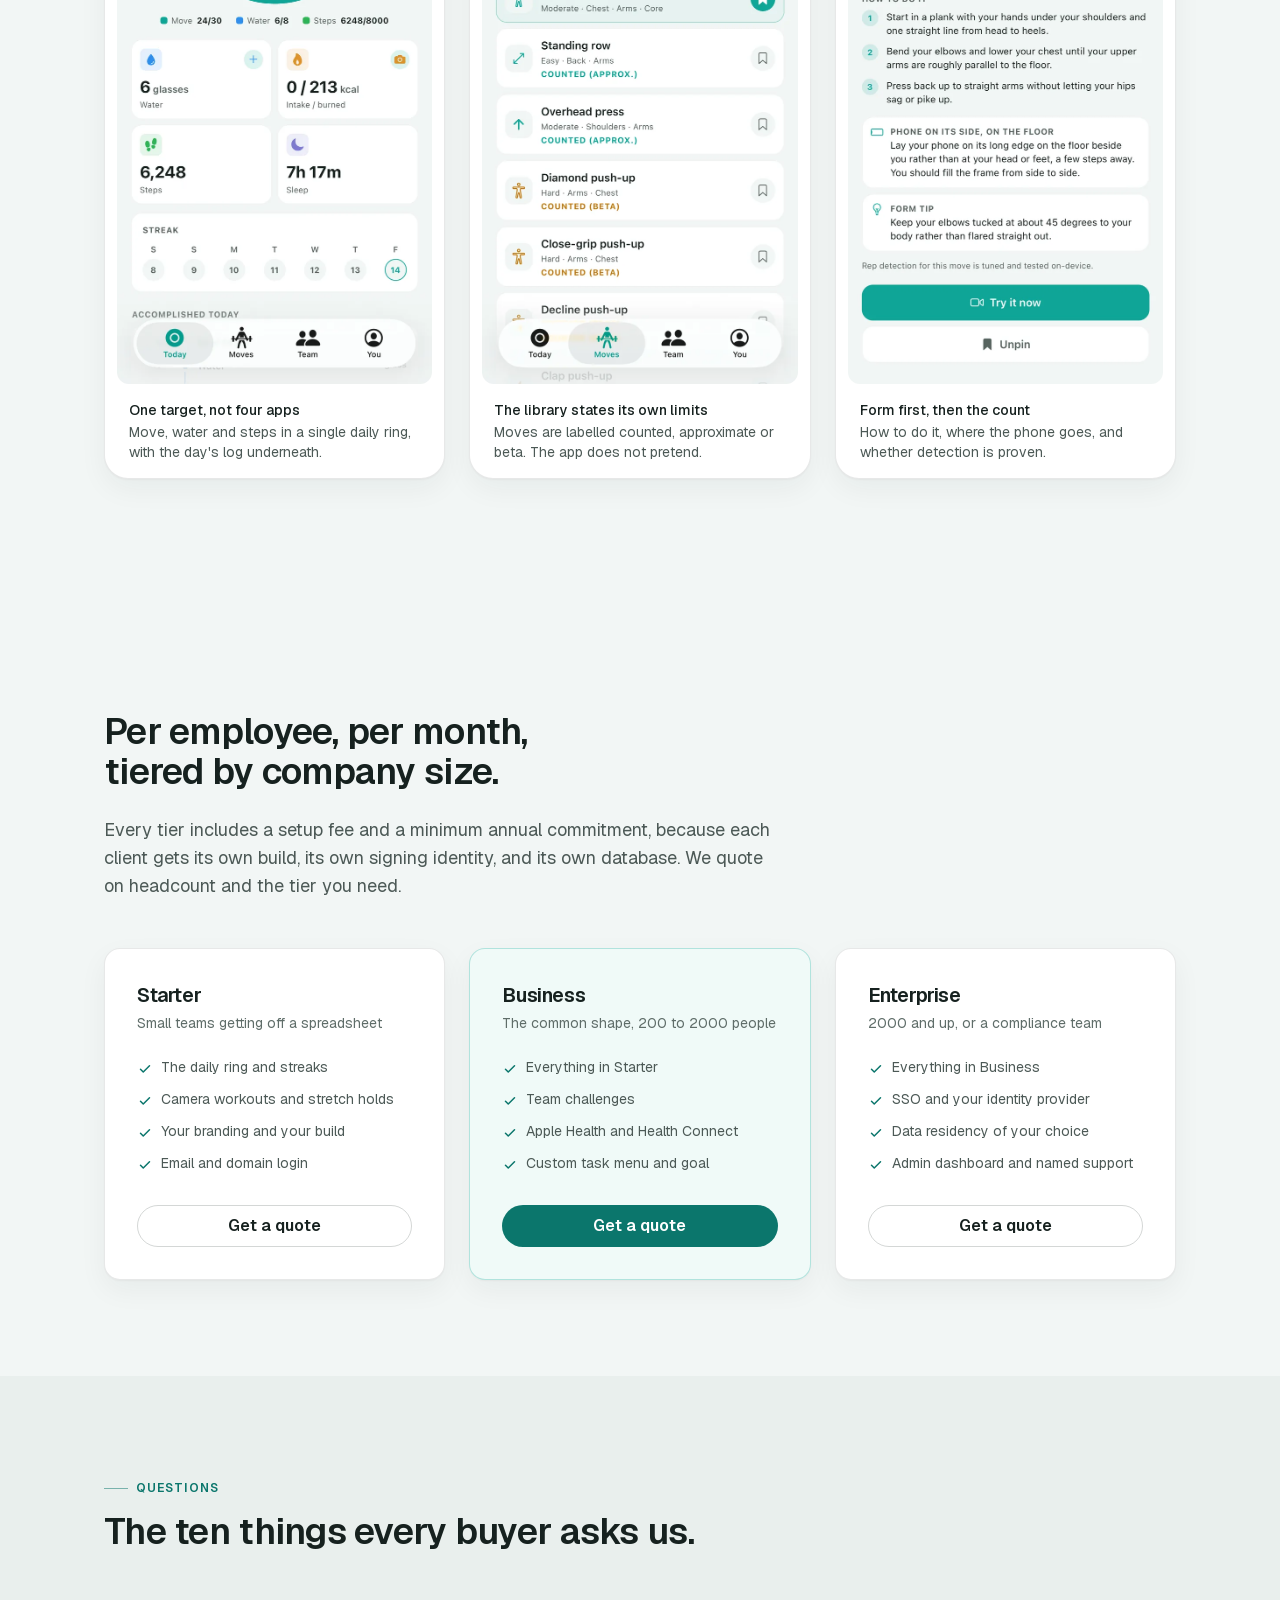
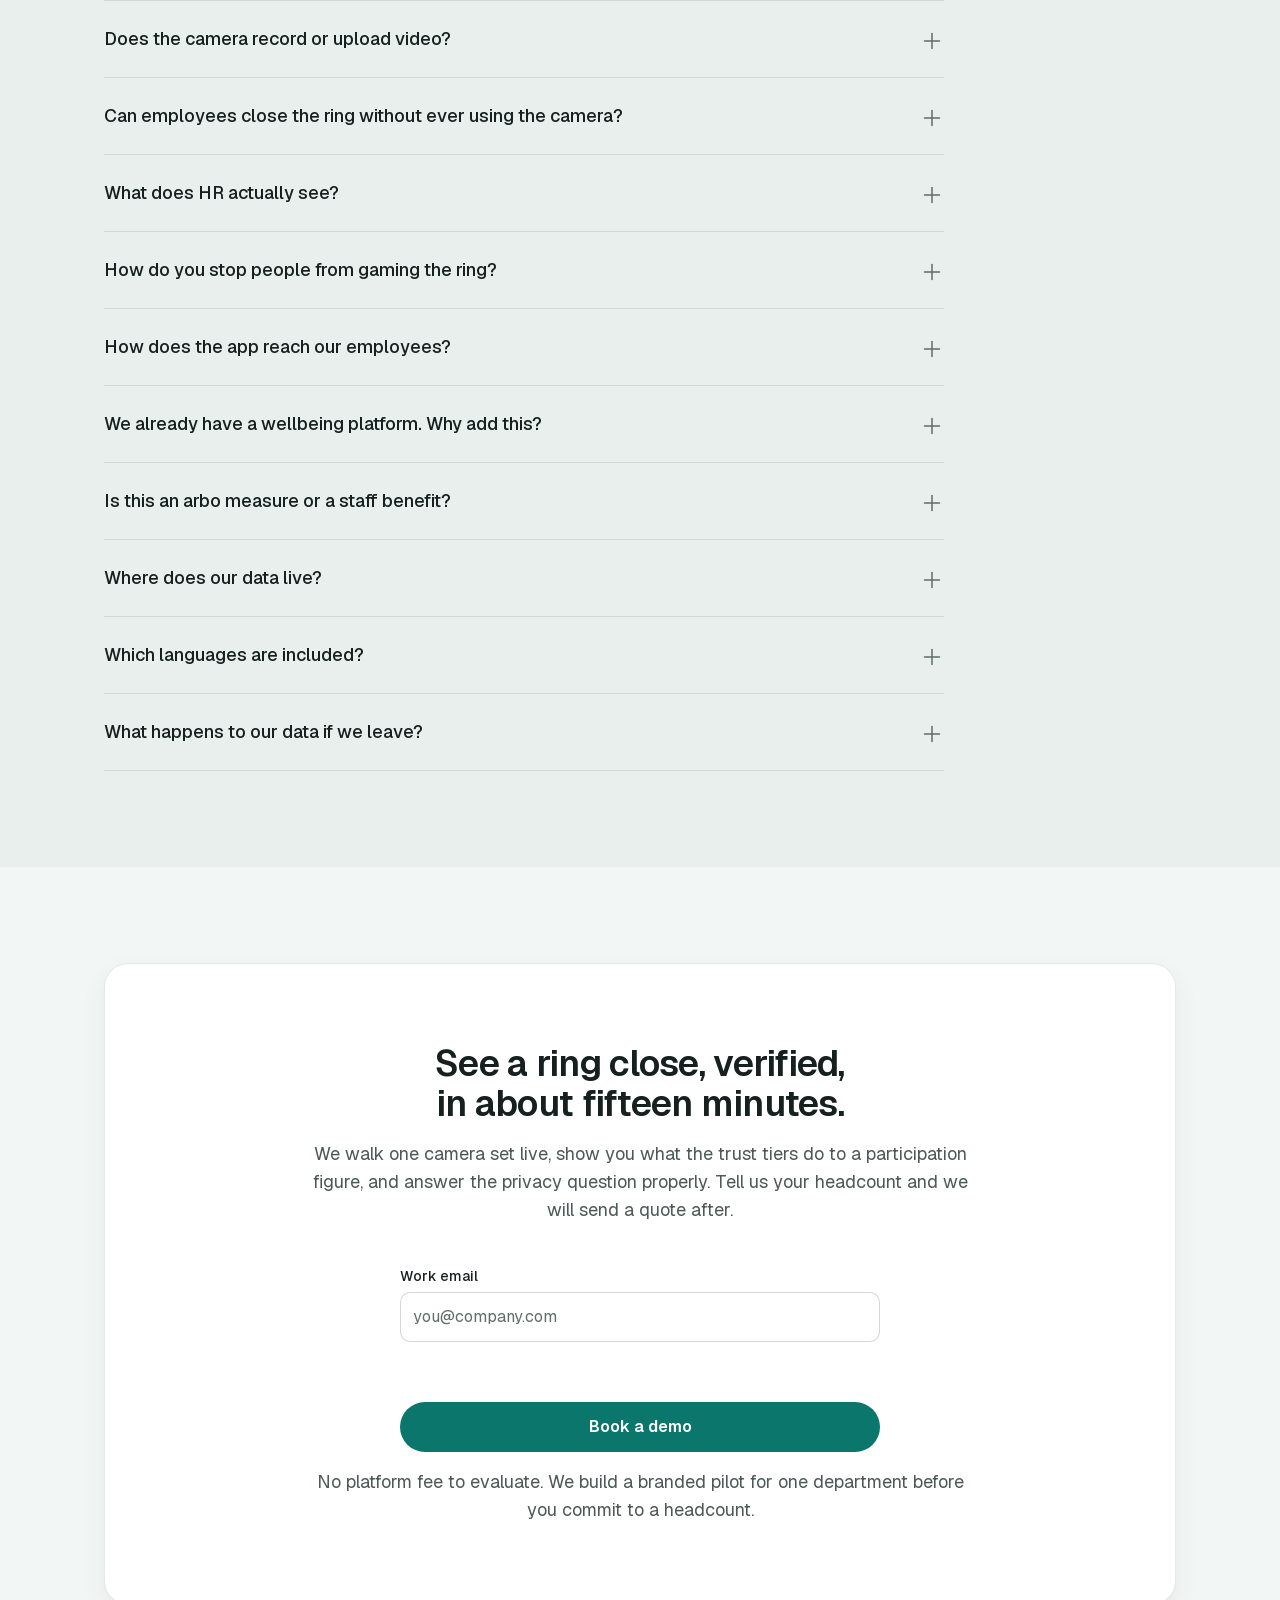
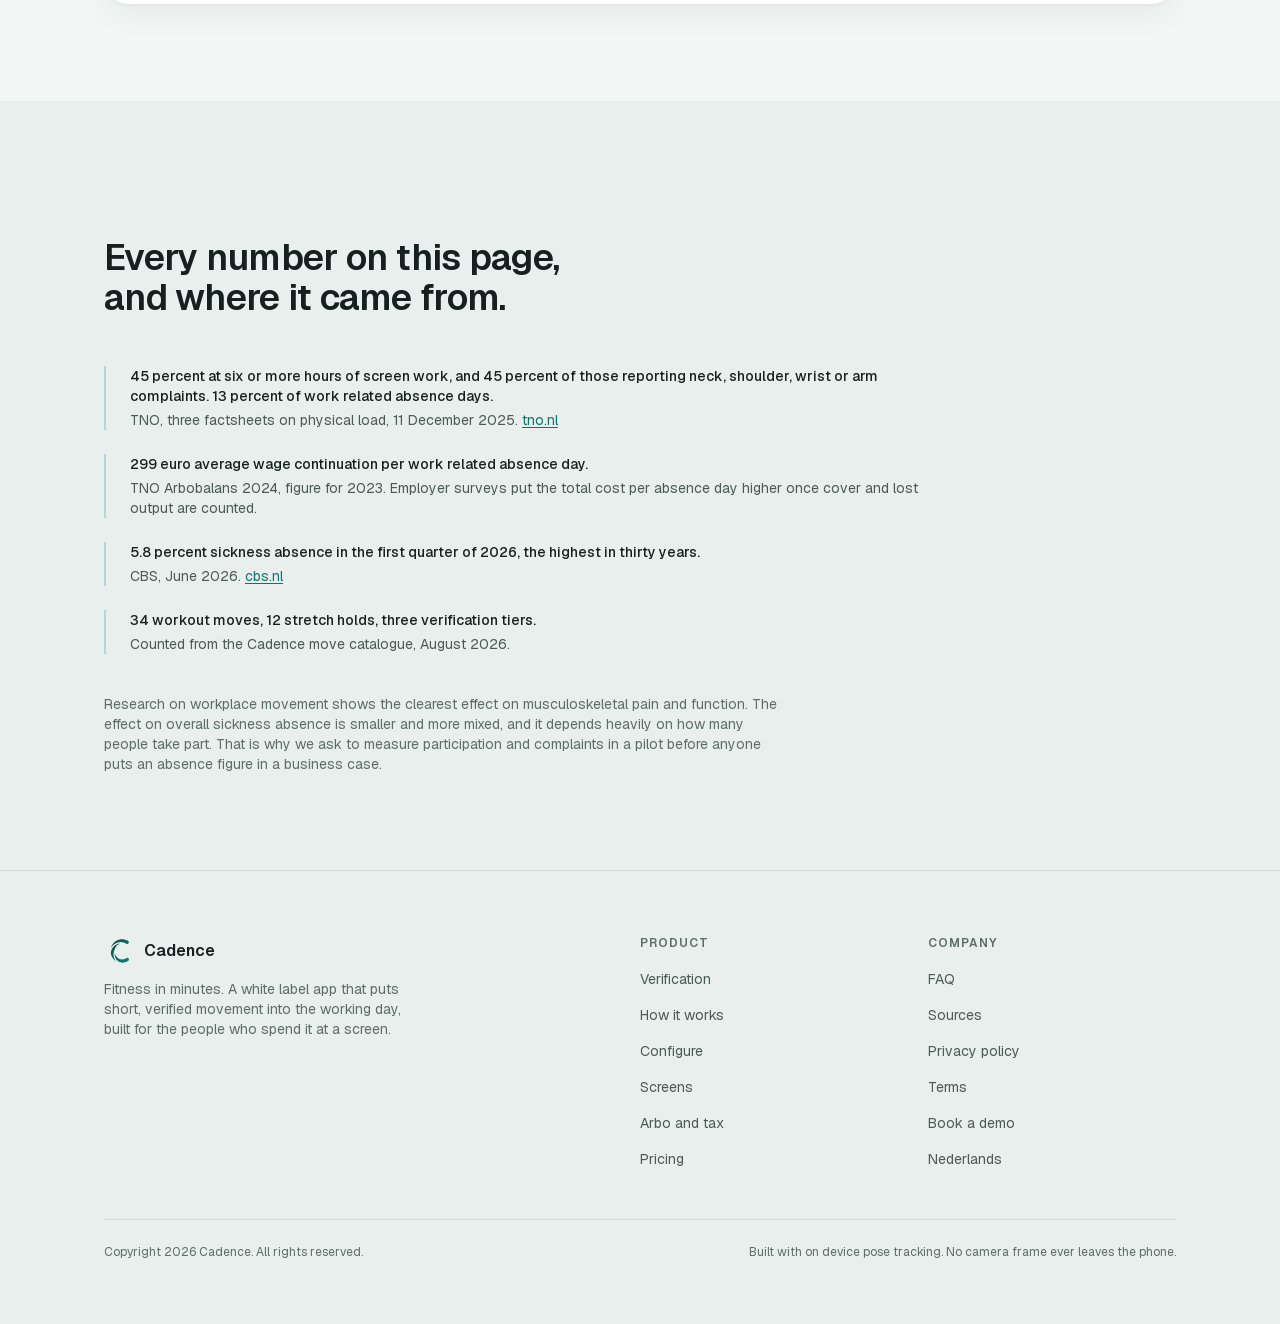
==== commit c2e8da97: "Screenshots per theme, with the rings actually filled Two problems with the first set. Light screens" ====
--- a/en/index.html
+++ b/en/index.html
@@ -695,27 +695,21 @@
 
           <div class="shots">
             <figure class="shot" data-anim>
-              <img
-                src="../assets/img/shots/today.webp"
-                alt="The Cadence home screen with the daily ring, above a sheet listing a camera workout worth 12 points marked verified, a stretch break worth 5 marked verified, a standing desk timer worth 8 marked assisted, and box breathing worth 4 marked assisted"
-                width="720"
-                height="1565"
-                loading="lazy"
-              />
+              <img class="shot__light" src="../assets/img/shots/en/light/today.webp"
+                alt="The Cadence home screen with three closed-in rings: move at 24 of 30 points, water at 6 of 8 glasses and steps at 6,248 of 8,000, above cards for water, calories, steps and sleep" width="720" height="1565" loading="lazy" />
+              <img class="shot__dark" src="../assets/img/shots/en/dark/today.webp"
+                alt="" width="720" height="1565" loading="lazy" />
               <figcaption>
-                <strong>One ring, and what fills it</strong>
-                Every task shows its points and its tier before anyone taps it.
+                <strong>One target, not four apps</strong>
+                Move, water and steps in a single daily ring, with the day's log underneath.
               </figcaption>
             </figure>
 
             <figure class="shot" data-anim>
-              <img
-                src="../assets/img/shots/library.webp"
-                alt="The move library showing pinned moves and a list of exercises, each labelled with difficulty, muscle groups and a detection label such as counted approx or counted beta"
-                width="720"
-                height="1565"
-                loading="lazy"
-              />
+              <img class="shot__light" src="../assets/img/shots/en/light/library.webp"
+                alt="The move library showing pinned moves and a list of exercises, each labelled with difficulty, muscle groups and a detection label such as counted approx or counted beta" width="720" height="1565" loading="lazy" />
+              <img class="shot__dark" src="../assets/img/shots/en/dark/library.webp"
+                alt="" width="720" height="1565" loading="lazy" />
               <figcaption>
                 <strong>The library states its own limits</strong>
                 Moves are labelled counted, approximate or beta. The app does not pretend.
@@ -723,13 +717,10 @@
             </figure>
 
             <figure class="shot" data-anim>
-              <img
-                src="../assets/img/shots/detail.webp"
-                alt="A move detail sheet for the push-up showing points per rep, three how-to steps, where to place the phone, a form tip, and a line reading that rep detection for this move is tuned and tested on device"
-                width="720"
-                height="1565"
-                loading="lazy"
-              />
+              <img class="shot__light" src="../assets/img/shots/en/light/detail.webp"
+                alt="A move detail sheet for the push-up showing points per rep, three how-to steps, where to place the phone, a form tip, and a line reading that rep detection for this move is tuned and tested on device" width="720" height="1565" loading="lazy" />
+              <img class="shot__dark" src="../assets/img/shots/en/dark/detail.webp"
+                alt="" width="720" height="1565" loading="lazy" />
               <figcaption>
                 <strong>Form first, then the count</strong>
                 How to do it, where the phone goes, and whether detection is proven.
--- a/assets/css/styles.css
+++ b/assets/css/styles.css
@@ -1386,6 +1386,34 @@
   background: var(--chip);
 }
 
+/* The app has its own light and dark themes, so the screenshots swap with the page.
+   Same mechanism as the brand mark: CSS, not <picture media>, because a media
+   attribute cannot see the theme toggle.
+
+   Qualified with `img` on purpose: `.shot img` above sets `display: block` and at
+   0,1,1 it outranks a bare `.shot__dark` at 0,1,0, so both images would render. */
+.shot img.shot__dark {
+  display: none;
+}
+
+@media (prefers-color-scheme: dark) {
+  :root:not([data-theme='light']) .shot img.shot__light {
+    display: none;
+  }
+
+  :root:not([data-theme='light']) .shot img.shot__dark {
+    display: block;
+  }
+}
+
+:root[data-theme='dark'] .shot img.shot__light {
+  display: none;
+}
+
+:root[data-theme='dark'] .shot img.shot__dark {
+  display: block;
+}
+
 .shot figcaption {
   padding: var(--s-200) var(--s-100) var(--s-50);
   font-size: 0.875rem;
